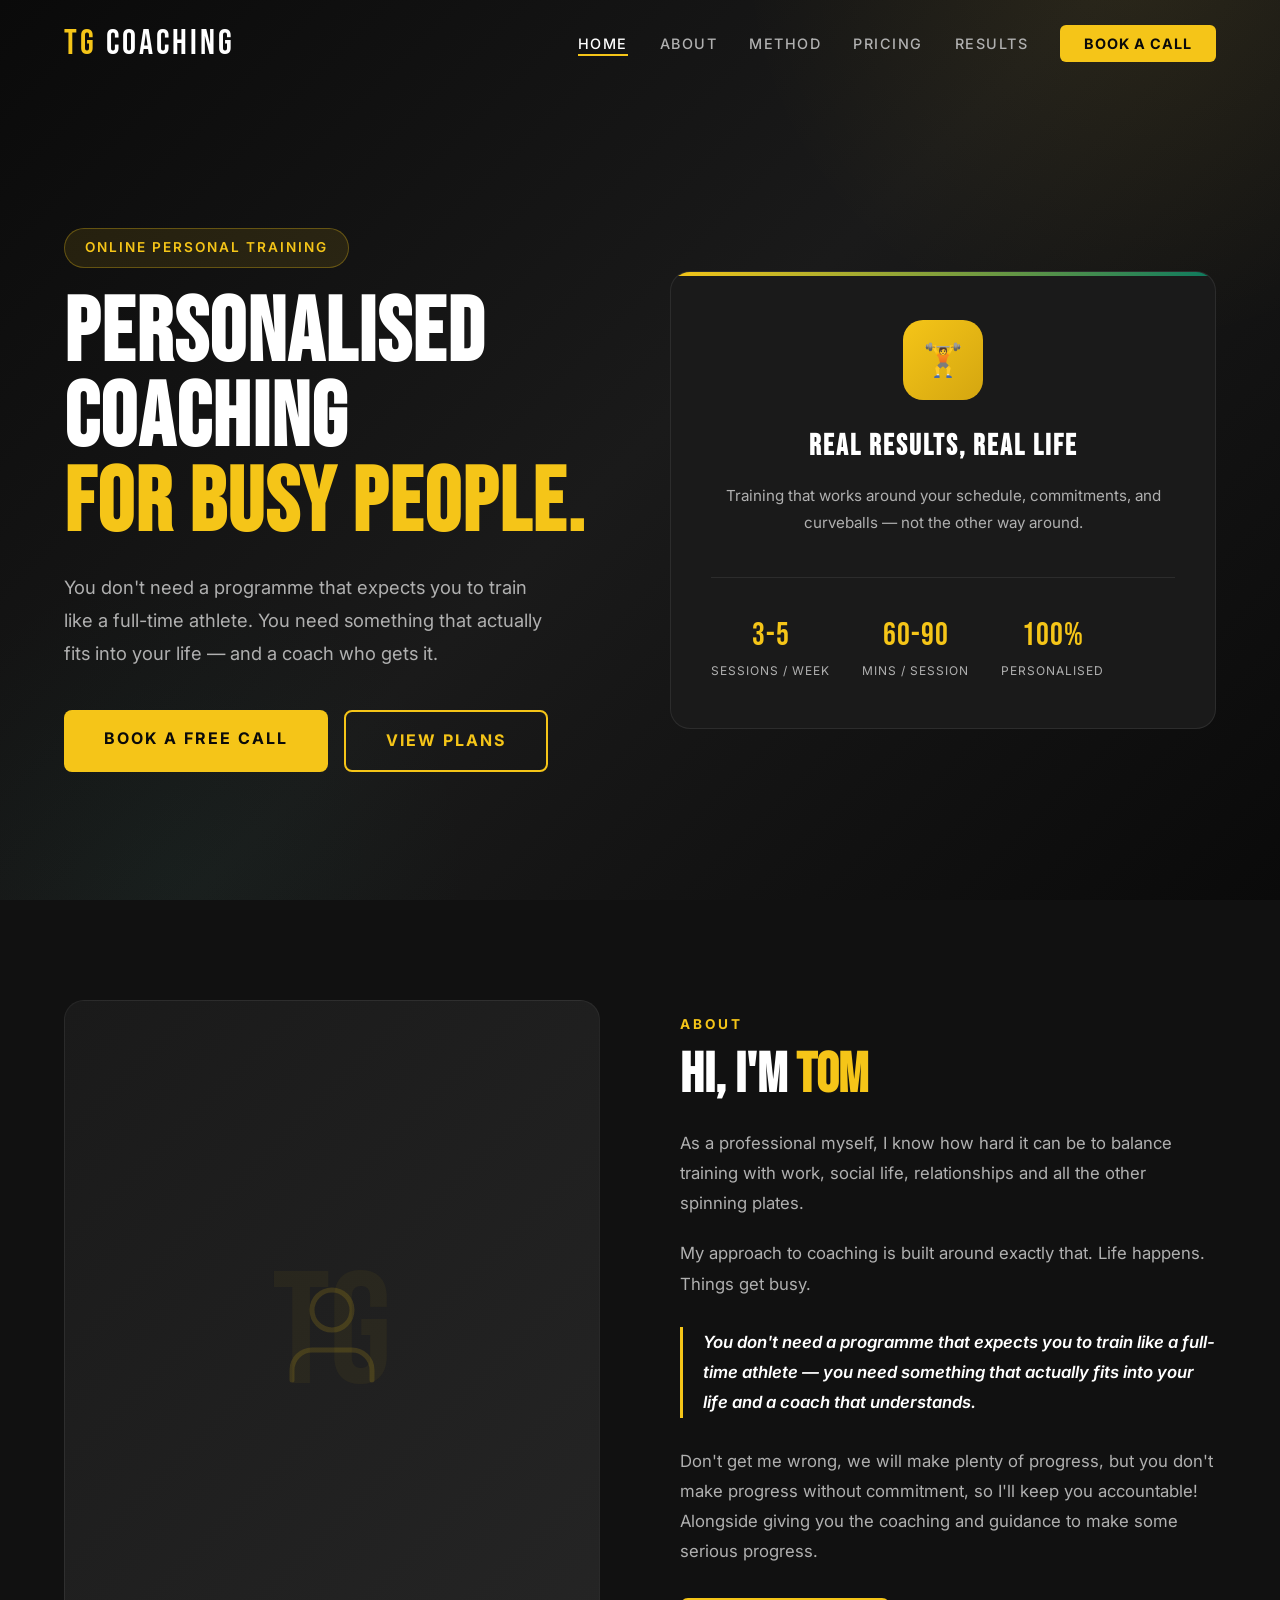
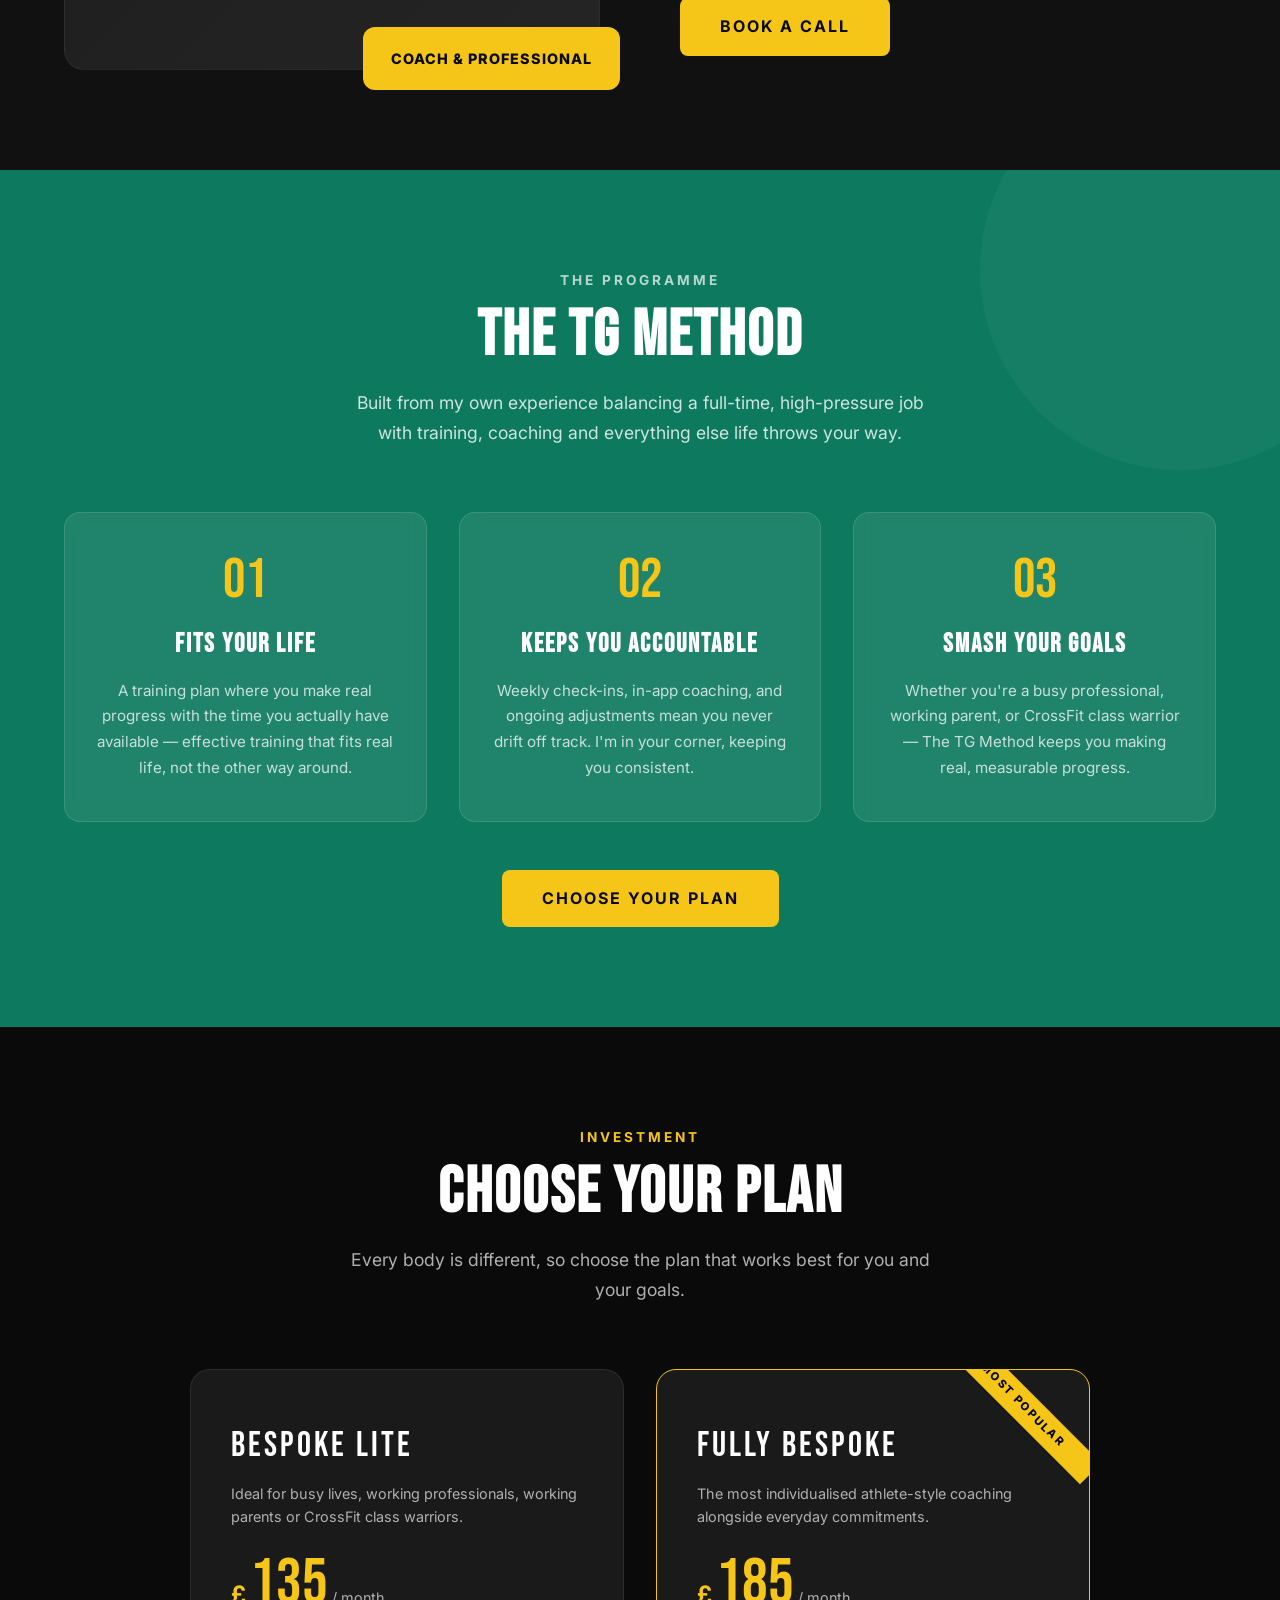
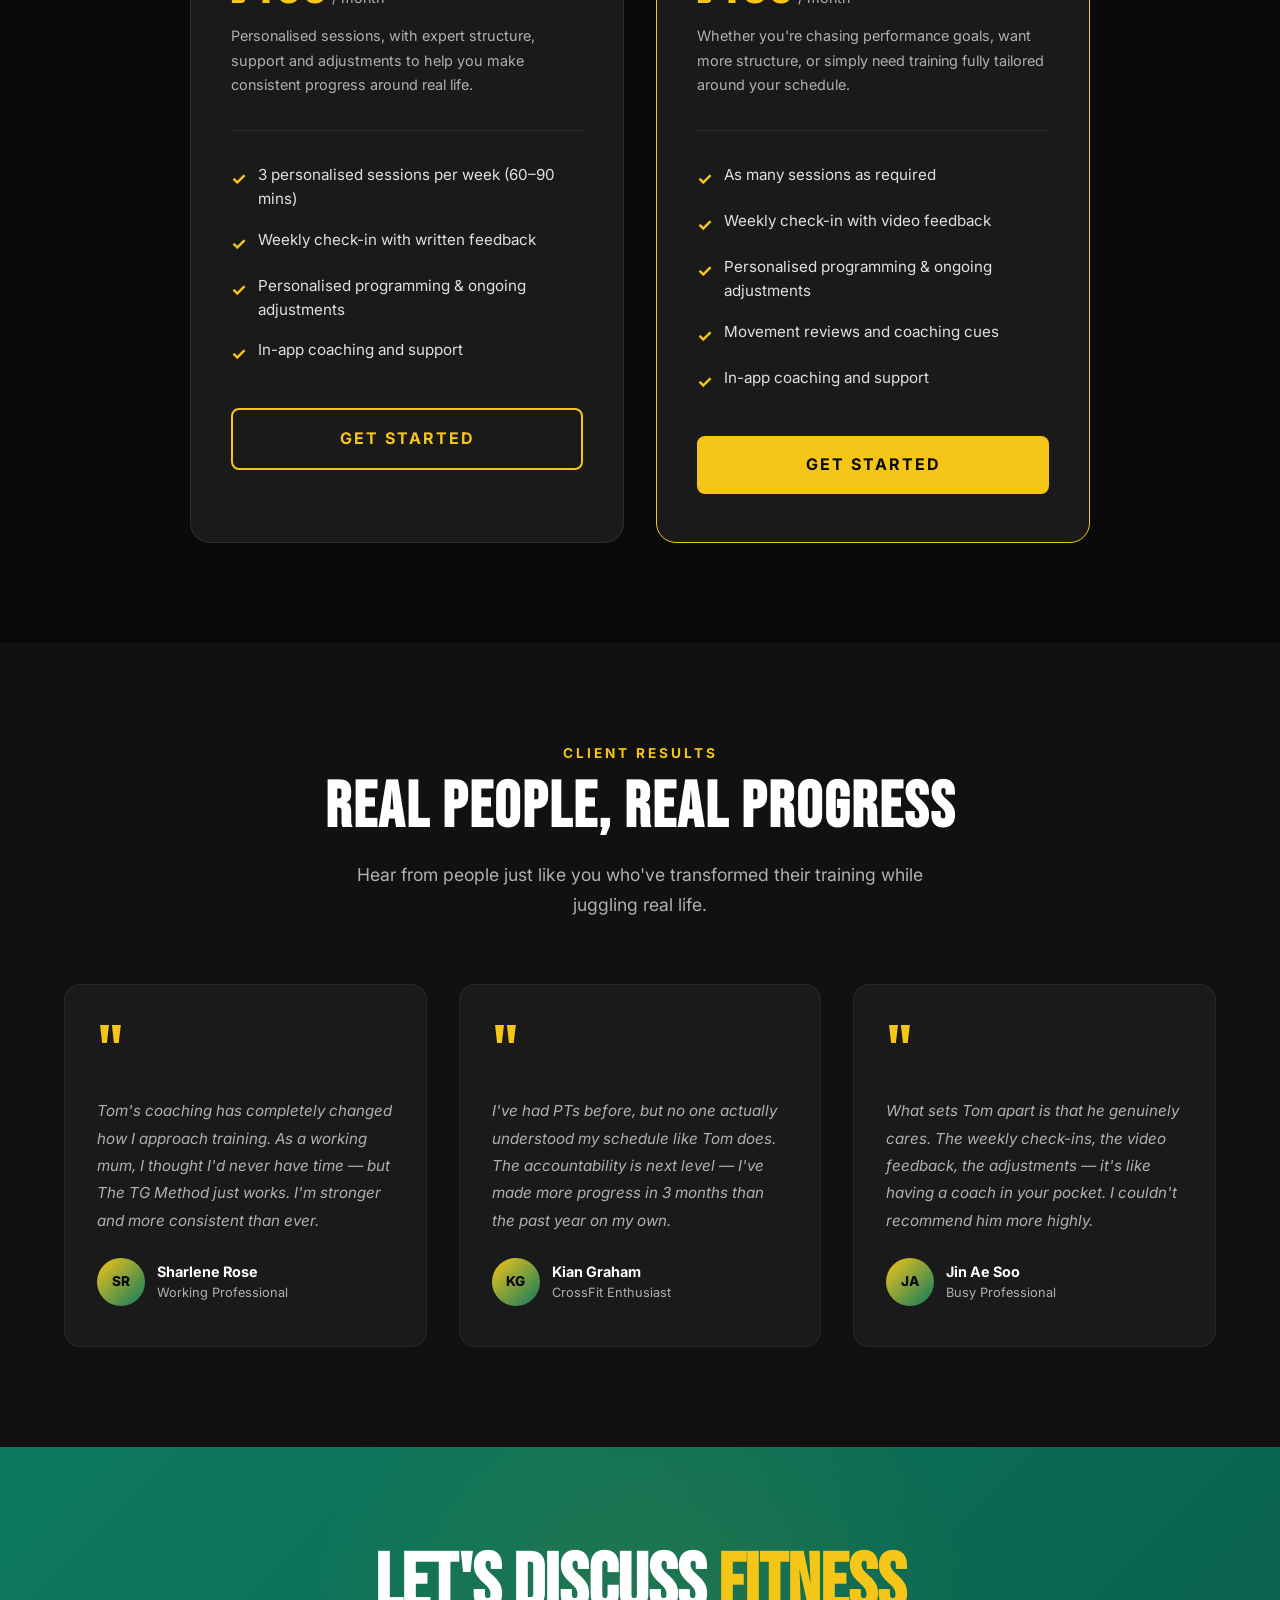
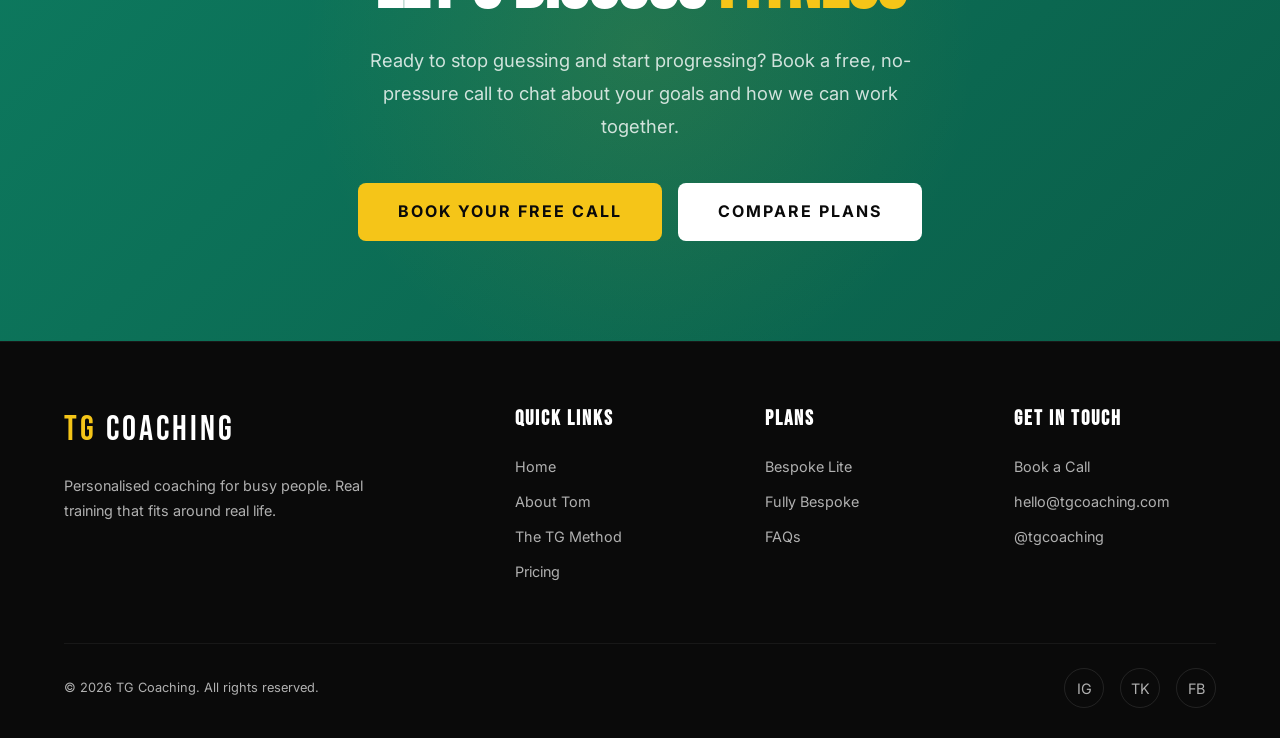
==== index.html @ 7793b57e "Add files via upload" ====
<!DOCTYPE html>
<html lang="en">
<head>
  <meta charset="UTF-8">
  <meta name="viewport" content="width=device-width, initial-scale=1.0">
  <title>TG Coaching | Personalised Coaching for Busy People</title>
  <meta name="description" content="Personalised coaching that fits around your real life. Training plans for busy professionals by Tom — The TG Method.">
  <link rel="stylesheet" href="css/style.css">
  <link rel="icon" href="data:image/svg+xml,<svg xmlns='http://www.w3.org/2000/svg' viewBox='0 0 100 100'><text y='.9em' font-size='90'>💪</text></svg>">
</head>
<body>

  <!-- NAVIGATION -->
  <nav class="nav" id="nav">
    <div class="container">
      <a href="index.html" class="nav-logo">TG <span>COACHING</span></a>
      <ul class="nav-links" id="navLinks">
        <li><a href="index.html" class="active">Home</a></li>
        <li><a href="#about">About</a></li>
        <li><a href="#method">Method</a></li>
        <li><a href="pricing.html">Pricing</a></li>
        <li><a href="#testimonials">Results</a></li>
        <li><a href="contact.html" class="nav-cta">Book a Call</a></li>
      </ul>
      <div class="hamburger" id="hamburger" onclick="toggleMenu()">
        <span></span><span></span><span></span>
      </div>
    </div>
  </nav>

  <!-- HERO -->
  <section class="hero">
    <div class="container">
      <div class="hero-content">
        <div class="hero-badge">Online Personal Training</div>
        <h1>
          PERSONALISED COACHING
          <span class="highlight">FOR BUSY PEOPLE.</span>
        </h1>
        <p>You don't need a programme that expects you to train like a full-time athlete. You need something that actually fits into your life — and a coach who gets it.</p>
        <div class="hero-buttons">
          <a href="contact.html" class="btn btn-gold">Book a Free Call</a>
          <a href="pricing.html" class="btn btn-outline">View Plans</a>
        </div>
      </div>
      <div class="hero-visual">
        <div class="hero-card">
          <div class="icon">🏋️</div>
          <h3>REAL RESULTS, REAL LIFE</h3>
          <p>Training that works around your schedule, commitments, and curveballs — not the other way around.</p>
          <div class="hero-stats">
            <div class="hero-stat">
              <div class="number">3-5</div>
              <div class="label">Sessions / Week</div>
            </div>
            <div class="hero-stat">
              <div class="number">60-90</div>
              <div class="label">Mins / Session</div>
            </div>
            <div class="hero-stat">
              <div class="number">100%</div>
              <div class="label">Personalised</div>
            </div>
          </div>
        </div>
      </div>
    </div>
  </section>

  <!-- ABOUT -->
  <section class="about" id="about">
    <div class="container">
      <div class="about-grid">
        <div class="about-image">
          <div class="image-placeholder">
            <svg width="120" height="120" viewBox="0 0 24 24" fill="none" stroke="rgba(245,197,24,0.15)" stroke-width="1" stroke-linecap="round" stroke-linejoin="round"><path d="M20 21v-2a4 4 0 0 0-4-4H8a4 4 0 0 0-4 4v2"/><circle cx="12" cy="7" r="4"/></svg>
          </div>
          <div class="accent-box">Coach & Professional</div>
        </div>
        <div class="about-content">
          <div class="section-label">About</div>
          <h2>HI, I'M <span>TOM</span></h2>
          <p>As a professional myself, I know how hard it can be to balance training with work, social life, relationships and all the other spinning plates.</p>
          <p>My approach to coaching is built around exactly that. Life happens. Things get busy.</p>
          <p class="emphasis">You don't need a programme that expects you to train like a full-time athlete — you need something that actually fits into your life and a coach that understands.</p>
          <p>Don't get me wrong, we will make plenty of progress, but you don't make progress without commitment, so I'll keep you accountable! Alongside giving you the coaching and guidance to make some serious progress.</p>
          <div style="margin-top: 32px;">
            <a href="contact.html" class="btn btn-gold">Book a Call</a>
          </div>
        </div>
      </div>
    </div>
  </section>

  <!-- THE TG METHOD -->
  <section class="method" id="method">
    <div class="container">
      <div class="section-header">
        <div class="section-label">The Programme</div>
        <h2 class="section-title">THE TG METHOD</h2>
        <p class="section-subtitle">Built from my own experience balancing a full-time, high-pressure job with training, coaching and everything else life throws your way.</p>
      </div>
      <div class="method-steps">
        <div class="method-step fade-in">
          <div class="step-number">01</div>
          <h3>FITS YOUR LIFE</h3>
          <p>A training plan where you make real progress with the time you actually have available — effective training that fits real life, not the other way around.</p>
        </div>
        <div class="method-step fade-in">
          <div class="step-number">02</div>
          <h3>KEEPS YOU ACCOUNTABLE</h3>
          <p>Weekly check-ins, in-app coaching, and ongoing adjustments mean you never drift off track. I'm in your corner, keeping you consistent.</p>
        </div>
        <div class="method-step fade-in">
          <div class="step-number">03</div>
          <h3>SMASH YOUR GOALS</h3>
          <p>Whether you're a busy professional, working parent, or CrossFit class warrior — The TG Method keeps you making real, measurable progress.</p>
        </div>
      </div>
      <div style="text-align: center; margin-top: 48px;">
        <a href="pricing.html" class="btn btn-gold">Choose Your Plan</a>
      </div>
    </div>
  </section>

  <!-- PRICING PREVIEW -->
  <section class="pricing" id="pricing">
    <div class="container">
      <div class="section-header">
        <div class="section-label">Investment</div>
        <h2 class="section-title">CHOOSE YOUR PLAN</h2>
        <p class="section-subtitle">Every body is different, so choose the plan that works best for you and your goals.</p>
      </div>
      <div class="pricing-grid">
        <!-- BESPOKE LITE -->
        <div class="price-card fade-in">
          <div class="plan-name">BESPOKE LITE</div>
          <div class="plan-tagline">Ideal for busy lives, working professionals, working parents or CrossFit class warriors.</div>
          <div class="price">
            <span class="currency">£</span>
            <span class="amount">135</span>
            <span class="period">/ month</span>
          </div>
          <div class="plan-description">Personalised sessions, with expert structure, support and adjustments to help you make consistent progress around real life.</div>
          <ul class="features">
            <li><span class="check">✓</span> 3 personalised sessions per week (60–90 mins)</li>
            <li><span class="check">✓</span> Weekly check-in with written feedback</li>
            <li><span class="check">✓</span> Personalised programming &amp; ongoing adjustments</li>
            <li><span class="check">✓</span> In-app coaching and support</li>
          </ul>
          <a href="contact.html" class="btn btn-outline">Get Started</a>
        </div>
        <!-- FULLY BESPOKE -->
        <div class="price-card featured fade-in">
          <div class="plan-name">FULLY BESPOKE</div>
          <div class="plan-tagline">The most individualised athlete-style coaching alongside everyday commitments.</div>
          <div class="price">
            <span class="currency">£</span>
            <span class="amount">185</span>
            <span class="period">/ month</span>
          </div>
          <div class="plan-description">Whether you're chasing performance goals, want more structure, or simply need training fully tailored around your schedule.</div>
          <ul class="features">
            <li><span class="check">✓</span> As many sessions as required</li>
            <li><span class="check">✓</span> Weekly check-in with video feedback</li>
            <li><span class="check">✓</span> Personalised programming &amp; ongoing adjustments</li>
            <li><span class="check">✓</span> Movement reviews and coaching cues</li>
            <li><span class="check">✓</span> In-app coaching and support</li>
          </ul>
          <a href="contact.html" class="btn btn-gold">Get Started</a>
        </div>
      </div>
    </div>
  </section>

  <!-- TESTIMONIALS -->
  <section class="testimonials" id="testimonials">
    <div class="container">
      <div class="section-header">
        <div class="section-label">Client Results</div>
        <h2 class="section-title">REAL PEOPLE, REAL PROGRESS</h2>
        <p class="section-subtitle">Hear from people just like you who've transformed their training while juggling real life.</p>
      </div>
      <div class="testimonials-grid">
        <div class="testimonial-card fade-in">
          <div class="quote-mark">"</div>
          <p>Tom's coaching has completely changed how I approach training. As a working mum, I thought I'd never have time — but The TG Method just works. I'm stronger and more consistent than ever.</p>
          <div class="testimonial-author">
            <div class="testimonial-avatar">SR</div>
            <div>
              <div class="name">Sharlene Rose</div>
              <div class="role">Working Professional</div>
            </div>
          </div>
        </div>
        <div class="testimonial-card fade-in">
          <div class="quote-mark">"</div>
          <p>I've had PTs before, but no one actually understood my schedule like Tom does. The accountability is next level — I've made more progress in 3 months than the past year on my own.</p>
          <div class="testimonial-author">
            <div class="testimonial-avatar">KG</div>
            <div>
              <div class="name">Kian Graham</div>
              <div class="role">CrossFit Enthusiast</div>
            </div>
          </div>
        </div>
        <div class="testimonial-card fade-in">
          <div class="quote-mark">"</div>
          <p>What sets Tom apart is that he genuinely cares. The weekly check-ins, the video feedback, the adjustments — it's like having a coach in your pocket. I couldn't recommend him more highly.</p>
          <div class="testimonial-author">
            <div class="testimonial-avatar">JA</div>
            <div>
              <div class="name">Jin Ae Soo</div>
              <div class="role">Busy Professional</div>
            </div>
          </div>
        </div>
      </div>
    </div>
  </section>

  <!-- CTA -->
  <section class="cta-section">
    <div class="container">
      <h2>LET'S DISCUSS <span>FITNESS</span></h2>
      <p>Ready to stop guessing and start progressing? Book a free, no-pressure call to chat about your goals and how we can work together.</p>
      <div class="cta-buttons">
        <a href="contact.html" class="btn btn-gold">Book Your Free Call</a>
        <a href="pricing.html" class="btn btn-white">Compare Plans</a>
      </div>
    </div>
  </section>

  <!-- FOOTER -->
  <footer class="footer">
    <div class="container">
      <div class="footer-grid">
        <div class="footer-brand">
          <a href="index.html" class="nav-logo">TG <span>COACHING</span></a>
          <p>Personalised coaching for busy people. Real training that fits around real life.</p>
        </div>
        <div class="footer-col">
          <h4>QUICK LINKS</h4>
          <a href="index.html">Home</a>
          <a href="#about">About Tom</a>
          <a href="#method">The TG Method</a>
          <a href="pricing.html">Pricing</a>
        </div>
        <div class="footer-col">
          <h4>PLANS</h4>
          <a href="pricing.html">Bespoke Lite</a>
          <a href="pricing.html">Fully Bespoke</a>
          <a href="pricing.html#faq">FAQs</a>
        </div>
        <div class="footer-col">
          <h4>GET IN TOUCH</h4>
          <a href="contact.html">Book a Call</a>
          <a href="mailto:hello@tgcoaching.com">hello@tgcoaching.com</a>
          <a href="#">@tgcoaching</a>
        </div>
      </div>
      <div class="footer-bottom">
        <p>&copy; 2026 TG Coaching. All rights reserved.</p>
        <div class="social-links">
          <a href="#" aria-label="Instagram">IG</a>
          <a href="#" aria-label="TikTok">TK</a>
          <a href="#" aria-label="Facebook">FB</a>
        </div>
      </div>
    </div>
  </footer>

  <script>
    // Navbar scroll effect
    window.addEventListener('scroll', () => {
      document.getElementById('nav').classList.toggle('scrolled', window.scrollY > 50);
    });

    // Mobile menu toggle
    function toggleMenu() {
      document.getElementById('navLinks').classList.toggle('active');
    }

    // Close mobile menu on link click
    document.querySelectorAll('.nav-links a').forEach(link => {
      link.addEventListener('click', () => {
        document.getElementById('navLinks').classList.remove('active');
      });
    });

    // Fade-in on scroll
    const observer = new IntersectionObserver((entries) => {
      entries.forEach(entry => {
        if (entry.isIntersecting) {
          entry.target.classList.add('visible');
        }
      });
    }, { threshold: 0.1 });

    document.querySelectorAll('.fade-in').forEach(el => observer.observe(el));
  </script>

</body>
</html>
---- css/style.css ----
/* ===== TG COACHING - GLOBAL STYLES ===== */
@import url('https://fonts.googleapis.com/css2?family=Inter:wght@400;500;600;700;800;900&family=Bebas+Neue&display=swap');

:root {
  --black: #0a0a0a;
  --dark: #111111;
  --dark-card: #1a1a1a;
  --gold: #F5C518;
  --gold-hover: #e6b800;
  --teal: #0d7a5f;
  --teal-dark: #0a5e49;
  --white: #ffffff;
  --gray: #b0b0b0;
  --light-gray: #e0e0e0;
  --font-heading: 'Bebas Neue', sans-serif;
  --font-body: 'Inter', sans-serif;
}

* { margin: 0; padding: 0; box-sizing: border-box; }

html {
  scroll-behavior: smooth;
  font-size: 16px;
}

body {
  font-family: var(--font-body);
  background: var(--black);
  color: var(--white);
  line-height: 1.6;
  overflow-x: hidden;
}

a { text-decoration: none; color: inherit; }
ul { list-style: none; }
img { max-width: 100%; display: block; }

.container {
  max-width: 1200px;
  margin: 0 auto;
  padding: 0 24px;
}

/* ===== NAVIGATION ===== */
.nav {
  position: fixed;
  top: 0;
  left: 0;
  right: 0;
  z-index: 1000;
  padding: 16px 0;
  transition: background 0.3s, backdrop-filter 0.3s;
}

.nav.scrolled {
  background: rgba(10,10,10,0.95);
  backdrop-filter: blur(12px);
  box-shadow: 0 2px 20px rgba(0,0,0,0.5);
}

.nav .container {
  display: flex;
  align-items: center;
  justify-content: space-between;
}

.nav-logo {
  font-family: var(--font-heading);
  font-size: 2.2rem;
  letter-spacing: 3px;
  color: var(--gold);
}

.nav-logo span {
  color: var(--white);
}

.nav-links {
  display: flex;
  gap: 32px;
  align-items: center;
}

.nav-links a {
  font-size: 0.9rem;
  font-weight: 500;
  text-transform: uppercase;
  letter-spacing: 1.5px;
  color: var(--gray);
  transition: color 0.3s;
  position: relative;
}

.nav-links a:hover,
.nav-links a.active {
  color: var(--white);
}

.nav-links a::after {
  content: '';
  position: absolute;
  bottom: -4px;
  left: 0;
  width: 0;
  height: 2px;
  background: var(--gold);
  transition: width 0.3s;
}

.nav-links a:hover::after,
.nav-links a.active::after {
  width: 100%;
}

.nav-cta {
  background: var(--gold) !important;
  color: var(--black) !important;
  padding: 10px 24px !important;
  border-radius: 6px;
  font-weight: 700 !important;
  letter-spacing: 1px !important;
  transition: background 0.3s, transform 0.3s !important;
}

.nav-cta:hover {
  background: var(--gold-hover) !important;
  transform: translateY(-2px);
}

.nav-cta::after { display: none !important; }

/* Mobile menu */
.hamburger {
  display: none;
  flex-direction: column;
  gap: 5px;
  cursor: pointer;
  z-index: 1001;
}

.hamburger span {
  width: 28px;
  height: 3px;
  background: var(--white);
  border-radius: 2px;
  transition: 0.3s;
}

/* ===== BUTTONS ===== */
.btn {
  display: inline-block;
  padding: 16px 40px;
  font-family: var(--font-body);
  font-size: 1rem;
  font-weight: 700;
  text-transform: uppercase;
  letter-spacing: 2px;
  border: none;
  border-radius: 8px;
  cursor: pointer;
  transition: all 0.3s;
  text-align: center;
}

.btn-gold {
  background: var(--gold);
  color: var(--black);
}

.btn-gold:hover {
  background: var(--gold-hover);
  transform: translateY(-3px);
  box-shadow: 0 8px 30px rgba(245,197,24,0.3);
}

.btn-outline {
  background: transparent;
  color: var(--gold);
  border: 2px solid var(--gold);
}

.btn-outline:hover {
  background: var(--gold);
  color: var(--black);
  transform: translateY(-3px);
}

.btn-teal {
  background: var(--teal);
  color: var(--white);
}

.btn-teal:hover {
  background: var(--teal-dark);
  transform: translateY(-3px);
  box-shadow: 0 8px 30px rgba(13,122,95,0.3);
}

.btn-white {
  background: var(--white);
  color: var(--black);
}

.btn-white:hover {
  background: var(--light-gray);
  transform: translateY(-3px);
}

/* ===== HERO SECTION ===== */
.hero {
  position: relative;
  min-height: 100vh;
  display: flex;
  align-items: center;
  overflow: hidden;
  background: linear-gradient(135deg, var(--black) 0%, #1a1a1a 50%, var(--black) 100%);
}

.hero::before {
  content: '';
  position: absolute;
  top: -50%;
  right: -20%;
  width: 800px;
  height: 800px;
  background: radial-gradient(circle, rgba(245,197,24,0.08) 0%, transparent 70%);
  border-radius: 50%;
}

.hero::after {
  content: '';
  position: absolute;
  bottom: -30%;
  left: -10%;
  width: 600px;
  height: 600px;
  background: radial-gradient(circle, rgba(13,122,95,0.06) 0%, transparent 70%);
  border-radius: 50%;
}

.hero .container {
  position: relative;
  z-index: 2;
  display: grid;
  grid-template-columns: 1fr 1fr;
  gap: 60px;
  align-items: center;
  padding-top: 100px;
}

.hero-content {
  animation: fadeInUp 1s ease;
}

.hero-badge {
  display: inline-block;
  padding: 8px 20px;
  background: rgba(245,197,24,0.1);
  border: 1px solid rgba(245,197,24,0.3);
  border-radius: 50px;
  font-size: 0.85rem;
  font-weight: 600;
  color: var(--gold);
  text-transform: uppercase;
  letter-spacing: 2px;
  margin-bottom: 24px;
}

.hero h1 {
  font-family: var(--font-heading);
  font-size: clamp(3.5rem, 7vw, 6rem);
  line-height: 0.95;
  letter-spacing: 2px;
  margin-bottom: 24px;
}

.hero h1 .highlight {
  color: var(--gold);
  display: block;
}

.hero p {
  font-size: 1.15rem;
  color: var(--gray);
  max-width: 480px;
  margin-bottom: 40px;
  line-height: 1.8;
}

.hero-buttons {
  display: flex;
  gap: 16px;
  flex-wrap: wrap;
}

.hero-visual {
  position: relative;
  display: flex;
  justify-content: center;
  align-items: center;
  animation: fadeInRight 1s ease 0.3s both;
}

.hero-card {
  background: var(--dark-card);
  border: 1px solid rgba(255,255,255,0.08);
  border-radius: 20px;
  padding: 48px 40px;
  text-align: center;
  position: relative;
  overflow: hidden;
}

.hero-card::before {
  content: '';
  position: absolute;
  top: 0;
  left: 0;
  right: 0;
  height: 4px;
  background: linear-gradient(90deg, var(--gold), var(--teal));
}

.hero-card .icon {
  width: 80px;
  height: 80px;
  background: linear-gradient(135deg, var(--gold), #d4a610);
  border-radius: 20px;
  display: flex;
  align-items: center;
  justify-content: center;
  margin: 0 auto 24px;
  font-size: 2rem;
}

.hero-card h3 {
  font-family: var(--font-heading);
  font-size: 1.8rem;
  letter-spacing: 2px;
  margin-bottom: 12px;
}

.hero-card p {
  color: var(--gray);
  font-size: 0.95rem;
}

.hero-stats {
  display: flex;
  gap: 32px;
  margin-top: 32px;
  padding-top: 32px;
  border-top: 1px solid rgba(255,255,255,0.08);
}

.hero-stat {
  text-align: center;
}

.hero-stat .number {
  font-family: var(--font-heading);
  font-size: 2rem;
  color: var(--gold);
  letter-spacing: 1px;
}

.hero-stat .label {
  font-size: 0.75rem;
  color: var(--gray);
  text-transform: uppercase;
  letter-spacing: 1px;
}

/* ===== SECTION STYLES ===== */
section {
  padding: 100px 0;
}

.section-label {
  font-size: 0.85rem;
  font-weight: 700;
  text-transform: uppercase;
  letter-spacing: 3px;
  color: var(--gold);
  margin-bottom: 12px;
}

.section-title {
  font-family: var(--font-heading);
  font-size: clamp(2.5rem, 5vw, 4rem);
  letter-spacing: 2px;
  margin-bottom: 20px;
  line-height: 1;
}

.section-subtitle {
  font-size: 1.1rem;
  color: var(--gray);
  max-width: 600px;
  line-height: 1.7;
}

.section-header {
  text-align: center;
  margin-bottom: 64px;
}

.section-header .section-subtitle {
  margin: 0 auto;
}

/* ===== ABOUT SECTION ===== */
.about {
  background: var(--dark);
}

.about-grid {
  display: grid;
  grid-template-columns: 1fr 1fr;
  gap: 80px;
  align-items: center;
}

.about-image {
  position: relative;
}

.about-image .image-placeholder {
  width: 100%;
  aspect-ratio: 4/5;
  background: linear-gradient(135deg, var(--dark-card), #252525);
  border-radius: 20px;
  display: flex;
  align-items: center;
  justify-content: center;
  font-size: 8rem;
  border: 1px solid rgba(255,255,255,0.05);
  overflow: hidden;
  position: relative;
}

.about-image .image-placeholder::after {
  content: 'TG';
  font-family: var(--font-heading);
  font-size: 10rem;
  color: rgba(245,197,24,0.05);
  position: absolute;
}

.about-image .accent-box {
  position: absolute;
  bottom: -20px;
  right: -20px;
  background: var(--gold);
  color: var(--black);
  padding: 20px 28px;
  border-radius: 12px;
  font-weight: 800;
  font-size: 0.9rem;
  text-transform: uppercase;
  letter-spacing: 1px;
}

.about-content h2 {
  font-family: var(--font-heading);
  font-size: 3.5rem;
  line-height: 1;
  margin-bottom: 24px;
}

.about-content h2 span {
  color: var(--gold);
}

.about-content p {
  color: var(--gray);
  font-size: 1.05rem;
  line-height: 1.8;
  margin-bottom: 20px;
}

.about-content .emphasis {
  color: var(--white);
  font-weight: 600;
  font-style: italic;
  border-left: 3px solid var(--gold);
  padding-left: 20px;
  margin: 28px 0;
}

/* ===== METHOD SECTION ===== */
.method {
  background: var(--teal);
  position: relative;
  overflow: hidden;
}

.method::before {
  content: '';
  position: absolute;
  top: -100px;
  right: -100px;
  width: 400px;
  height: 400px;
  background: rgba(255,255,255,0.03);
  border-radius: 50%;
}

.method .section-label {
  color: rgba(255,255,255,0.7);
}

.method .section-title {
  color: var(--white);
}

.method .section-subtitle {
  color: rgba(255,255,255,0.8);
}

.method-steps {
  display: grid;
  grid-template-columns: repeat(3, 1fr);
  gap: 32px;
  margin-top: 48px;
}

.method-step {
  background: rgba(255,255,255,0.08);
  backdrop-filter: blur(10px);
  border: 1px solid rgba(255,255,255,0.12);
  border-radius: 16px;
  padding: 40px 32px;
  text-align: center;
  transition: transform 0.3s, background 0.3s;
}

.method-step:hover {
  transform: translateY(-8px);
  background: rgba(255,255,255,0.12);
}

.method-step .step-number {
  font-family: var(--font-heading);
  font-size: 3.5rem;
  color: var(--gold);
  line-height: 1;
  margin-bottom: 16px;
}

.method-step h3 {
  font-family: var(--font-heading);
  font-size: 1.6rem;
  letter-spacing: 2px;
  margin-bottom: 12px;
}

.method-step p {
  color: rgba(255,255,255,0.75);
  font-size: 0.95rem;
  line-height: 1.7;
}

/* ===== PRICING SECTION ===== */
.pricing {
  background: var(--black);
}

.pricing-grid {
  display: grid;
  grid-template-columns: repeat(2, 1fr);
  gap: 32px;
  max-width: 900px;
  margin: 0 auto;
}

.price-card {
  background: var(--dark-card);
  border: 1px solid rgba(255,255,255,0.08);
  border-radius: 20px;
  padding: 48px 40px;
  position: relative;
  overflow: hidden;
  transition: transform 0.3s, border-color 0.3s;
}

.price-card:hover {
  transform: translateY(-8px);
  border-color: rgba(245,197,24,0.3);
}

.price-card.featured {
  border-color: var(--gold);
}

.price-card.featured::before {
  content: 'MOST POPULAR';
  position: absolute;
  top: 20px;
  right: -30px;
  background: var(--gold);
  color: var(--black);
  padding: 6px 40px;
  font-size: 0.7rem;
  font-weight: 800;
  letter-spacing: 2px;
  transform: rotate(45deg);
}

.price-card .plan-name {
  font-family: var(--font-heading);
  font-size: 2.2rem;
  letter-spacing: 3px;
  margin-bottom: 8px;
}

.price-card .plan-tagline {
  color: var(--gray);
  font-size: 0.9rem;
  margin-bottom: 24px;
  line-height: 1.6;
}

.price-card .price {
  display: flex;
  align-items: baseline;
  gap: 4px;
  margin-bottom: 8px;
}

.price-card .price .currency {
  font-size: 1.5rem;
  color: var(--gold);
  font-weight: 700;
}

.price-card .price .amount {
  font-family: var(--font-heading);
  font-size: 4rem;
  color: var(--gold);
  line-height: 1;
}

.price-card .price .period {
  font-size: 0.9rem;
  color: var(--gray);
}

.price-card .plan-description {
  color: var(--gray);
  font-size: 0.9rem;
  margin-bottom: 32px;
  padding-bottom: 32px;
  border-bottom: 1px solid rgba(255,255,255,0.08);
  line-height: 1.7;
}

.price-card .features {
  margin-bottom: 40px;
}

.price-card .features li {
  display: flex;
  align-items: flex-start;
  gap: 12px;
  margin-bottom: 16px;
  font-size: 0.95rem;
  color: var(--light-gray);
}

.price-card .features li .check {
  color: var(--gold);
  font-weight: 700;
  font-size: 1.1rem;
  flex-shrink: 0;
  margin-top: 2px;
}

.price-card .btn {
  width: 100%;
}

/* ===== TESTIMONIALS ===== */
.testimonials {
  background: var(--dark);
}

.testimonials-grid {
  display: grid;
  grid-template-columns: repeat(3, 1fr);
  gap: 32px;
}

.testimonial-card {
  background: var(--dark-card);
  border: 1px solid rgba(255,255,255,0.06);
  border-radius: 16px;
  padding: 40px 32px;
  position: relative;
  transition: transform 0.3s;
}

.testimonial-card:hover {
  transform: translateY(-4px);
}

.testimonial-card .quote-mark {
  font-family: var(--font-heading);
  font-size: 5rem;
  color: var(--gold);
  line-height: 0.8;
  margin-bottom: 8px;
}

.testimonial-card p {
  color: var(--gray);
  font-size: 0.95rem;
  line-height: 1.8;
  font-style: italic;
  margin-bottom: 24px;
}

.testimonial-author {
  display: flex;
  align-items: center;
  gap: 12px;
}

.testimonial-avatar {
  width: 48px;
  height: 48px;
  border-radius: 50%;
  background: linear-gradient(135deg, var(--gold), var(--teal));
  display: flex;
  align-items: center;
  justify-content: center;
  font-weight: 800;
  font-size: 0.85rem;
  color: var(--black);
}

.testimonial-author .name {
  font-weight: 700;
  font-size: 0.9rem;
}

.testimonial-author .role {
  color: var(--gray);
  font-size: 0.8rem;
}

/* ===== CTA SECTION ===== */
.cta-section {
  background: linear-gradient(135deg, var(--teal) 0%, var(--teal-dark) 100%);
  text-align: center;
  position: relative;
  overflow: hidden;
}

.cta-section::before {
  content: '';
  position: absolute;
  top: -200px;
  left: 50%;
  transform: translateX(-50%);
  width: 800px;
  height: 800px;
  background: radial-gradient(circle, rgba(245,197,24,0.1) 0%, transparent 60%);
  border-radius: 50%;
}

.cta-section .container {
  position: relative;
  z-index: 2;
}

.cta-section h2 {
  font-family: var(--font-heading);
  font-size: clamp(3rem, 6vw, 5rem);
  margin-bottom: 20px;
  line-height: 1;
}

.cta-section h2 span {
  color: var(--gold);
}

.cta-section p {
  font-size: 1.15rem;
  color: rgba(255,255,255,0.8);
  max-width: 550px;
  margin: 0 auto 40px;
  line-height: 1.8;
}

.cta-buttons {
  display: flex;
  gap: 16px;
  justify-content: center;
  flex-wrap: wrap;
}

/* ===== FOOTER ===== */
.footer {
  background: var(--black);
  border-top: 1px solid rgba(255,255,255,0.06);
  padding: 60px 0 30px;
}

.footer-grid {
  display: grid;
  grid-template-columns: 2fr 1fr 1fr 1fr;
  gap: 48px;
  margin-bottom: 48px;
}

.footer-brand .nav-logo {
  margin-bottom: 16px;
  display: inline-block;
}

.footer-brand p {
  color: var(--gray);
  font-size: 0.9rem;
  line-height: 1.7;
  max-width: 300px;
}

.footer-col h4 {
  font-family: var(--font-heading);
  font-size: 1.3rem;
  letter-spacing: 2px;
  margin-bottom: 20px;
  color: var(--white);
}

.footer-col a {
  display: block;
  color: var(--gray);
  font-size: 0.9rem;
  margin-bottom: 12px;
  transition: color 0.3s;
}

.footer-col a:hover {
  color: var(--gold);
}

.footer-bottom {
  border-top: 1px solid rgba(255,255,255,0.06);
  padding-top: 24px;
  display: flex;
  justify-content: space-between;
  align-items: center;
  color: var(--gray);
  font-size: 0.8rem;
}

.social-links {
  display: flex;
  gap: 16px;
}

.social-links a {
  width: 40px;
  height: 40px;
  border: 1px solid rgba(255,255,255,0.1);
  border-radius: 50%;
  display: flex;
  align-items: center;
  justify-content: center;
  color: var(--gray);
  transition: all 0.3s;
  font-size: 0.9rem;
}

.social-links a:hover {
  background: var(--gold);
  border-color: var(--gold);
  color: var(--black);
}

/* ===== GETTING STARTED (for pricing page) ===== */
.steps-section {
  background: var(--dark);
}

.steps-timeline {
  display: flex;
  gap: 0;
  position: relative;
  max-width: 900px;
  margin: 0 auto;
}

.steps-timeline::before {
  content: '';
  position: absolute;
  top: 40px;
  left: 60px;
  right: 60px;
  height: 3px;
  background: rgba(255,255,255,0.08);
}

.step-item {
  flex: 1;
  text-align: center;
  position: relative;
  padding: 0 16px;
}

.step-item .step-circle {
  width: 80px;
  height: 80px;
  border-radius: 50%;
  background: var(--gold);
  color: var(--black);
  font-family: var(--font-heading);
  font-size: 2rem;
  display: flex;
  align-items: center;
  justify-content: center;
  margin: 0 auto 20px;
  position: relative;
  z-index: 2;
}

.step-item h3 {
  font-family: var(--font-heading);
  font-size: 1.5rem;
  letter-spacing: 2px;
  margin-bottom: 8px;
}

.step-item p {
  color: var(--gray);
  font-size: 0.9rem;
  line-height: 1.6;
}

/* ===== FAQ (for pricing page) ===== */
.faq {
  background: var(--black);
}

.faq-list {
  max-width: 750px;
  margin: 0 auto;
}

.faq-item {
  border-bottom: 1px solid rgba(255,255,255,0.08);
}

.faq-question {
  display: flex;
  justify-content: space-between;
  align-items: center;
  padding: 24px 0;
  cursor: pointer;
  font-size: 1.05rem;
  font-weight: 600;
  transition: color 0.3s;
}

.faq-question:hover {
  color: var(--gold);
}

.faq-question .icon {
  font-size: 1.5rem;
  color: var(--gold);
  transition: transform 0.3s;
  font-weight: 300;
}

.faq-item.active .faq-question .icon {
  transform: rotate(45deg);
}

.faq-answer {
  max-height: 0;
  overflow: hidden;
  transition: max-height 0.4s ease, padding 0.4s ease;
}

.faq-item.active .faq-answer {
  max-height: 300px;
  padding-bottom: 24px;
}

.faq-answer p {
  color: var(--gray);
  font-size: 0.95rem;
  line-height: 1.7;
}

/* ===== CONTACT PAGE ===== */
.contact-hero {
  min-height: 60vh;
  display: flex;
  align-items: center;
  background: linear-gradient(135deg, var(--black), var(--dark));
  padding-top: 100px;
}

.contact-grid {
  display: grid;
  grid-template-columns: 1fr 1fr;
  gap: 64px;
  align-items: start;
}

.contact-form-card {
  background: var(--dark-card);
  border: 1px solid rgba(255,255,255,0.08);
  border-radius: 20px;
  padding: 48px 40px;
}

.form-group {
  margin-bottom: 24px;
}

.form-group label {
  display: block;
  font-size: 0.85rem;
  font-weight: 600;
  text-transform: uppercase;
  letter-spacing: 1px;
  color: var(--gray);
  margin-bottom: 8px;
}

.form-group input,
.form-group select,
.form-group textarea {
  width: 100%;
  padding: 14px 18px;
  background: rgba(255,255,255,0.05);
  border: 1px solid rgba(255,255,255,0.12);
  border-radius: 10px;
  color: var(--white);
  font-family: var(--font-body);
  font-size: 1rem;
  transition: border-color 0.3s;
}

.form-group input:focus,
.form-group select:focus,
.form-group textarea:focus {
  outline: none;
  border-color: var(--gold);
}

.form-group textarea {
  resize: vertical;
  min-height: 120px;
}

.form-group select option {
  background: var(--dark);
}

.contact-info {
  padding-top: 20px;
}

.contact-info h2 {
  font-family: var(--font-heading);
  font-size: 3rem;
  margin-bottom: 20px;
  line-height: 1;
}

.contact-info h2 span {
  color: var(--gold);
}

.contact-info > p {
  color: var(--gray);
  font-size: 1.05rem;
  line-height: 1.8;
  margin-bottom: 40px;
}

.contact-details {
  display: flex;
  flex-direction: column;
  gap: 20px;
  margin-bottom: 40px;
}

.contact-detail {
  display: flex;
  align-items: center;
  gap: 16px;
}

.contact-detail .detail-icon {
  width: 48px;
  height: 48px;
  background: rgba(245,197,24,0.1);
  border-radius: 12px;
  display: flex;
  align-items: center;
  justify-content: center;
  color: var(--gold);
  font-size: 1.2rem;
  flex-shrink: 0;
}

.contact-detail .detail-text .label {
  font-size: 0.8rem;
  color: var(--gray);
  text-transform: uppercase;
  letter-spacing: 1px;
}

.contact-detail .detail-text .value {
  font-weight: 600;
  font-size: 1rem;
}

/* ===== COMPARE TABLE (pricing page) ===== */
.compare-table {
  width: 100%;
  max-width: 800px;
  margin: 0 auto;
  border-collapse: separate;
  border-spacing: 0;
  background: var(--dark-card);
  border-radius: 16px;
  overflow: hidden;
  border: 1px solid rgba(255,255,255,0.08);
}

.compare-table thead th {
  background: var(--teal);
  padding: 20px 24px;
  font-family: var(--font-heading);
  font-size: 1.3rem;
  letter-spacing: 2px;
  text-align: center;
}

.compare-table thead th:first-child {
  text-align: left;
}

.compare-table tbody td {
  padding: 16px 24px;
  border-bottom: 1px solid rgba(255,255,255,0.06);
  font-size: 0.95rem;
  color: var(--gray);
  text-align: center;
}

.compare-table tbody td:first-child {
  text-align: left;
  color: var(--white);
  font-weight: 500;
}

.compare-table tbody tr:last-child td {
  border-bottom: none;
}

.compare-table .check-yes {
  color: var(--gold);
  font-size: 1.2rem;
}

.compare-table .check-no {
  color: rgba(255,255,255,0.2);
}

/* ===== PRICING PAGE HERO ===== */
.pricing-hero {
  min-height: 50vh;
  display: flex;
  align-items: center;
  text-align: center;
  background: linear-gradient(135deg, var(--black), var(--dark));
  padding-top: 100px;
}

/* ===== ANIMATIONS ===== */
@keyframes fadeInUp {
  from { opacity: 0; transform: translateY(30px); }
  to { opacity: 1; transform: translateY(0); }
}

@keyframes fadeInRight {
  from { opacity: 0; transform: translateX(30px); }
  to { opacity: 1; transform: translateX(0); }
}

.fade-in {
  opacity: 0;
  transform: translateY(20px);
  transition: opacity 0.6s ease, transform 0.6s ease;
}

.fade-in.visible {
  opacity: 1;
  transform: translateY(0);
}

/* ===== RESPONSIVE ===== */
@media (max-width: 1024px) {
  .hero .container {
    grid-template-columns: 1fr;
    text-align: center;
  }
  .hero p { margin: 0 auto 40px; }
  .hero-buttons { justify-content: center; }
  .hero-visual { display: none; }
  .about-grid { grid-template-columns: 1fr; gap: 48px; }
  .about-image { max-width: 400px; margin: 0 auto; }
  .pricing-grid { grid-template-columns: 1fr; max-width: 480px; }
  .footer-grid { grid-template-columns: 1fr 1fr; }
  .contact-grid { grid-template-columns: 1fr; }
}

@media (max-width: 768px) {
  section { padding: 72px 0; }
  .nav-links { display: none; }
  .hamburger { display: flex; }
  .nav-links.active {
    display: flex;
    flex-direction: column;
    position: fixed;
    top: 0;
    left: 0;
    right: 0;
    bottom: 0;
    background: var(--black);
    justify-content: center;
    align-items: center;
    gap: 24px;
    z-index: 999;
  }
  .nav-links.active a { font-size: 1.3rem; }
  .method-steps { grid-template-columns: 1fr; }
  .testimonials-grid { grid-template-columns: 1fr; }
  .footer-grid { grid-template-columns: 1fr; }
  .steps-timeline { flex-direction: column; gap: 32px; }
  .steps-timeline::before { display: none; }
  .hero h1 { font-size: 3rem; }
  .contact-form-card { padding: 32px 24px; }
}
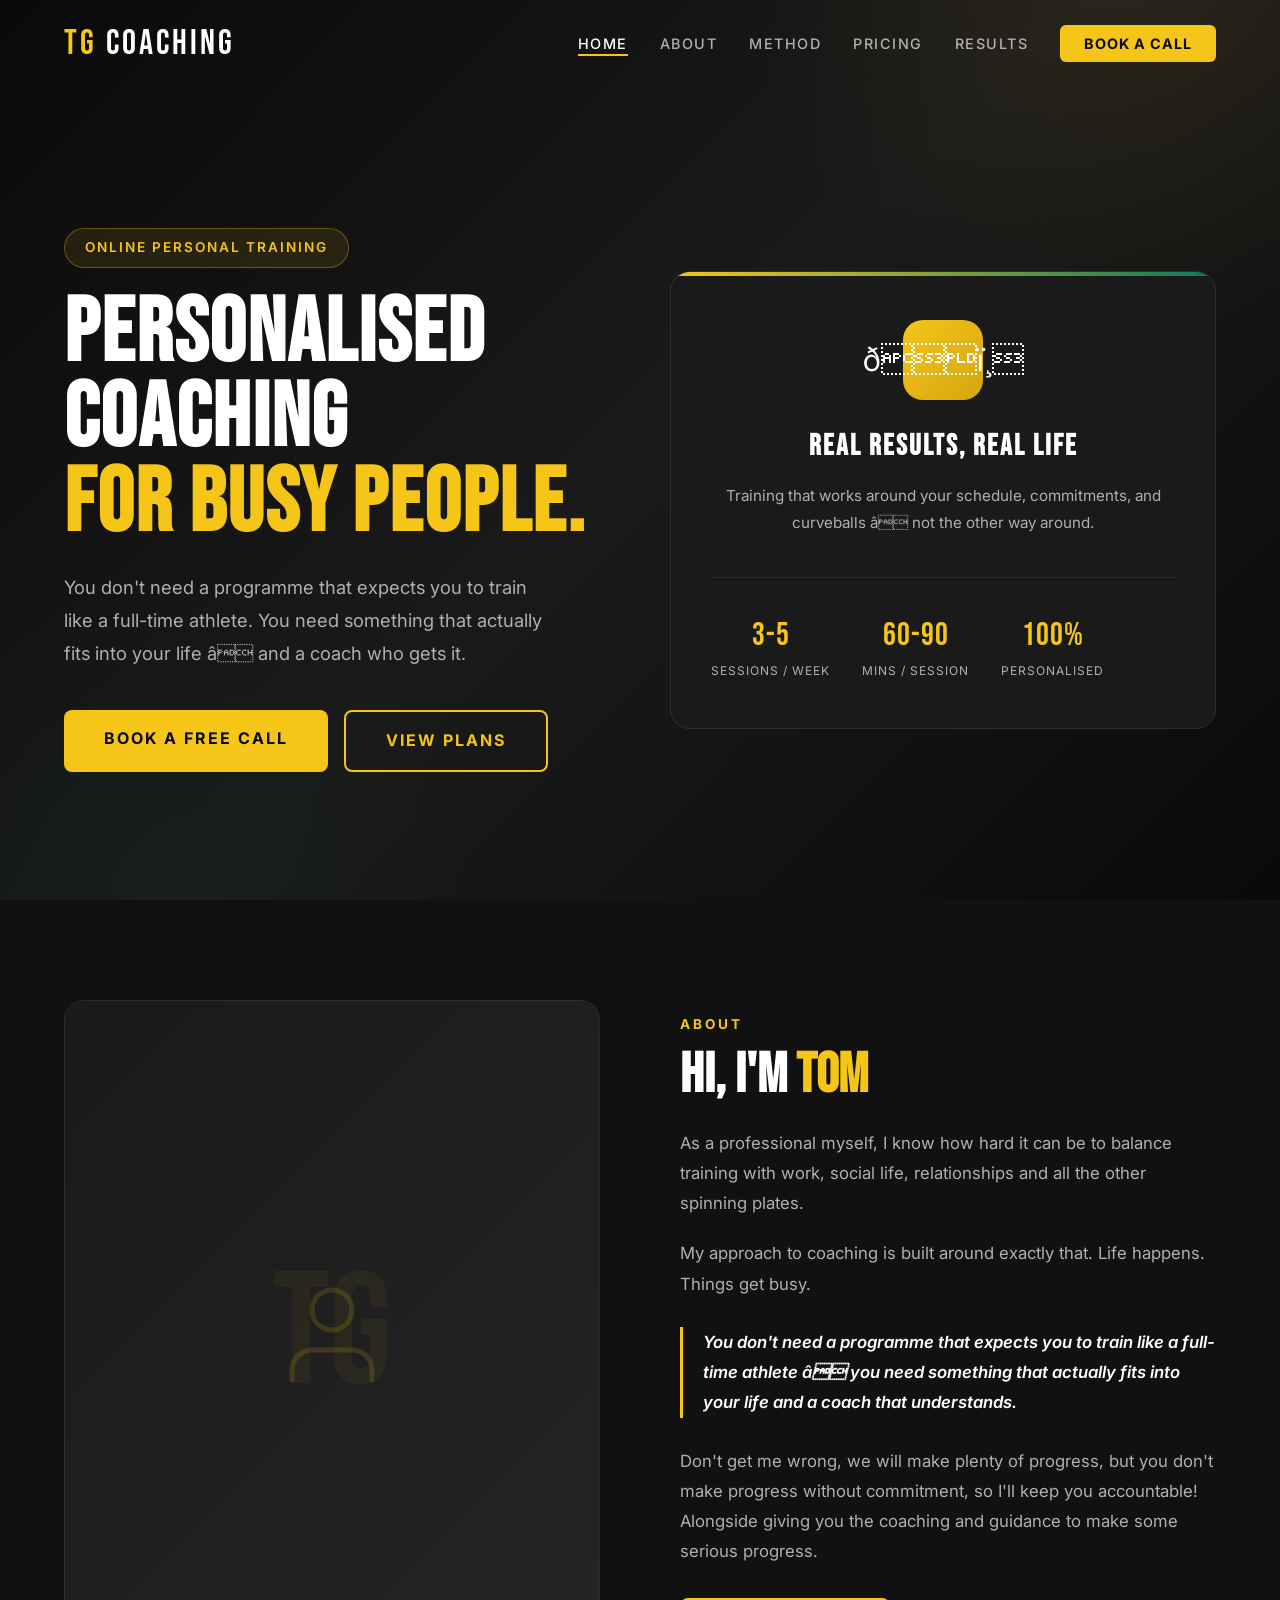
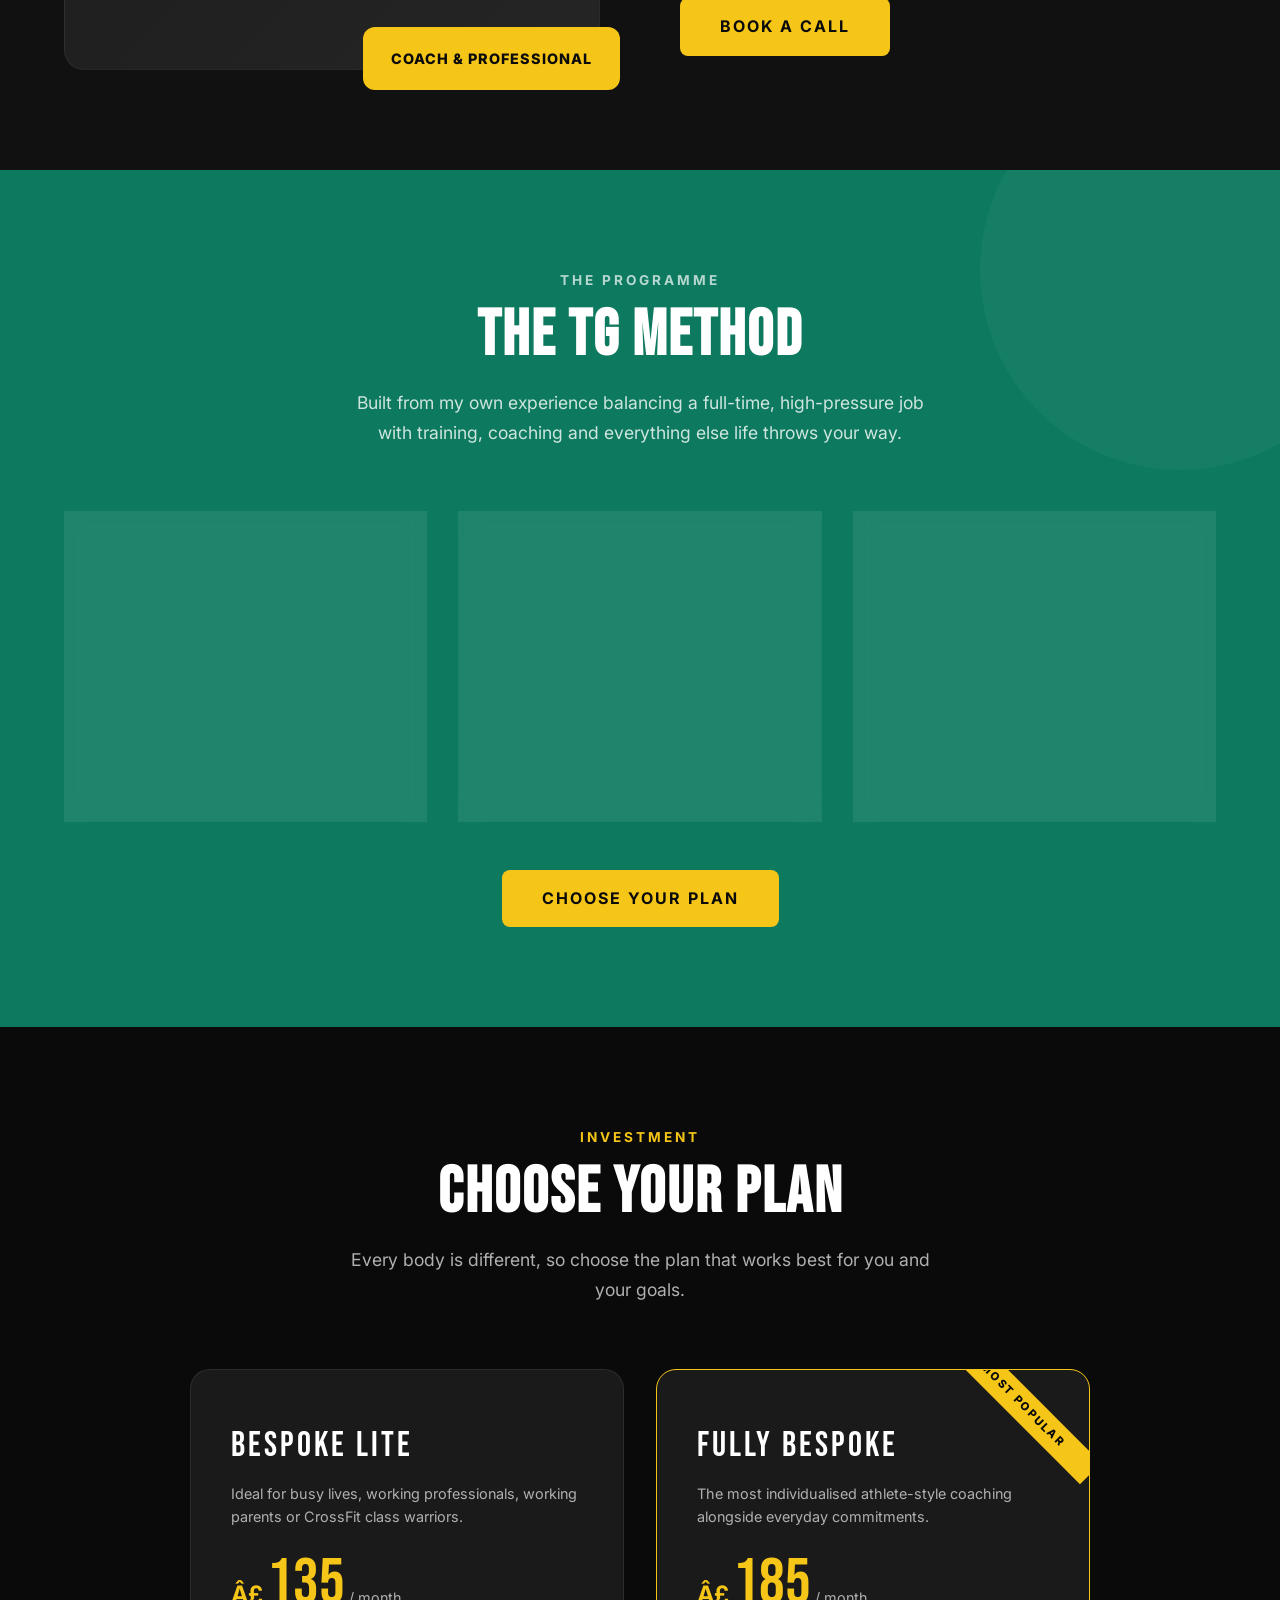
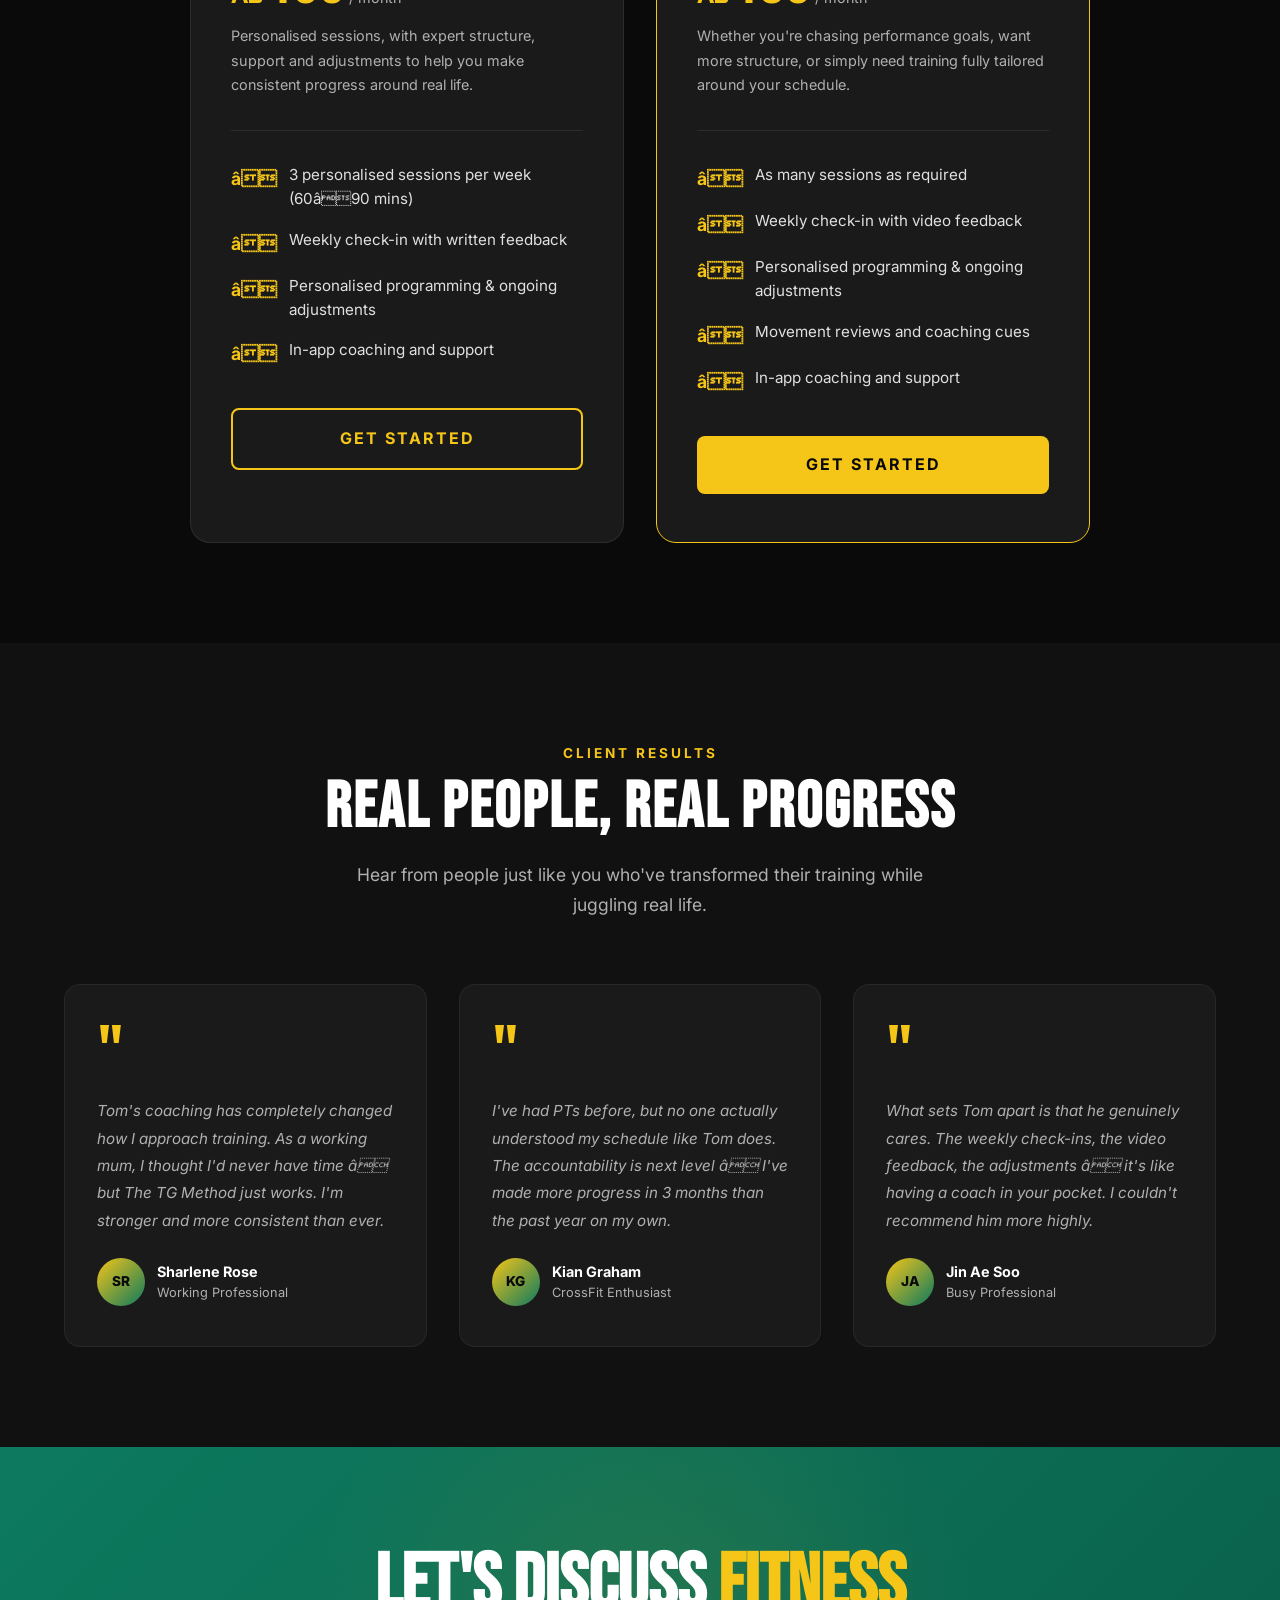
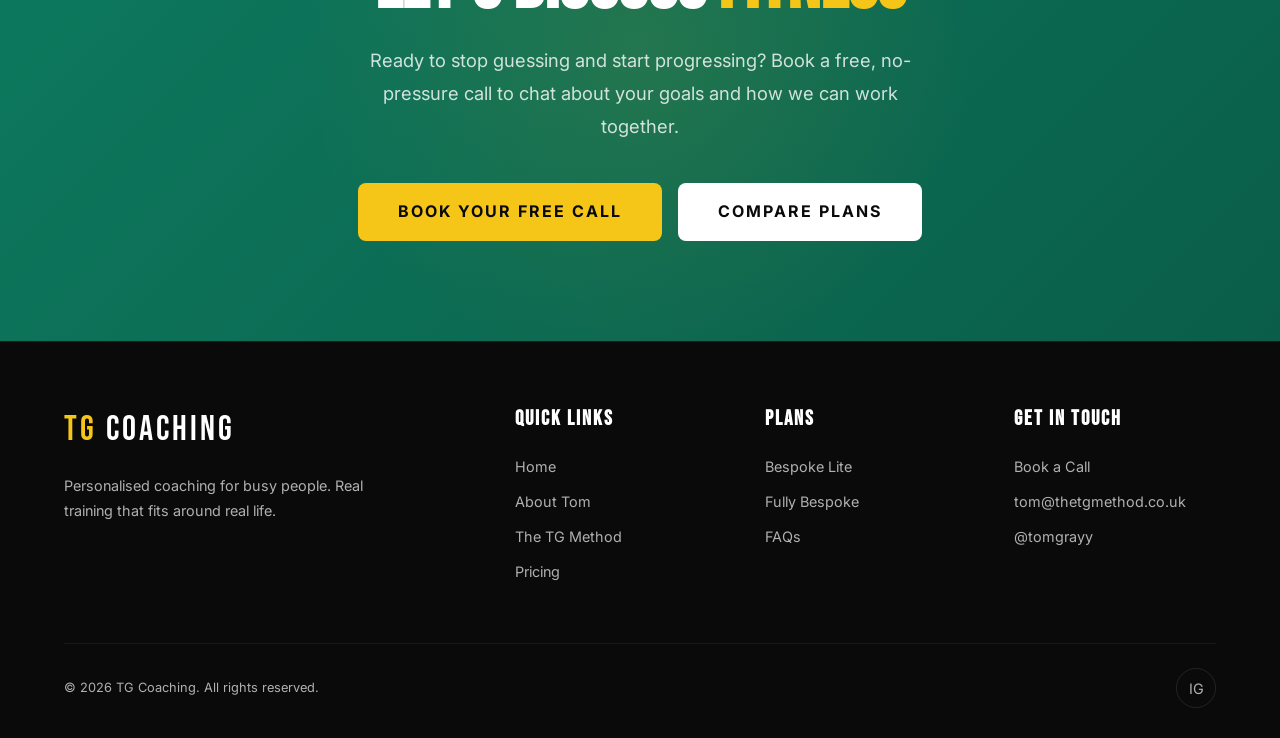
==== commit 174a459f: "Update footer, email, social links and Calendly URLs" ====
--- a/index.html
+++ b/index.html
@@ -4,9 +4,9 @@
   <meta charset="UTF-8">
   <meta name="viewport" content="width=device-width, initial-scale=1.0">
   <title>TG Coaching | Personalised Coaching for Busy People</title>
-  <meta name="description" content="Personalised coaching that fits around your real life. Training plans for busy professionals by Tom — The TG Method.">
+  <meta name="description" content="Personalised coaching that fits around your real life. Training plans for busy professionals by Tom â The TG Method.">
   <link rel="stylesheet" href="css/style.css">
-  <link rel="icon" href="data:image/svg+xml,<svg xmlns='http://www.w3.org/2000/svg' viewBox='0 0 100 100'><text y='.9em' font-size='90'>💪</text></svg>">
+  <link rel="icon" href="data:image/svg+xml,<svg xmlns='http://www.w3.org/2000/svg' viewBox='0 0 100 100'><text y='.9em' font-size='90'>ðª</text></svg>">
 </head>
 <body>
 
@@ -20,7 +20,7 @@
         <li><a href="#method">Method</a></li>
         <li><a href="pricing.html">Pricing</a></li>
         <li><a href="#testimonials">Results</a></li>
-        <li><a href="contact.html" class="nav-cta">Book a Call</a></li>
+        <li><a href="https://calendly.com/tom-thetgmethod/30min" class="nav-cta">Book a Call</a></li>
       </ul>
       <div class="hamburger" id="hamburger" onclick="toggleMenu()">
         <span></span><span></span><span></span>
@@ -37,17 +37,17 @@
           PERSONALISED COACHING
           <span class="highlight">FOR BUSY PEOPLE.</span>
         </h1>
-        <p>You don't need a programme that expects you to train like a full-time athlete. You need something that actually fits into your life — and a coach who gets it.</p>
+        <p>You don't need a programme that expects you to train like a full-time athlete. You need something that actually fits into your life â and a coach who gets it.</p>
         <div class="hero-buttons">
-          <a href="contact.html" class="btn btn-gold">Book a Free Call</a>
+          <a href="https://calendly.com/tom-thetgmethod/30min" class="btn btn-gold">Book a Free Call</a>
           <a href="pricing.html" class="btn btn-outline">View Plans</a>
         </div>
       </div>
       <div class="hero-visual">
         <div class="hero-card">
-          <div class="icon">🏋️</div>
+          <div class="icon">ðï¸</div>
           <h3>REAL RESULTS, REAL LIFE</h3>
-          <p>Training that works around your schedule, commitments, and curveballs — not the other way around.</p>
+          <p>Training that works around your schedule, commitments, and curveballs â not the other way around.</p>
           <div class="hero-stats">
             <div class="hero-stat">
               <div class="number">3-5</div>
@@ -82,10 +82,10 @@
           <h2>HI, I'M <span>TOM</span></h2>
           <p>As a professional myself, I know how hard it can be to balance training with work, social life, relationships and all the other spinning plates.</p>
           <p>My approach to coaching is built around exactly that. Life happens. Things get busy.</p>
-          <p class="emphasis">You don't need a programme that expects you to train like a full-time athlete — you need something that actually fits into your life and a coach that understands.</p>
+          <p class="emphasis">You don't need a programme that expects you to train like a full-time athlete â you need something that actually fits into your life and a coach that understands.</p>
           <p>Don't get me wrong, we will make plenty of progress, but you don't make progress without commitment, so I'll keep you accountable! Alongside giving you the coaching and guidance to make some serious progress.</p>
           <div style="margin-top: 32px;">
-            <a href="contact.html" class="btn btn-gold">Book a Call</a>
+            <a href="https://calendly.com/tom-thetgmethod/30min" class="btn btn-gold">Book a Call</a>
           </div>
         </div>
       </div>
@@ -104,7 +104,7 @@
         <div class="method-step fade-in">
           <div class="step-number">01</div>
           <h3>FITS YOUR LIFE</h3>
-          <p>A training plan where you make real progress with the time you actually have available — effective training that fits real life, not the other way around.</p>
+          <p>A training plan where you make real progress with the time you actually have available â effective training that fits real life, not the other way around.</p>
         </div>
         <div class="method-step fade-in">
           <div class="step-number">02</div>
@@ -114,7 +114,7 @@
         <div class="method-step fade-in">
           <div class="step-number">03</div>
           <h3>SMASH YOUR GOALS</h3>
-          <p>Whether you're a busy professional, working parent, or CrossFit class warrior — The TG Method keeps you making real, measurable progress.</p>
+          <p>Whether you're a busy professional, working parent, or CrossFit class warrior â The TG Method keeps you making real, measurable progress.</p>
         </div>
       </div>
       <div style="text-align: center; margin-top: 48px;">
@@ -137,37 +137,37 @@
           <div class="plan-name">BESPOKE LITE</div>
           <div class="plan-tagline">Ideal for busy lives, working professionals, working parents or CrossFit class warriors.</div>
           <div class="price">
-            <span class="currency">£</span>
+            <span class="currency">Â£</span>
             <span class="amount">135</span>
             <span class="period">/ month</span>
           </div>
           <div class="plan-description">Personalised sessions, with expert structure, support and adjustments to help you make consistent progress around real life.</div>
           <ul class="features">
-            <li><span class="check">✓</span> 3 personalised sessions per week (60–90 mins)</li>
-            <li><span class="check">✓</span> Weekly check-in with written feedback</li>
-            <li><span class="check">✓</span> Personalised programming &amp; ongoing adjustments</li>
-            <li><span class="check">✓</span> In-app coaching and support</li>
+            <li><span class="check">â</span> 3 personalised sessions per week (60â90 mins)</li>
+            <li><span class="check">â</span> Weekly check-in with written feedback</li>
+            <li><span class="check">â</span> Personalised programming &amp; ongoing adjustments</li>
+            <li><span class="check">â</span> In-app coaching and support</li>
           </ul>
-          <a href="contact.html" class="btn btn-outline">Get Started</a>
+          <a href="https://calendly.com/tom-thetgmethod/30min" class="btn btn-outline">Get Started</a>
         </div>
         <!-- FULLY BESPOKE -->
         <div class="price-card featured fade-in">
           <div class="plan-name">FULLY BESPOKE</div>
           <div class="plan-tagline">The most individualised athlete-style coaching alongside everyday commitments.</div>
           <div class="price">
-            <span class="currency">£</span>
+            <span class="currency">Â£</span>
             <span class="amount">185</span>
             <span class="period">/ month</span>
           </div>
           <div class="plan-description">Whether you're chasing performance goals, want more structure, or simply need training fully tailored around your schedule.</div>
           <ul class="features">
-            <li><span class="check">✓</span> As many sessions as required</li>
-            <li><span class="check">✓</span> Weekly check-in with video feedback</li>
-            <li><span class="check">✓</span> Personalised programming &amp; ongoing adjustments</li>
-            <li><span class="check">✓</span> Movement reviews and coaching cues</li>
-            <li><span class="check">✓</span> In-app coaching and support</li>
+            <li><span class="check">â</span> As many sessions as required</li>
+            <li><span class="check">â</span> Weekly check-in with video feedback</li>
+            <li><span class="check">â</span> Personalised programming &amp; ongoing adjustments</li>
+            <li><span class="check">â</span> Movement reviews and coaching cues</li>
+            <li><span class="check">â</span> In-app coaching and support</li>
           </ul>
-          <a href="contact.html" class="btn btn-gold">Get Started</a>
+          <a href="https://calendly.com/tom-thetgmethod/30min" class="btn btn-gold">Get Started</a>
         </div>
       </div>
     </div>
@@ -184,7 +184,7 @@
       <div class="testimonials-grid">
         <div class="testimonial-card fade-in">
           <div class="quote-mark">"</div>
-          <p>Tom's coaching has completely changed how I approach training. As a working mum, I thought I'd never have time — but The TG Method just works. I'm stronger and more consistent than ever.</p>
+          <p>Tom's coaching has completely changed how I approach training. As a working mum, I thought I'd never have time â but The TG Method just works. I'm stronger and more consistent than ever.</p>
           <div class="testimonial-author">
             <div class="testimonial-avatar">SR</div>
             <div>
@@ -195,7 +195,7 @@
         </div>
         <div class="testimonial-card fade-in">
           <div class="quote-mark">"</div>
-          <p>I've had PTs before, but no one actually understood my schedule like Tom does. The accountability is next level — I've made more progress in 3 months than the past year on my own.</p>
+          <p>I've had PTs before, but no one actually understood my schedule like Tom does. The accountability is next level â I've made more progress in 3 months than the past year on my own.</p>
           <div class="testimonial-author">
             <div class="testimonial-avatar">KG</div>
             <div>
@@ -206,7 +206,7 @@
         </div>
         <div class="testimonial-card fade-in">
           <div class="quote-mark">"</div>
-          <p>What sets Tom apart is that he genuinely cares. The weekly check-ins, the video feedback, the adjustments — it's like having a coach in your pocket. I couldn't recommend him more highly.</p>
+          <p>What sets Tom apart is that he genuinely cares. The weekly check-ins, the video feedback, the adjustments â it's like having a coach in your pocket. I couldn't recommend him more highly.</p>
           <div class="testimonial-author">
             <div class="testimonial-avatar">JA</div>
             <div>
@@ -225,7 +225,7 @@
       <h2>LET'S DISCUSS <span>FITNESS</span></h2>
       <p>Ready to stop guessing and start progressing? Book a free, no-pressure call to chat about your goals and how we can work together.</p>
       <div class="cta-buttons">
-        <a href="contact.html" class="btn btn-gold">Book Your Free Call</a>
+        <a href="https://calendly.com/tom-thetgmethod/30min" class="btn btn-gold">Book Your Free Call</a>
         <a href="pricing.html" class="btn btn-white">Compare Plans</a>
       </div>
     </div>
@@ -254,17 +254,15 @@
         </div>
         <div class="footer-col">
           <h4>GET IN TOUCH</h4>
-          <a href="contact.html">Book a Call</a>
-          <a href="mailto:hello@tgcoaching.com">hello@tgcoaching.com</a>
-          <a href="#">@tgcoaching</a>
+          <a href="https://calendly.com/tom-thetgmethod/30min">Book a Call</a>
+          <a href="mailto:tom@thetgmethod.co.uk">tom@thetgmethod.co.uk</a>
+          <a href="https://www.instagram.com/tomgrayy">@tomgrayy</a>
         </div>
       </div>
       <div class="footer-bottom">
         <p>&copy; 2026 TG Coaching. All rights reserved.</p>
         <div class="social-links">
-          <a href="#" aria-label="Instagram">IG</a>
-          <a href="#" aria-label="TikTok">TK</a>
-          <a href="#" aria-label="Facebook">FB</a>
+          <a href="https://www.instagram.com/tomgrayy" aria-label="Instagram">IG</a>
         </div>
       </div>
     </div>
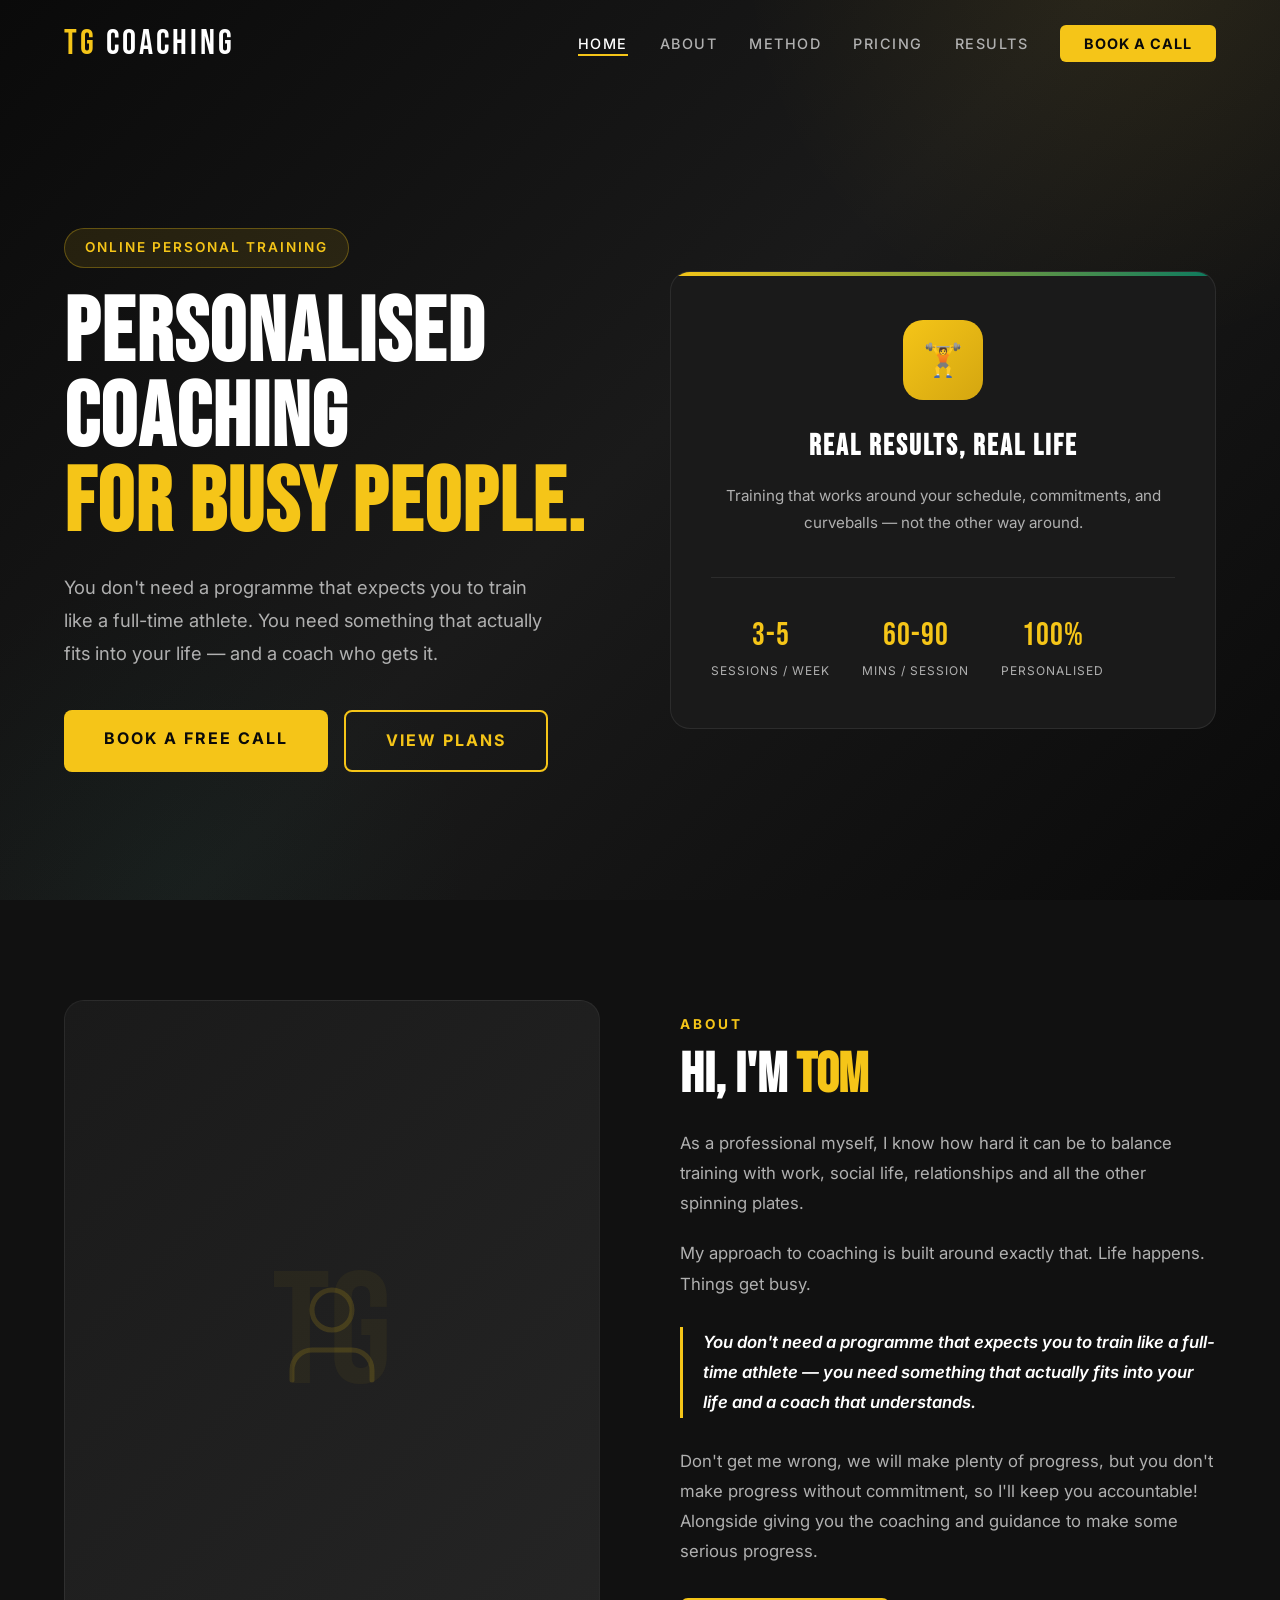
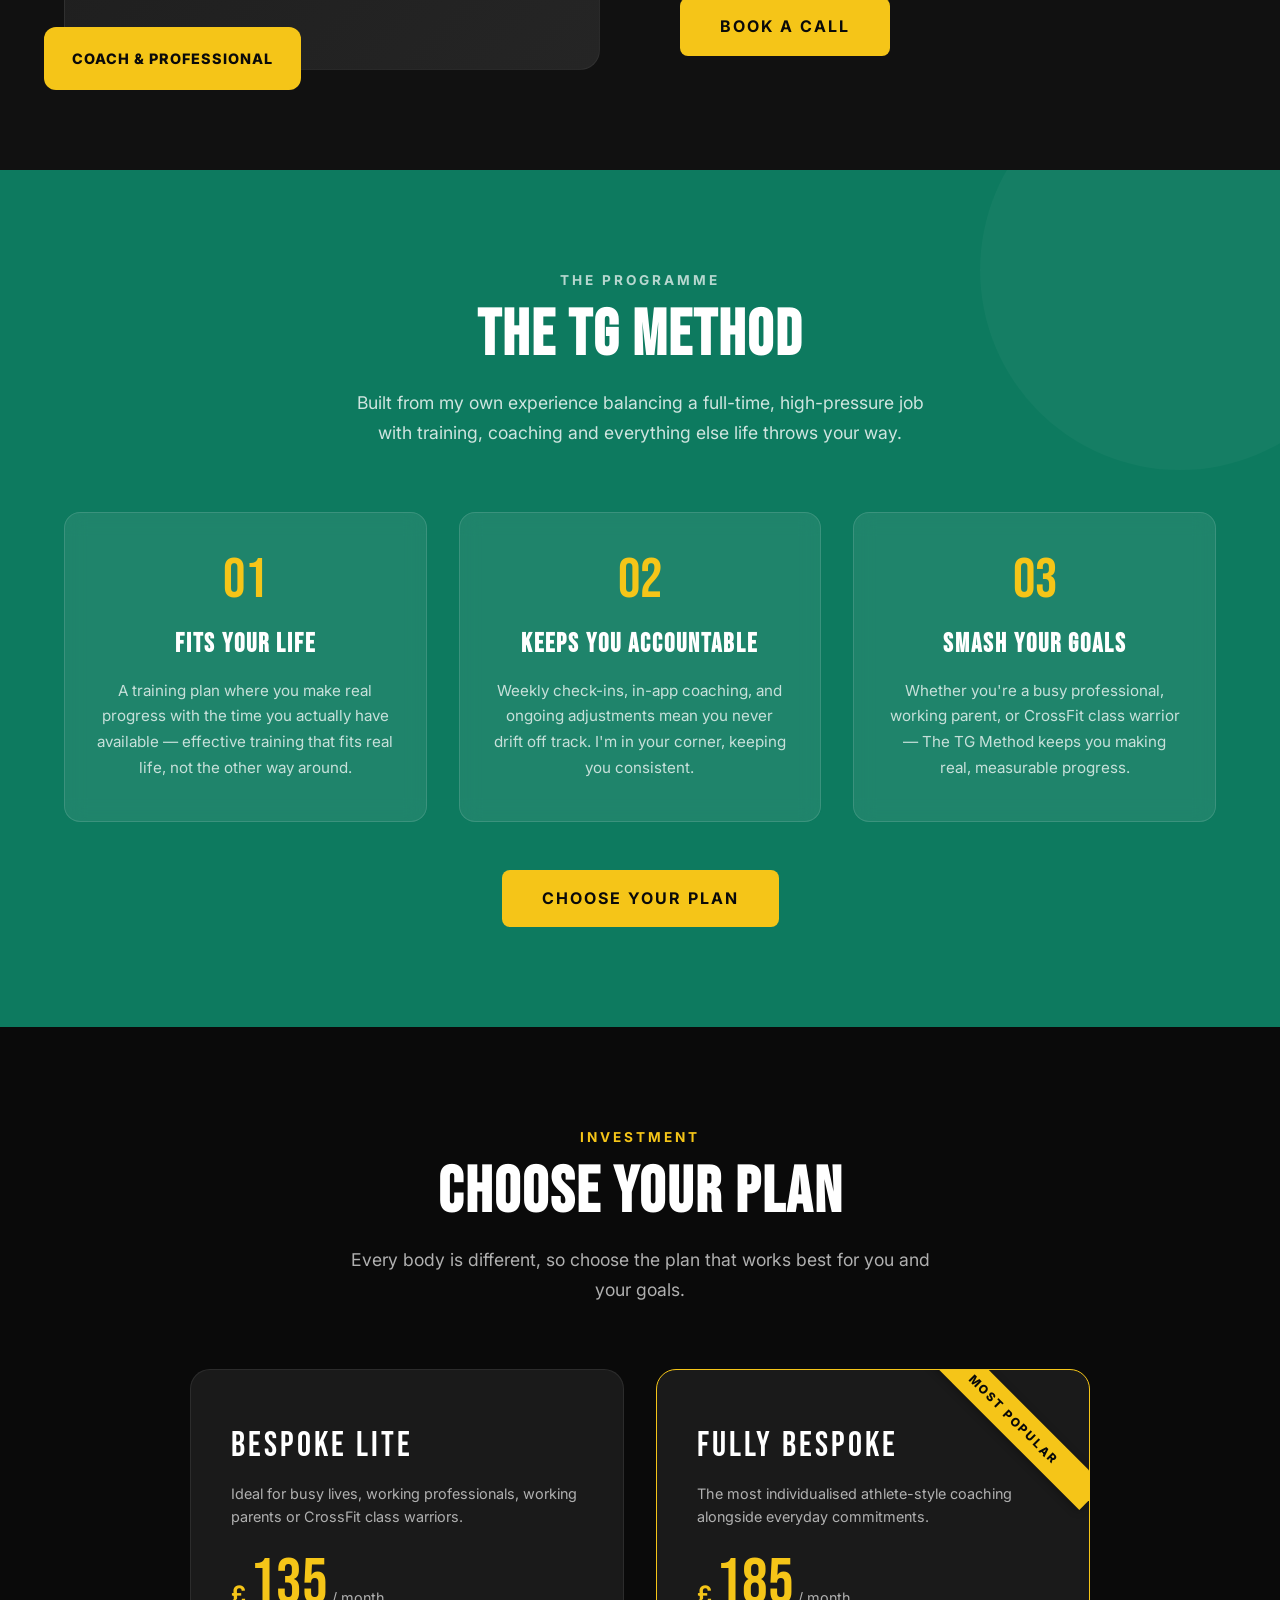
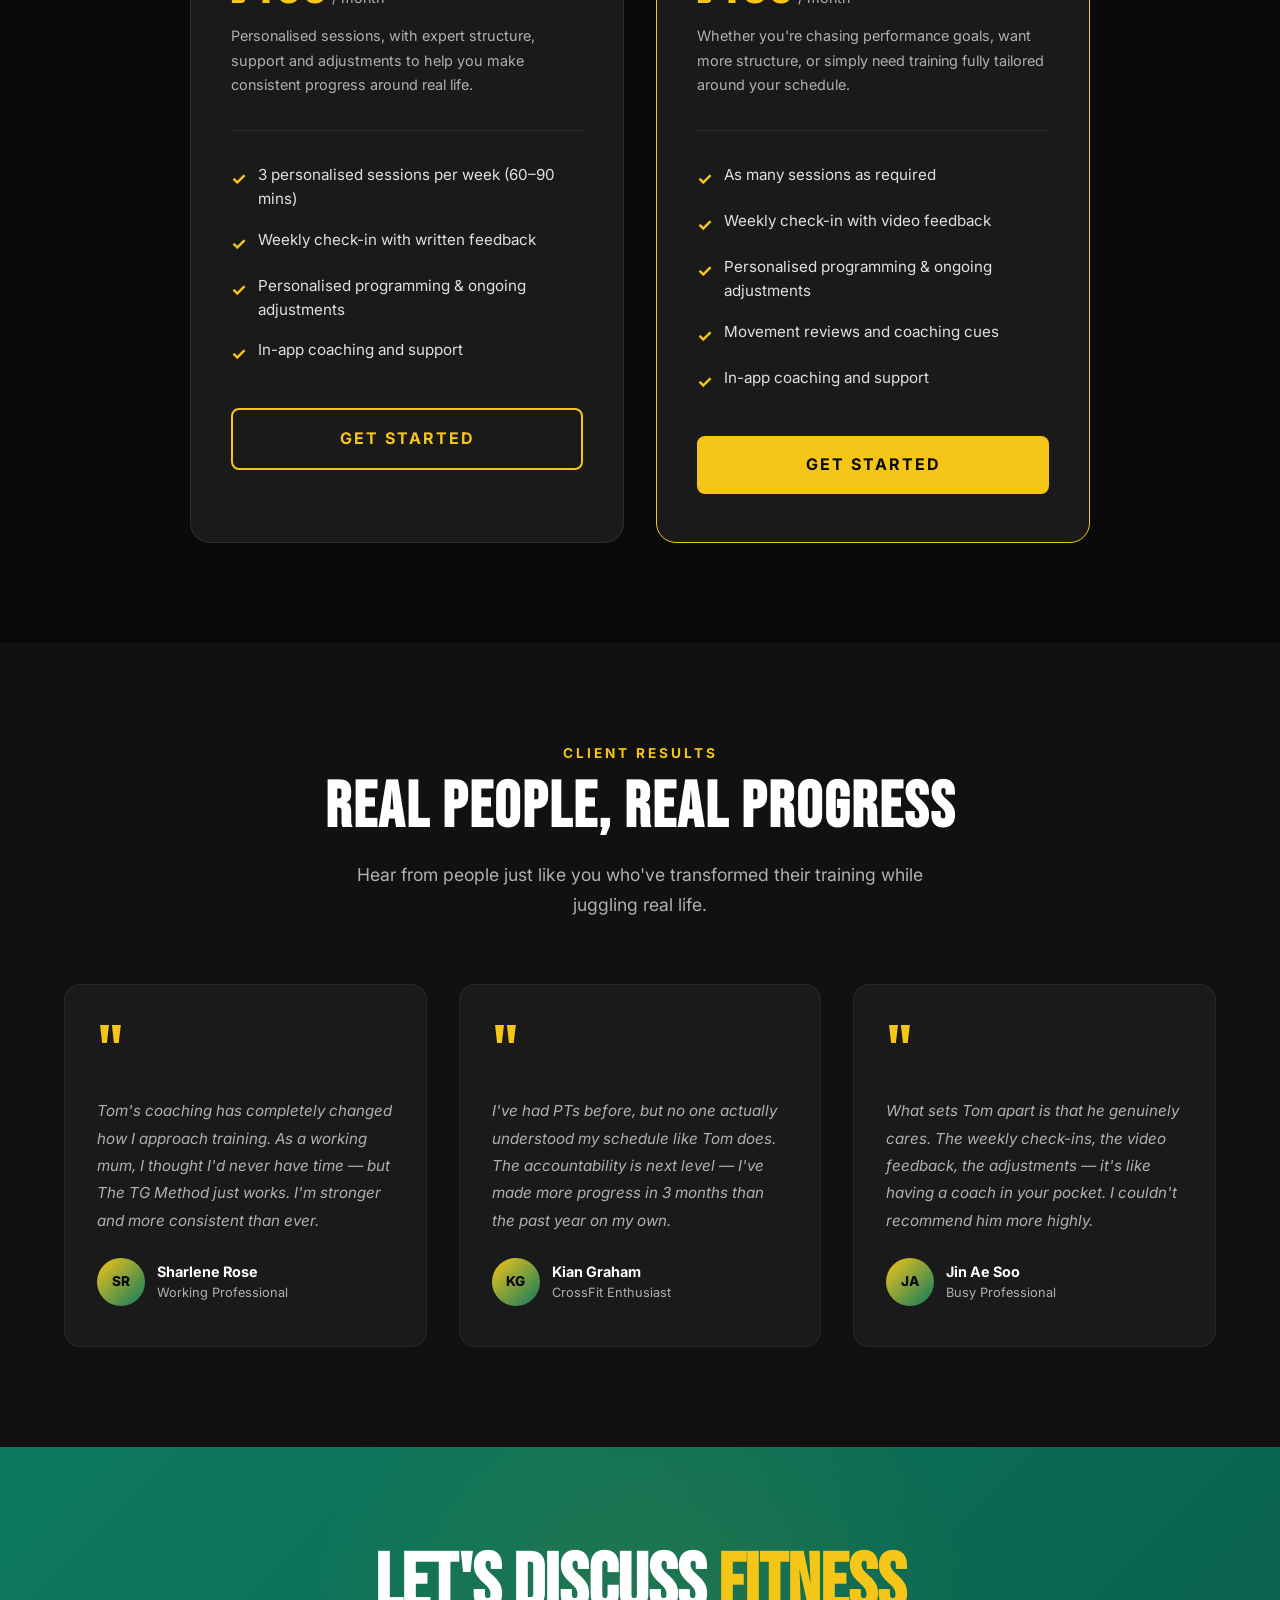
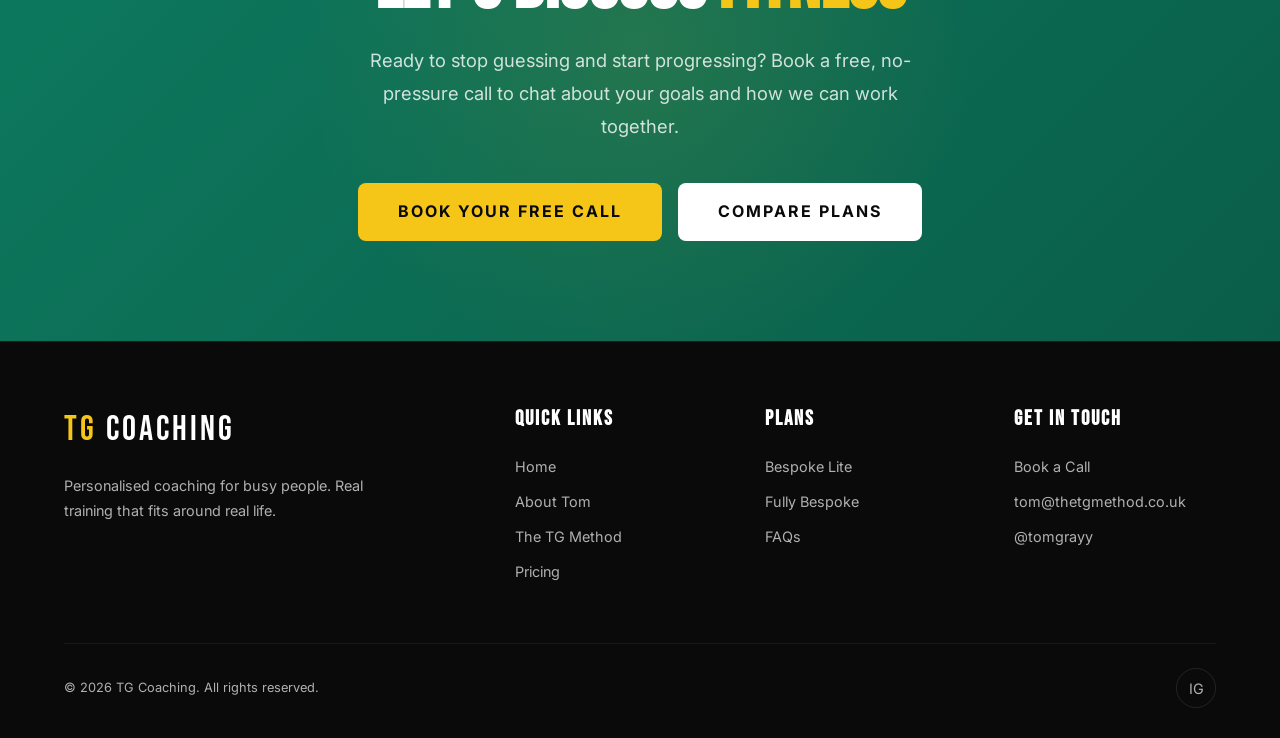
==== commit 0a5331e0: "Add files via upload" ====
--- a/index.html
+++ b/index.html
@@ -4,9 +4,9 @@
   <meta charset="UTF-8">
   <meta name="viewport" content="width=device-width, initial-scale=1.0">
   <title>TG Coaching | Personalised Coaching for Busy People</title>
-  <meta name="description" content="Personalised coaching that fits around your real life. Training plans for busy professionals by Tom â The TG Method.">
+  <meta name="description" content="Personalised coaching that fits around your real life. Training plans for busy professionals by Tom — The TG Method.">
   <link rel="stylesheet" href="css/style.css">
-  <link rel="icon" href="data:image/svg+xml,<svg xmlns='http://www.w3.org/2000/svg' viewBox='0 0 100 100'><text y='.9em' font-size='90'>ðª</text></svg>">
+  <link rel="icon" href="data:image/svg+xml,<svg xmlns='http://www.w3.org/2000/svg' viewBox='0 0 100 100'><text y='.9em' font-size='90'>💪</text></svg>">
 </head>
 <body>
 
@@ -37,7 +37,7 @@
           PERSONALISED COACHING
           <span class="highlight">FOR BUSY PEOPLE.</span>
         </h1>
-        <p>You don't need a programme that expects you to train like a full-time athlete. You need something that actually fits into your life â and a coach who gets it.</p>
+        <p>You don't need a programme that expects you to train like a full-time athlete. You need something that actually fits into your life — and a coach who gets it.</p>
         <div class="hero-buttons">
           <a href="https://calendly.com/tom-thetgmethod/30min" class="btn btn-gold">Book a Free Call</a>
           <a href="pricing.html" class="btn btn-outline">View Plans</a>
@@ -45,9 +45,9 @@
       </div>
       <div class="hero-visual">
         <div class="hero-card">
-          <div class="icon">ðï¸</div>
+          <div class="icon">🏋️</div>
           <h3>REAL RESULTS, REAL LIFE</h3>
-          <p>Training that works around your schedule, commitments, and curveballs â not the other way around.</p>
+          <p>Training that works around your schedule, commitments, and curveballs — not the other way around.</p>
           <div class="hero-stats">
             <div class="hero-stat">
               <div class="number">3-5</div>
@@ -82,7 +82,7 @@
           <h2>HI, I'M <span>TOM</span></h2>
           <p>As a professional myself, I know how hard it can be to balance training with work, social life, relationships and all the other spinning plates.</p>
           <p>My approach to coaching is built around exactly that. Life happens. Things get busy.</p>
-          <p class="emphasis">You don't need a programme that expects you to train like a full-time athlete â you need something that actually fits into your life and a coach that understands.</p>
+          <p class="emphasis">You don't need a programme that expects you to train like a full-time athlete — you need something that actually fits into your life and a coach that understands.</p>
           <p>Don't get me wrong, we will make plenty of progress, but you don't make progress without commitment, so I'll keep you accountable! Alongside giving you the coaching and guidance to make some serious progress.</p>
           <div style="margin-top: 32px;">
             <a href="https://calendly.com/tom-thetgmethod/30min" class="btn btn-gold">Book a Call</a>
@@ -104,7 +104,7 @@
         <div class="method-step fade-in">
           <div class="step-number">01</div>
           <h3>FITS YOUR LIFE</h3>
-          <p>A training plan where you make real progress with the time you actually have available â effective training that fits real life, not the other way around.</p>
+          <p>A training plan where you make real progress with the time you actually have available — effective training that fits real life, not the other way around.</p>
         </div>
         <div class="method-step fade-in">
           <div class="step-number">02</div>
@@ -114,7 +114,7 @@
         <div class="method-step fade-in">
           <div class="step-number">03</div>
           <h3>SMASH YOUR GOALS</h3>
-          <p>Whether you're a busy professional, working parent, or CrossFit class warrior â The TG Method keeps you making real, measurable progress.</p>
+          <p>Whether you're a busy professional, working parent, or CrossFit class warrior — The TG Method keeps you making real, measurable progress.</p>
         </div>
       </div>
       <div style="text-align: center; margin-top: 48px;">
@@ -137,16 +137,16 @@
           <div class="plan-name">BESPOKE LITE</div>
           <div class="plan-tagline">Ideal for busy lives, working professionals, working parents or CrossFit class warriors.</div>
           <div class="price">
-            <span class="currency">Â£</span>
+            <span class="currency">£</span>
             <span class="amount">135</span>
             <span class="period">/ month</span>
           </div>
           <div class="plan-description">Personalised sessions, with expert structure, support and adjustments to help you make consistent progress around real life.</div>
           <ul class="features">
-            <li><span class="check">â</span> 3 personalised sessions per week (60â90 mins)</li>
-            <li><span class="check">â</span> Weekly check-in with written feedback</li>
-            <li><span class="check">â</span> Personalised programming &amp; ongoing adjustments</li>
-            <li><span class="check">â</span> In-app coaching and support</li>
+            <li><span class="check">✓</span> 3 personalised sessions per week (60–90 mins)</li>
+            <li><span class="check">✓</span> Weekly check-in with written feedback</li>
+            <li><span class="check">✓</span> Personalised programming &amp; ongoing adjustments</li>
+            <li><span class="check">✓</span> In-app coaching and support</li>
           </ul>
           <a href="https://calendly.com/tom-thetgmethod/30min" class="btn btn-outline">Get Started</a>
         </div>
@@ -155,17 +155,17 @@
           <div class="plan-name">FULLY BESPOKE</div>
           <div class="plan-tagline">The most individualised athlete-style coaching alongside everyday commitments.</div>
           <div class="price">
-            <span class="currency">Â£</span>
+            <span class="currency">£</span>
             <span class="amount">185</span>
             <span class="period">/ month</span>
           </div>
           <div class="plan-description">Whether you're chasing performance goals, want more structure, or simply need training fully tailored around your schedule.</div>
           <ul class="features">
-            <li><span class="check">â</span> As many sessions as required</li>
-            <li><span class="check">â</span> Weekly check-in with video feedback</li>
-            <li><span class="check">â</span> Personalised programming &amp; ongoing adjustments</li>
-            <li><span class="check">â</span> Movement reviews and coaching cues</li>
-            <li><span class="check">â</span> In-app coaching and support</li>
+            <li><span class="check">✓</span> As many sessions as required</li>
+            <li><span class="check">✓</span> Weekly check-in with video feedback</li>
+            <li><span class="check">✓</span> Personalised programming &amp; ongoing adjustments</li>
+            <li><span class="check">✓</span> Movement reviews and coaching cues</li>
+            <li><span class="check">✓</span> In-app coaching and support</li>
           </ul>
           <a href="https://calendly.com/tom-thetgmethod/30min" class="btn btn-gold">Get Started</a>
         </div>
@@ -184,7 +184,7 @@
       <div class="testimonials-grid">
         <div class="testimonial-card fade-in">
           <div class="quote-mark">"</div>
-          <p>Tom's coaching has completely changed how I approach training. As a working mum, I thought I'd never have time â but The TG Method just works. I'm stronger and more consistent than ever.</p>
+          <p>Tom's coaching has completely changed how I approach training. As a working mum, I thought I'd never have time — but The TG Method just works. I'm stronger and more consistent than ever.</p>
           <div class="testimonial-author">
             <div class="testimonial-avatar">SR</div>
             <div>
@@ -195,7 +195,7 @@
         </div>
         <div class="testimonial-card fade-in">
           <div class="quote-mark">"</div>
-          <p>I've had PTs before, but no one actually understood my schedule like Tom does. The accountability is next level â I've made more progress in 3 months than the past year on my own.</p>
+          <p>I've had PTs before, but no one actually understood my schedule like Tom does. The accountability is next level — I've made more progress in 3 months than the past year on my own.</p>
           <div class="testimonial-author">
             <div class="testimonial-avatar">KG</div>
             <div>
@@ -206,7 +206,7 @@
         </div>
         <div class="testimonial-card fade-in">
           <div class="quote-mark">"</div>
-          <p>What sets Tom apart is that he genuinely cares. The weekly check-ins, the video feedback, the adjustments â it's like having a coach in your pocket. I couldn't recommend him more highly.</p>
+          <p>What sets Tom apart is that he genuinely cares. The weekly check-ins, the video feedback, the adjustments — it's like having a coach in your pocket. I couldn't recommend him more highly.</p>
           <div class="testimonial-author">
             <div class="testimonial-avatar">JA</div>
             <div>
--- a/css/style.css
+++ b/css/style.css
@@ -450,7 +450,7 @@
 .about-image .accent-box {
   position: absolute;
   bottom: -20px;
-  right: -20px;
+  left: -20px;
   background: var(--gold);
   color: var(--black);
   padding: 20px 28px;
@@ -596,15 +596,17 @@
 .price-card.featured::before {
   content: 'MOST POPULAR';
   position: absolute;
-  top: 20px;
-  right: -30px;
+  top: 32px;
+  right: -35px;
   background: var(--gold);
   color: var(--black);
-  padding: 6px 40px;
-  font-size: 0.7rem;
+  padding: 8px 50px;
+  font-size: 0.75rem;
   font-weight: 800;
   letter-spacing: 2px;
   transform: rotate(45deg);
+  z-index: 10;
+  box-shadow: 0 2px 8px rgba(0,0,0,0.3);
 }
 
 .price-card .plan-name {
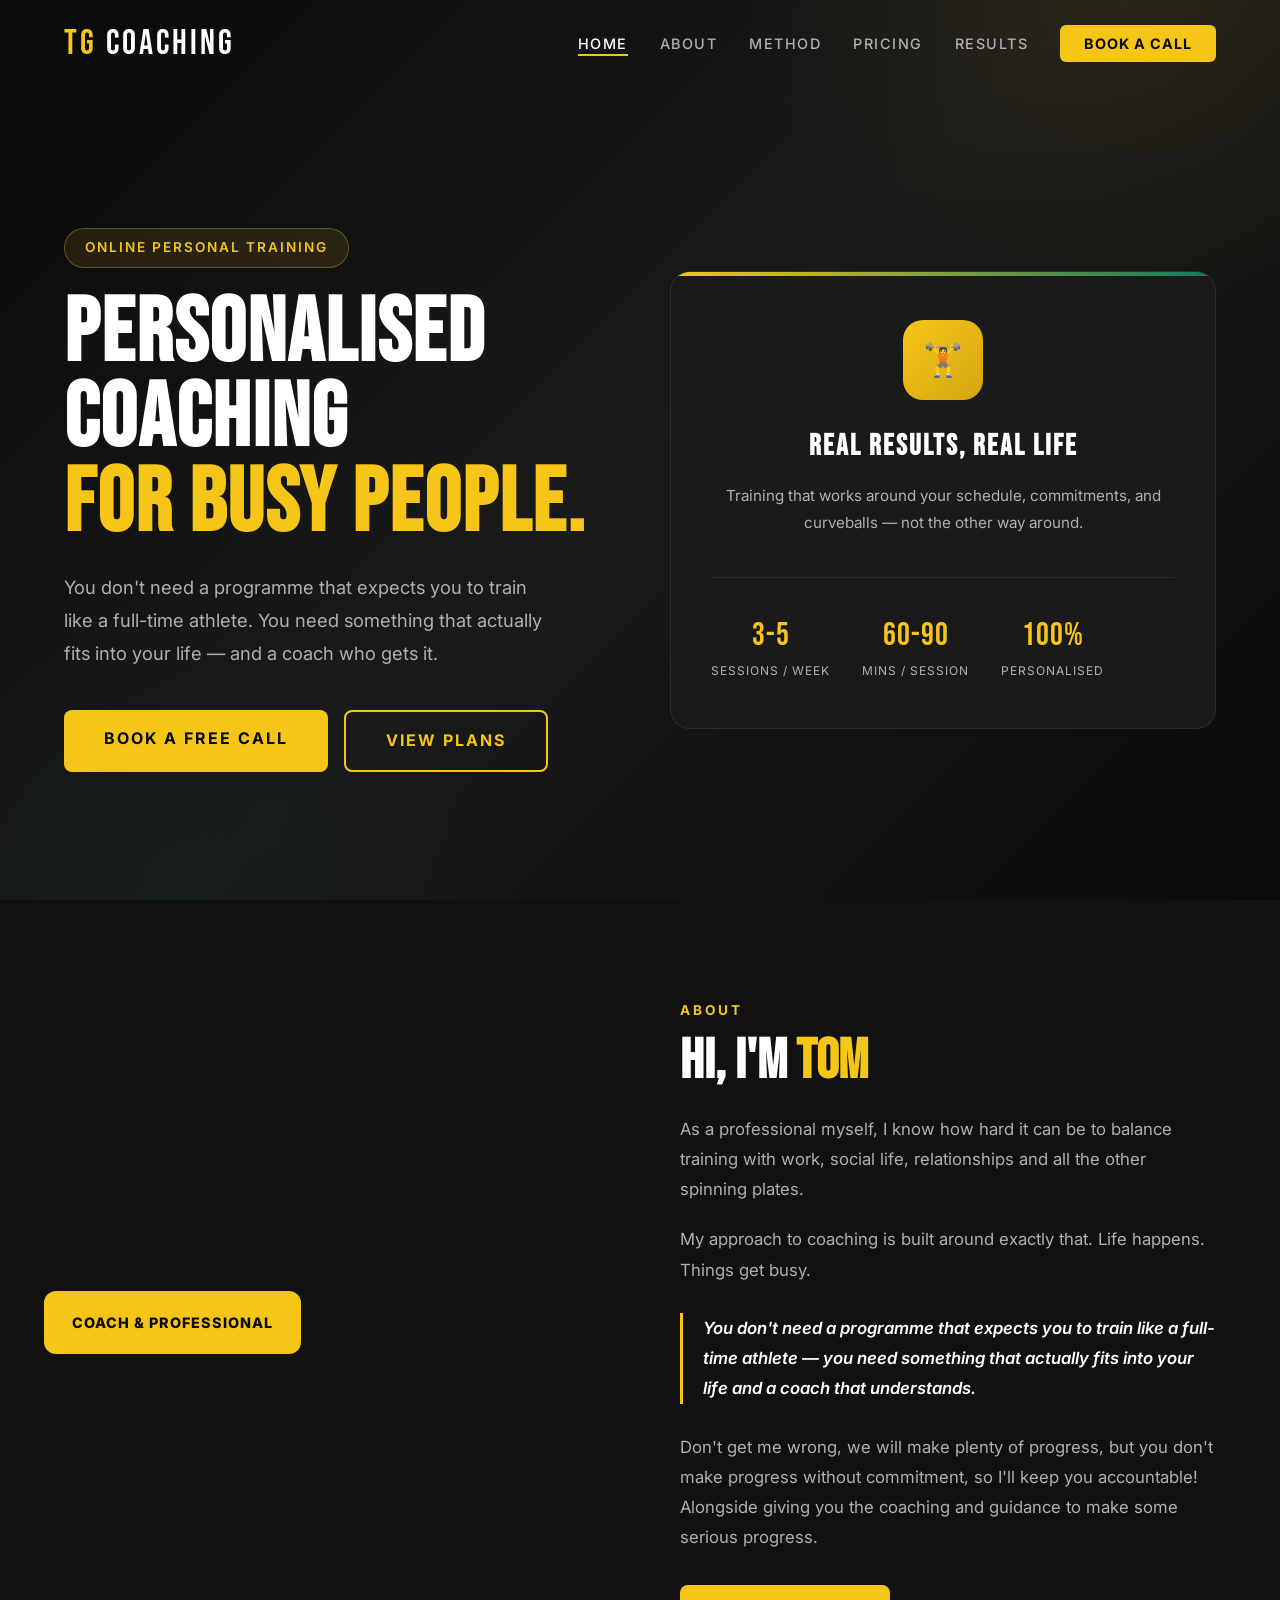
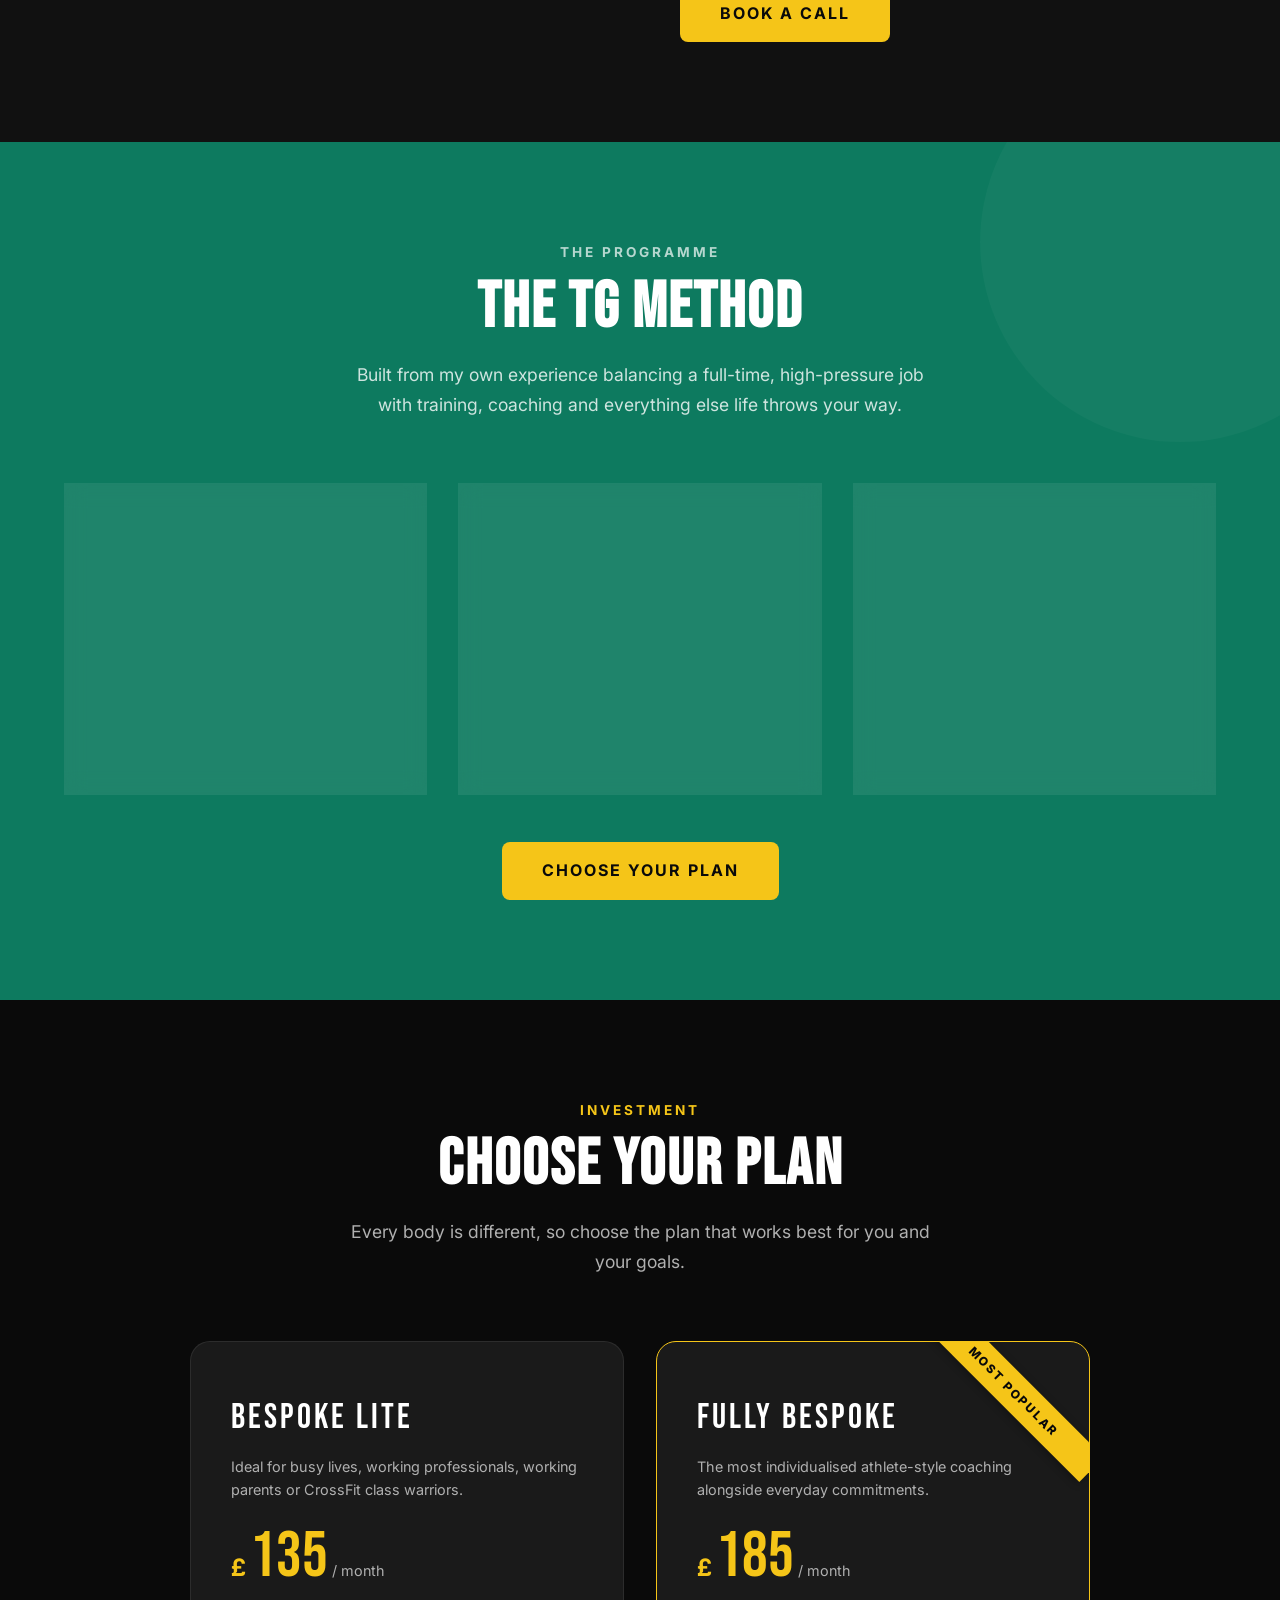
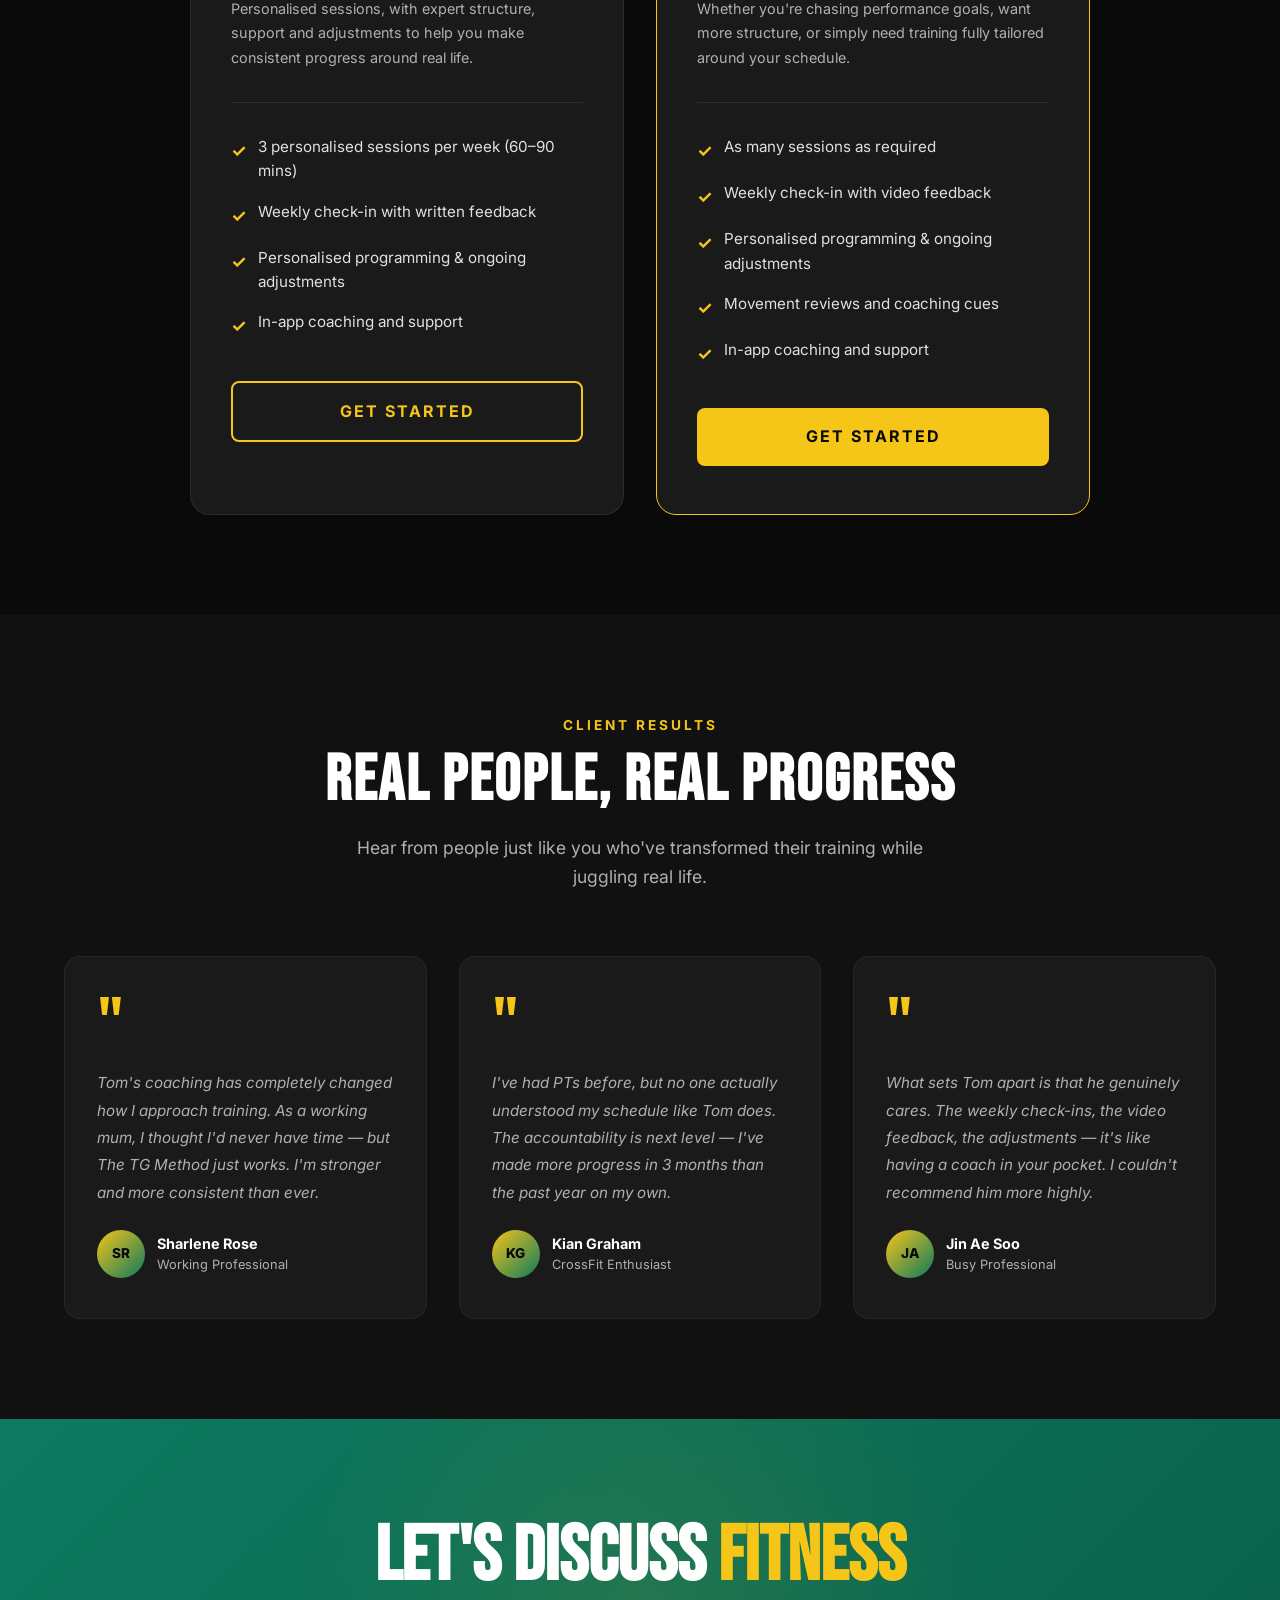
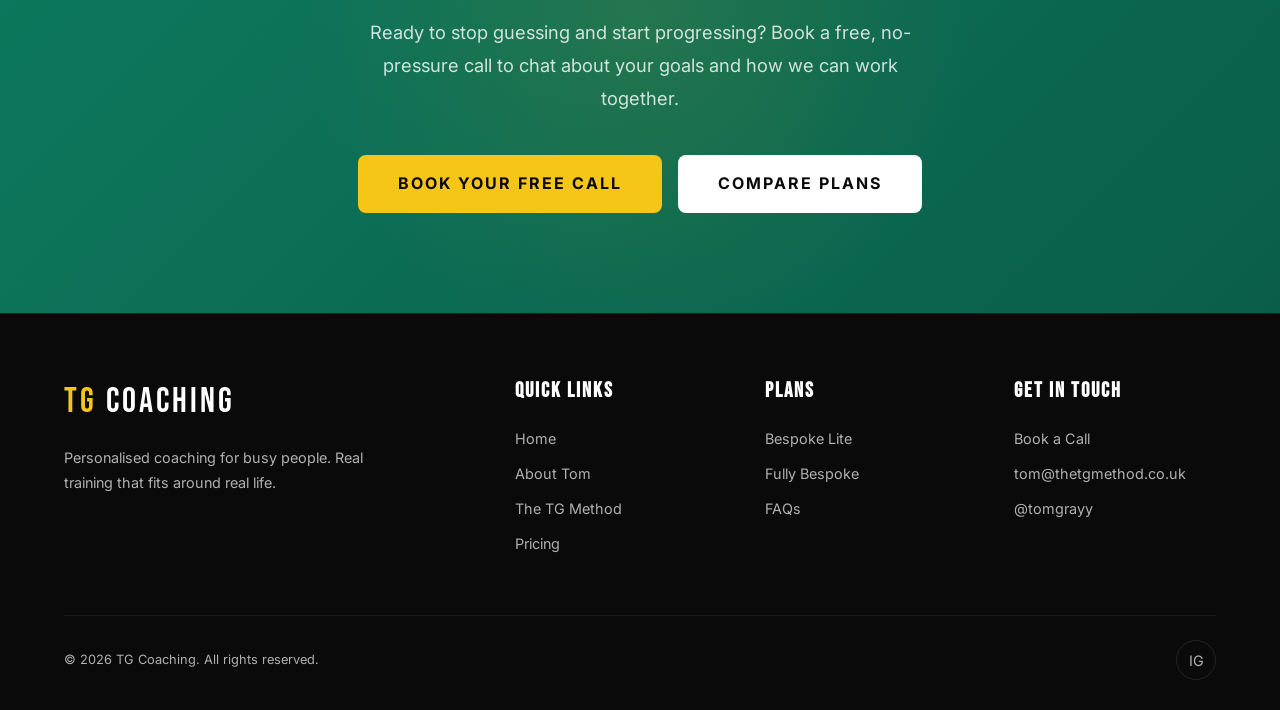
==== commit 2134065f: "Update index.html" ====
--- a/index.html
+++ b/index.html
@@ -72,9 +72,7 @@
     <div class="container">
       <div class="about-grid">
         <div class="about-image">
-          <div class="image-placeholder">
-            <svg width="120" height="120" viewBox="0 0 24 24" fill="none" stroke="rgba(245,197,24,0.15)" stroke-width="1" stroke-linecap="round" stroke-linejoin="round"><path d="M20 21v-2a4 4 0 0 0-4-4H8a4 4 0 0 0-4 4v2"/><circle cx="12" cy="7" r="4"/></svg>
-          </div>
+  <img src="assets/tom.jpg" alt="Tom" style="width:100%; height:100%; object-fit:cover; border-radius:12px;">
           <div class="accent-box">Coach & Professional</div>
         </div>
         <div class="about-content">
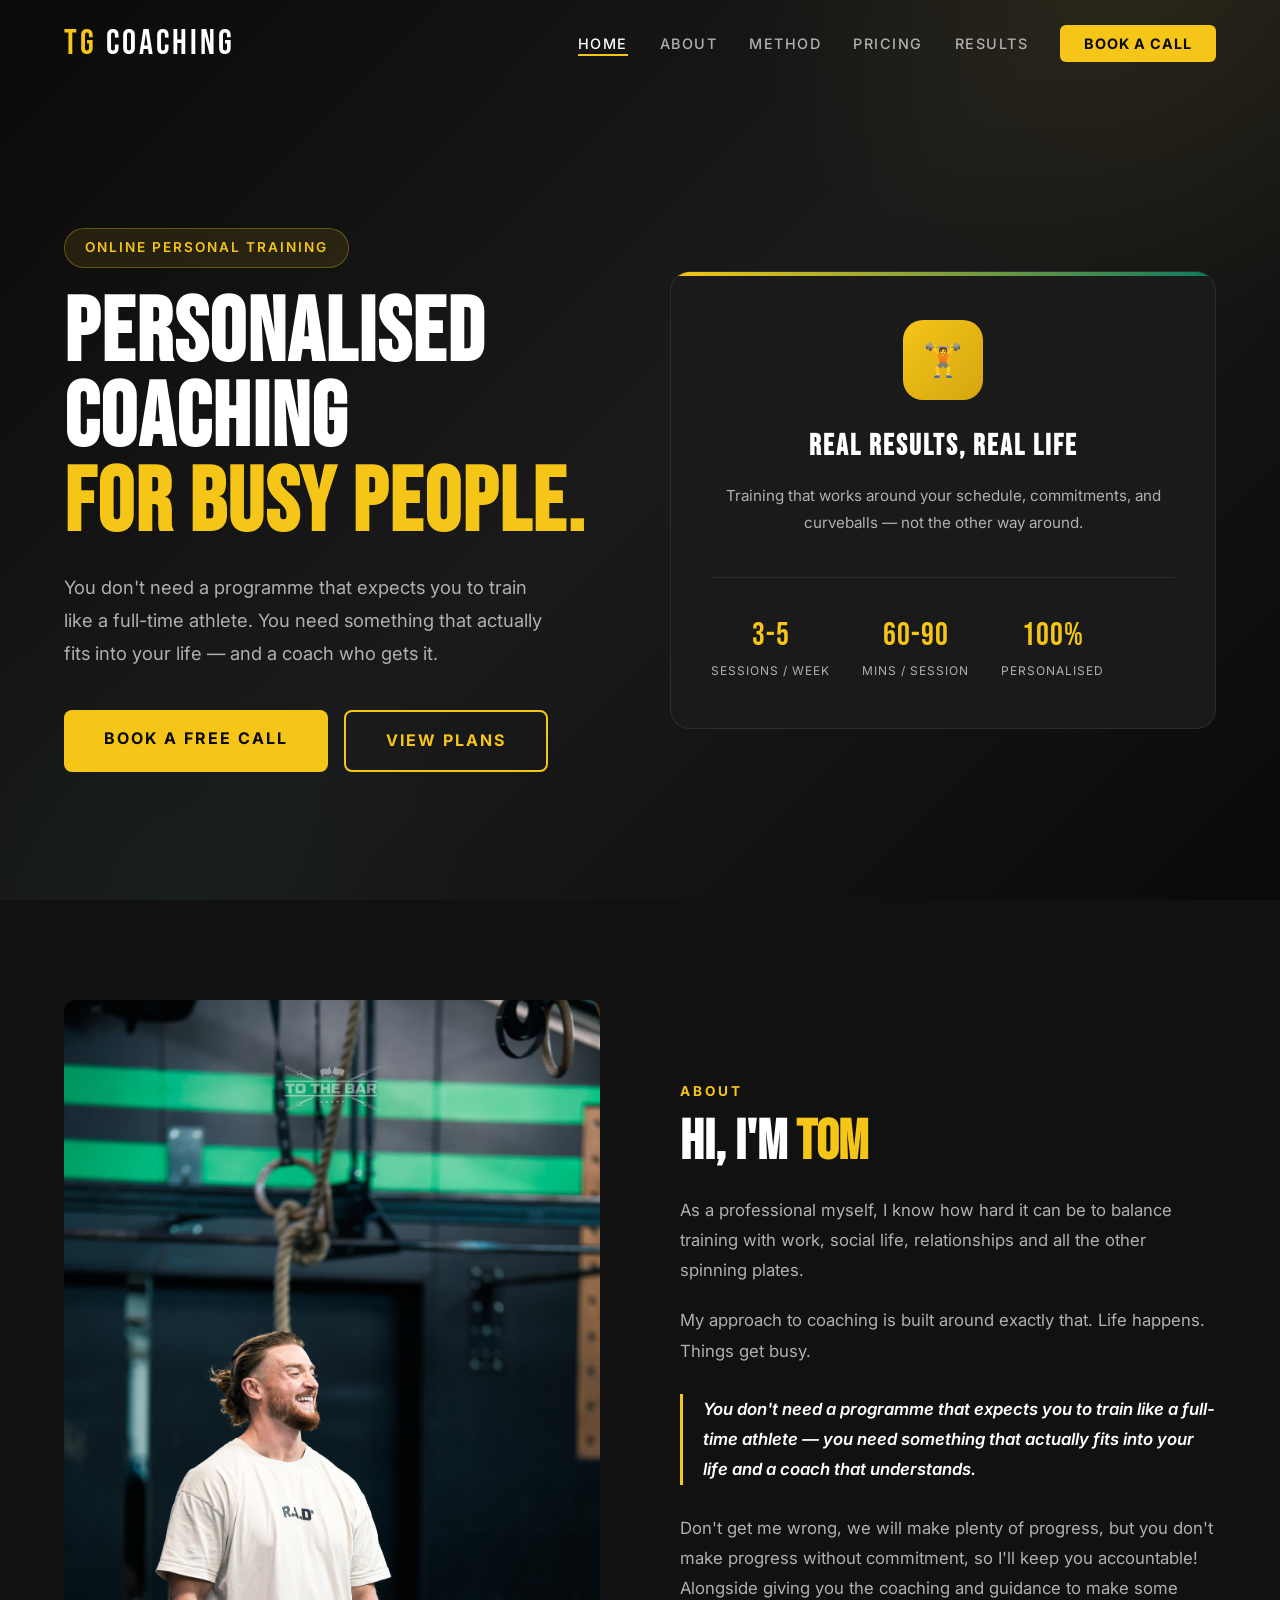
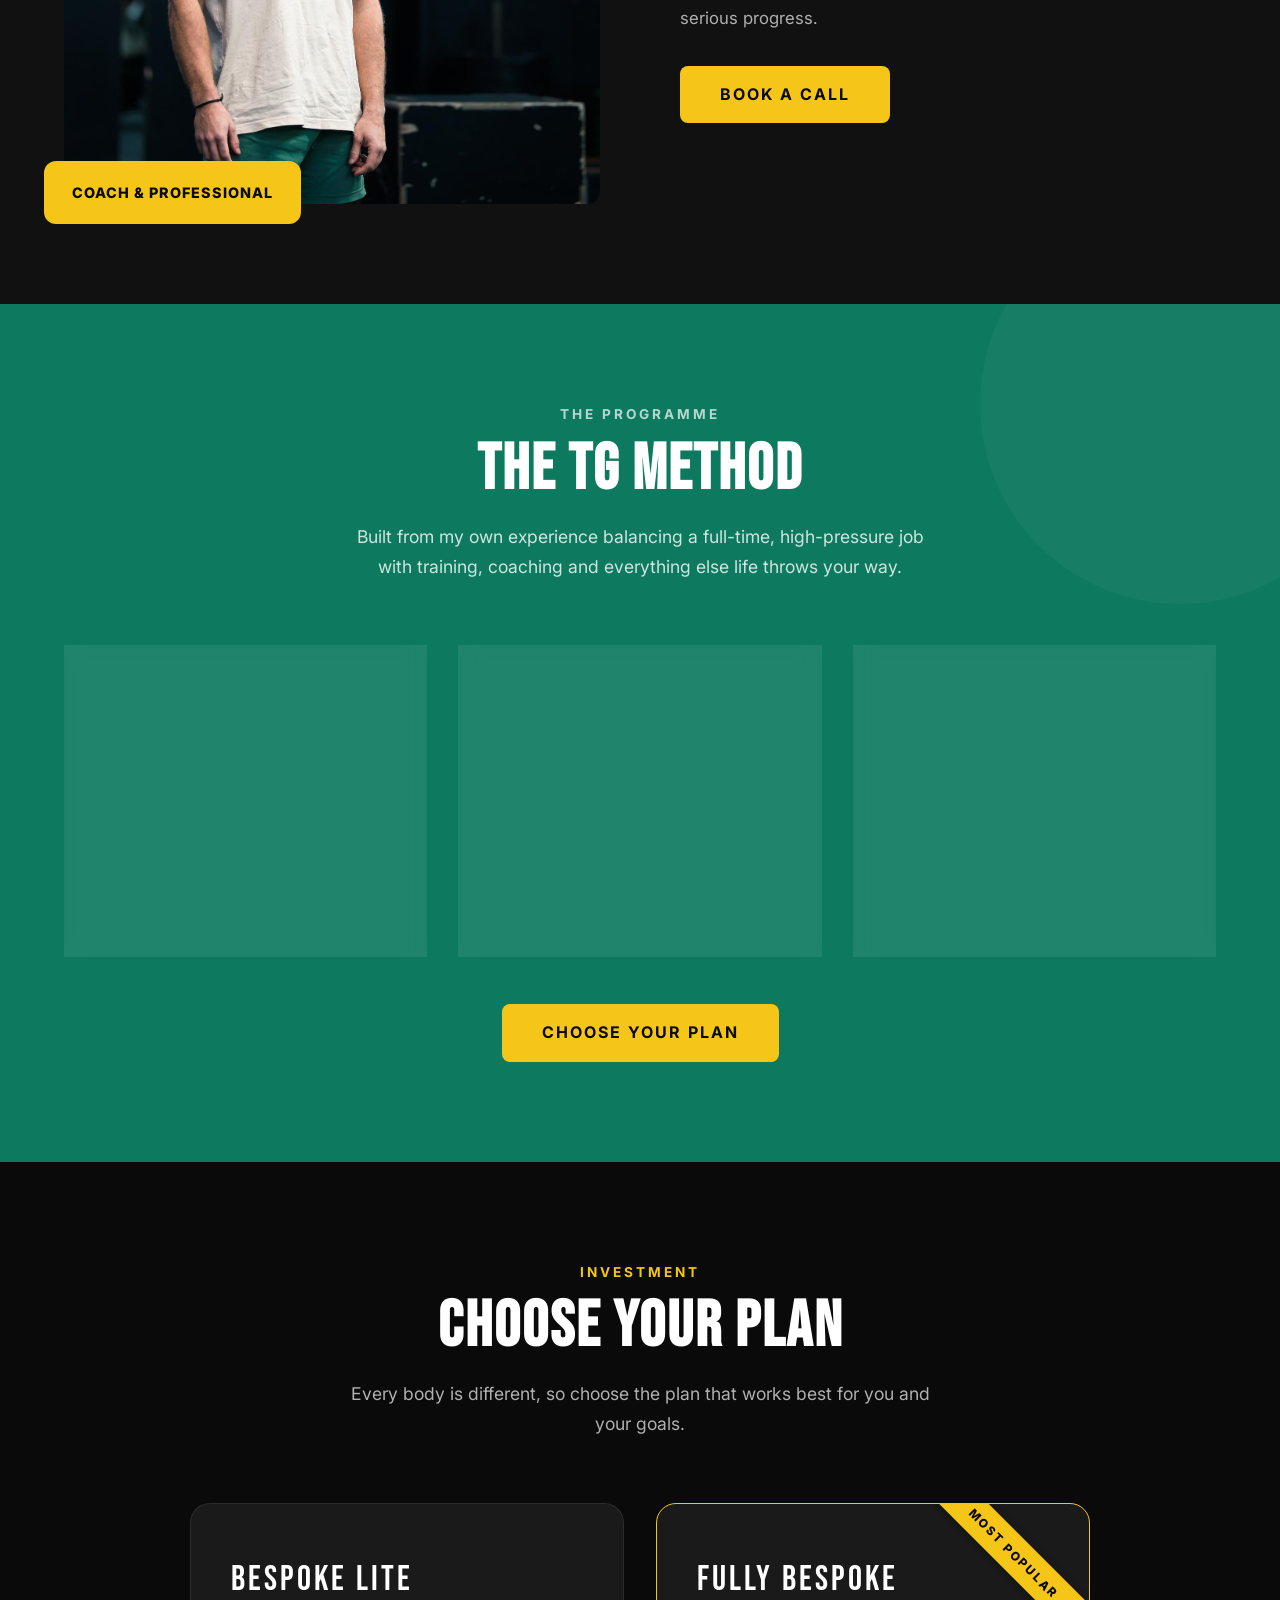
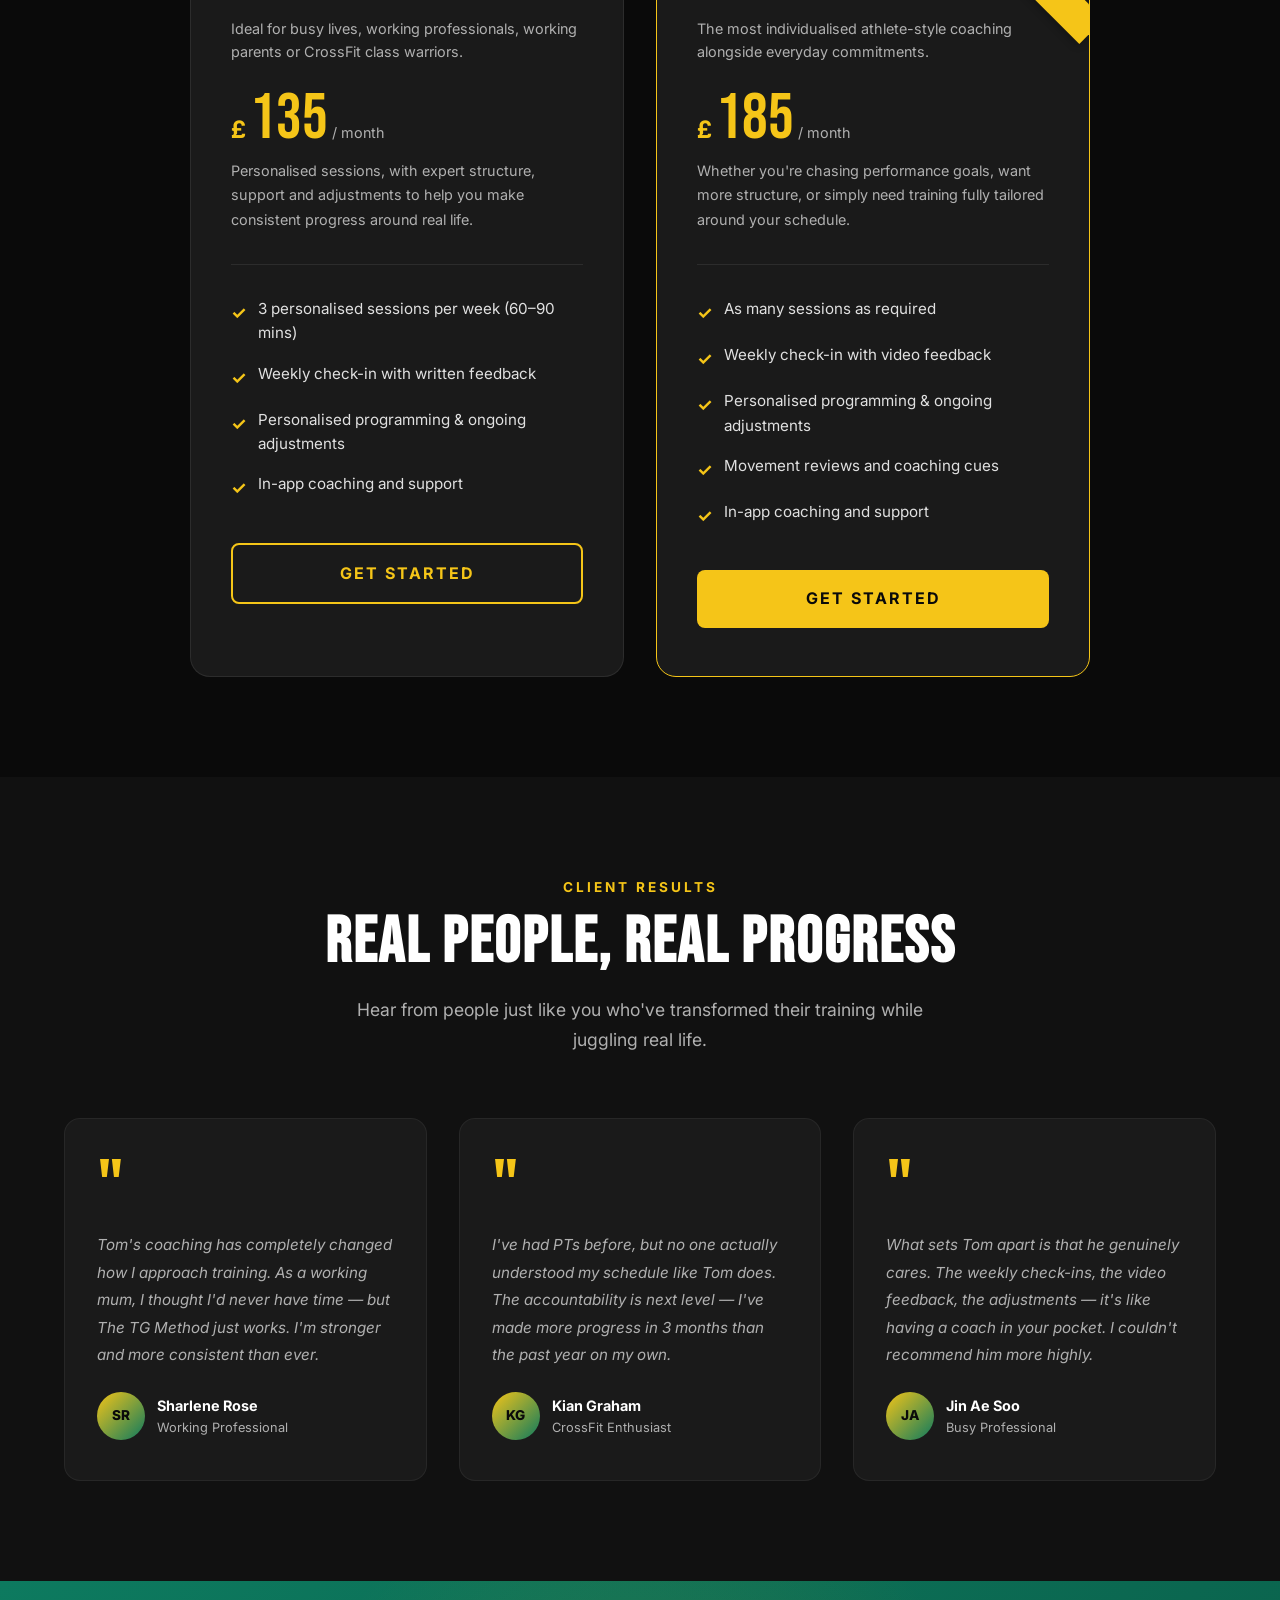
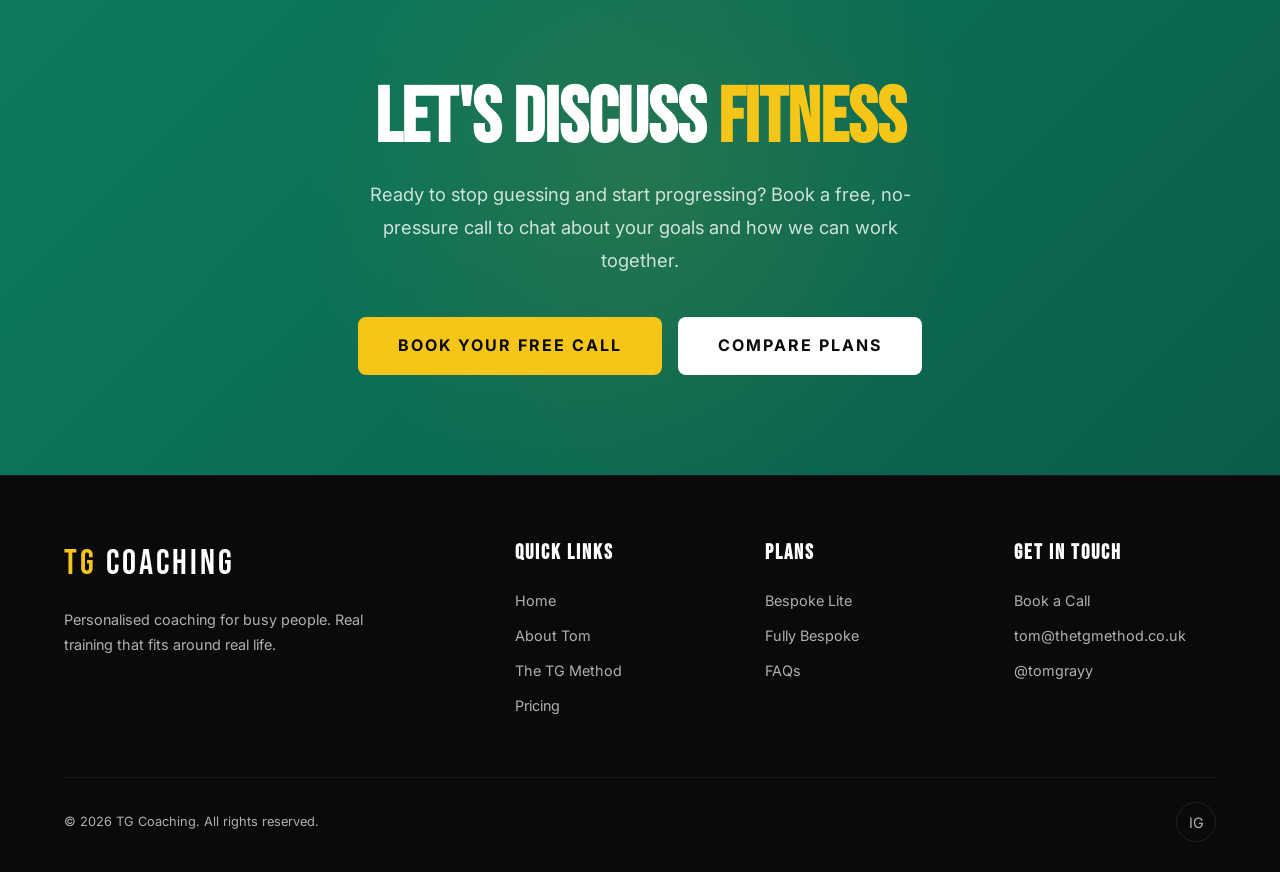
==== commit 8220d51e: "Update index.html" ====
--- a/index.html
+++ b/index.html
@@ -72,7 +72,7 @@
     <div class="container">
       <div class="about-grid">
         <div class="about-image">
-  <img src="assets/tom.jpg" alt="Tom" style="width:100%; height:100%; object-fit:cover; border-radius:12px;">
+  <img src="tom.jpg" alt="Tom" style="width:100%; height:100%; object-fit:cover; border-radius:12px;">
           <div class="accent-box">Coach & Professional</div>
         </div>
         <div class="about-content">
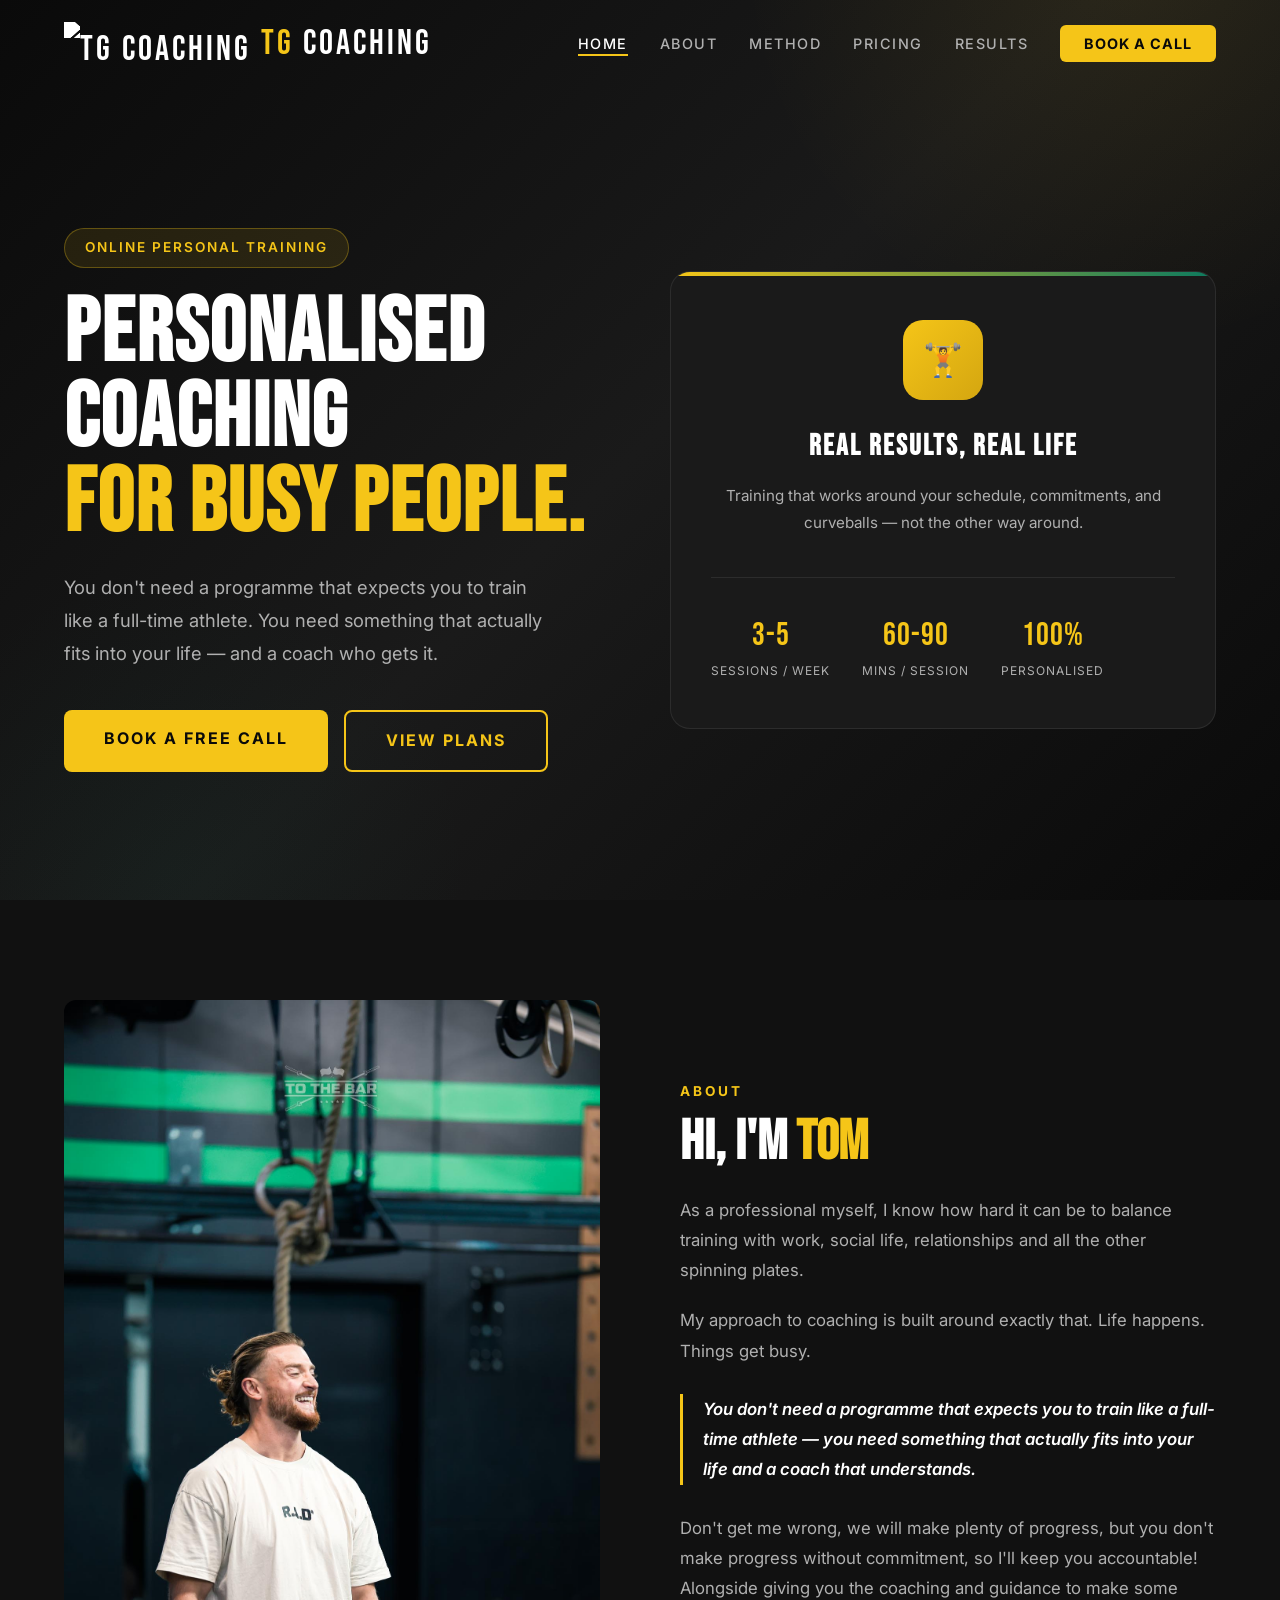
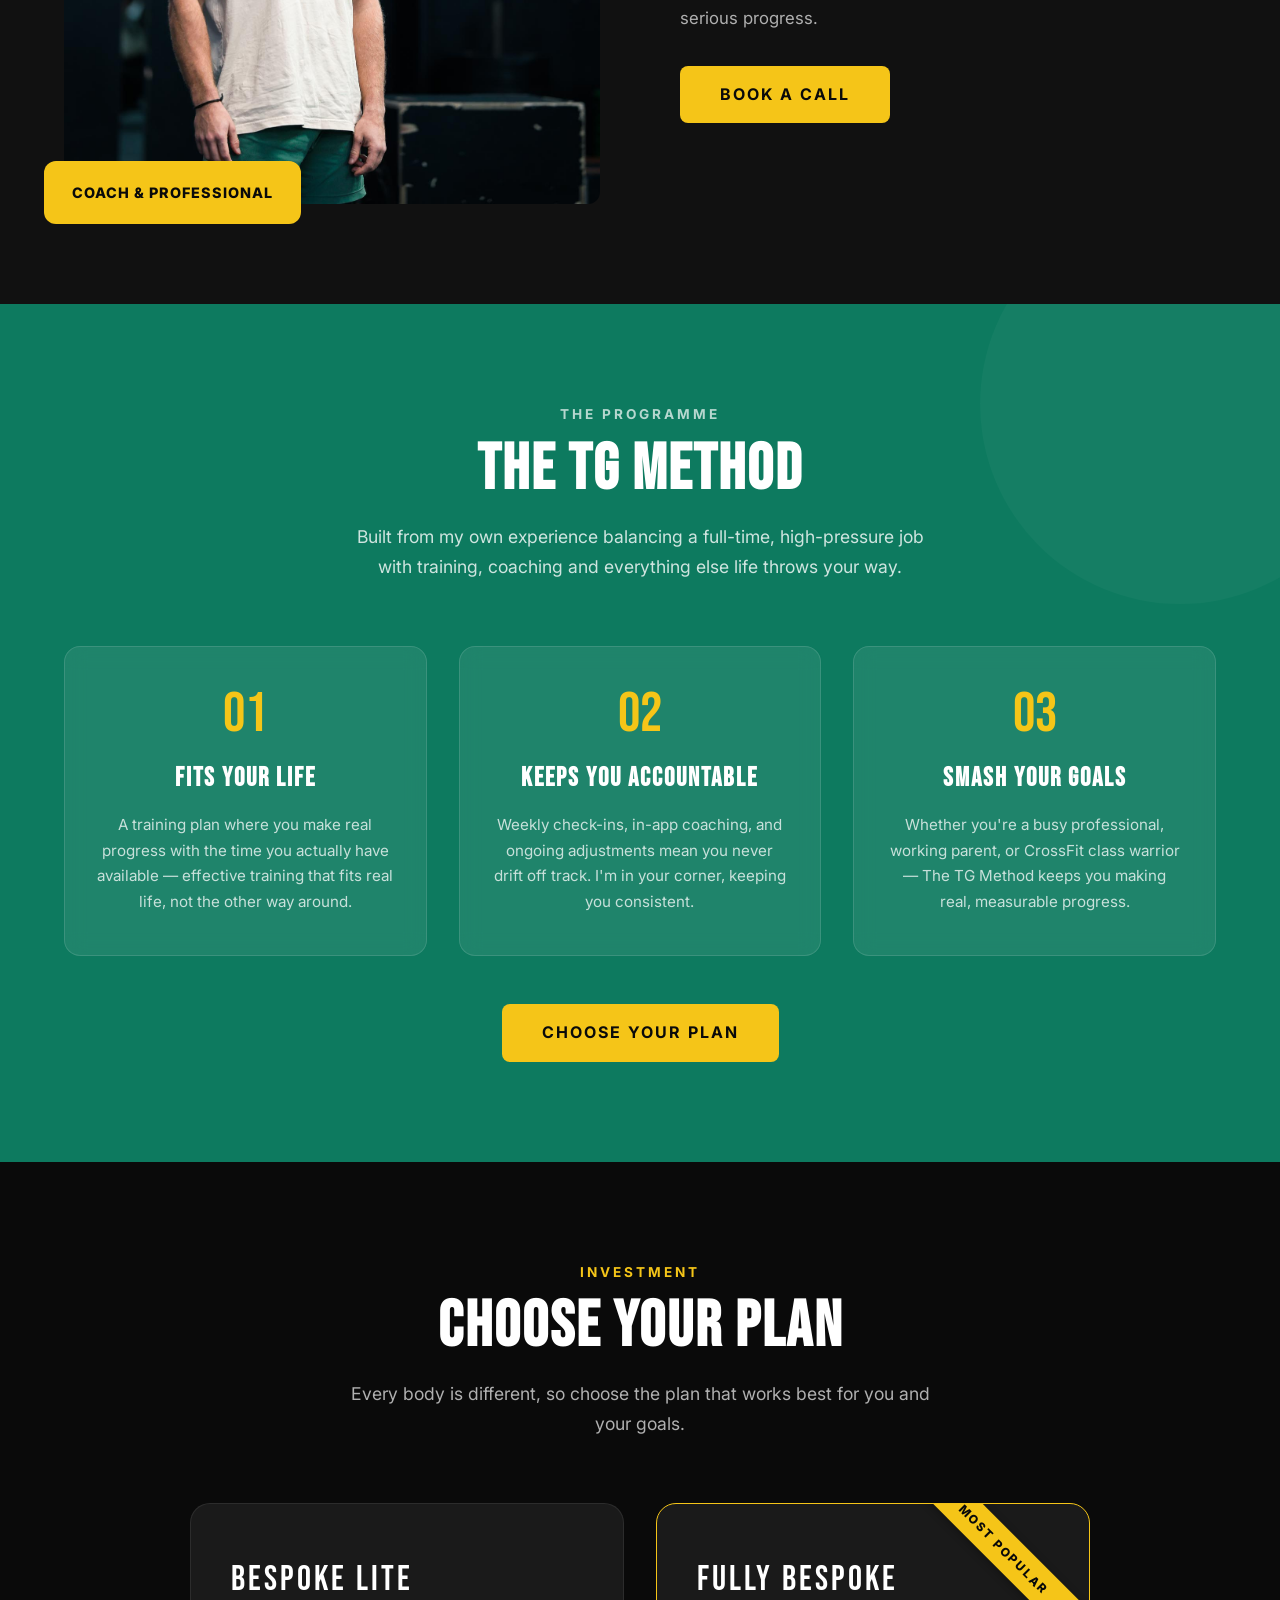
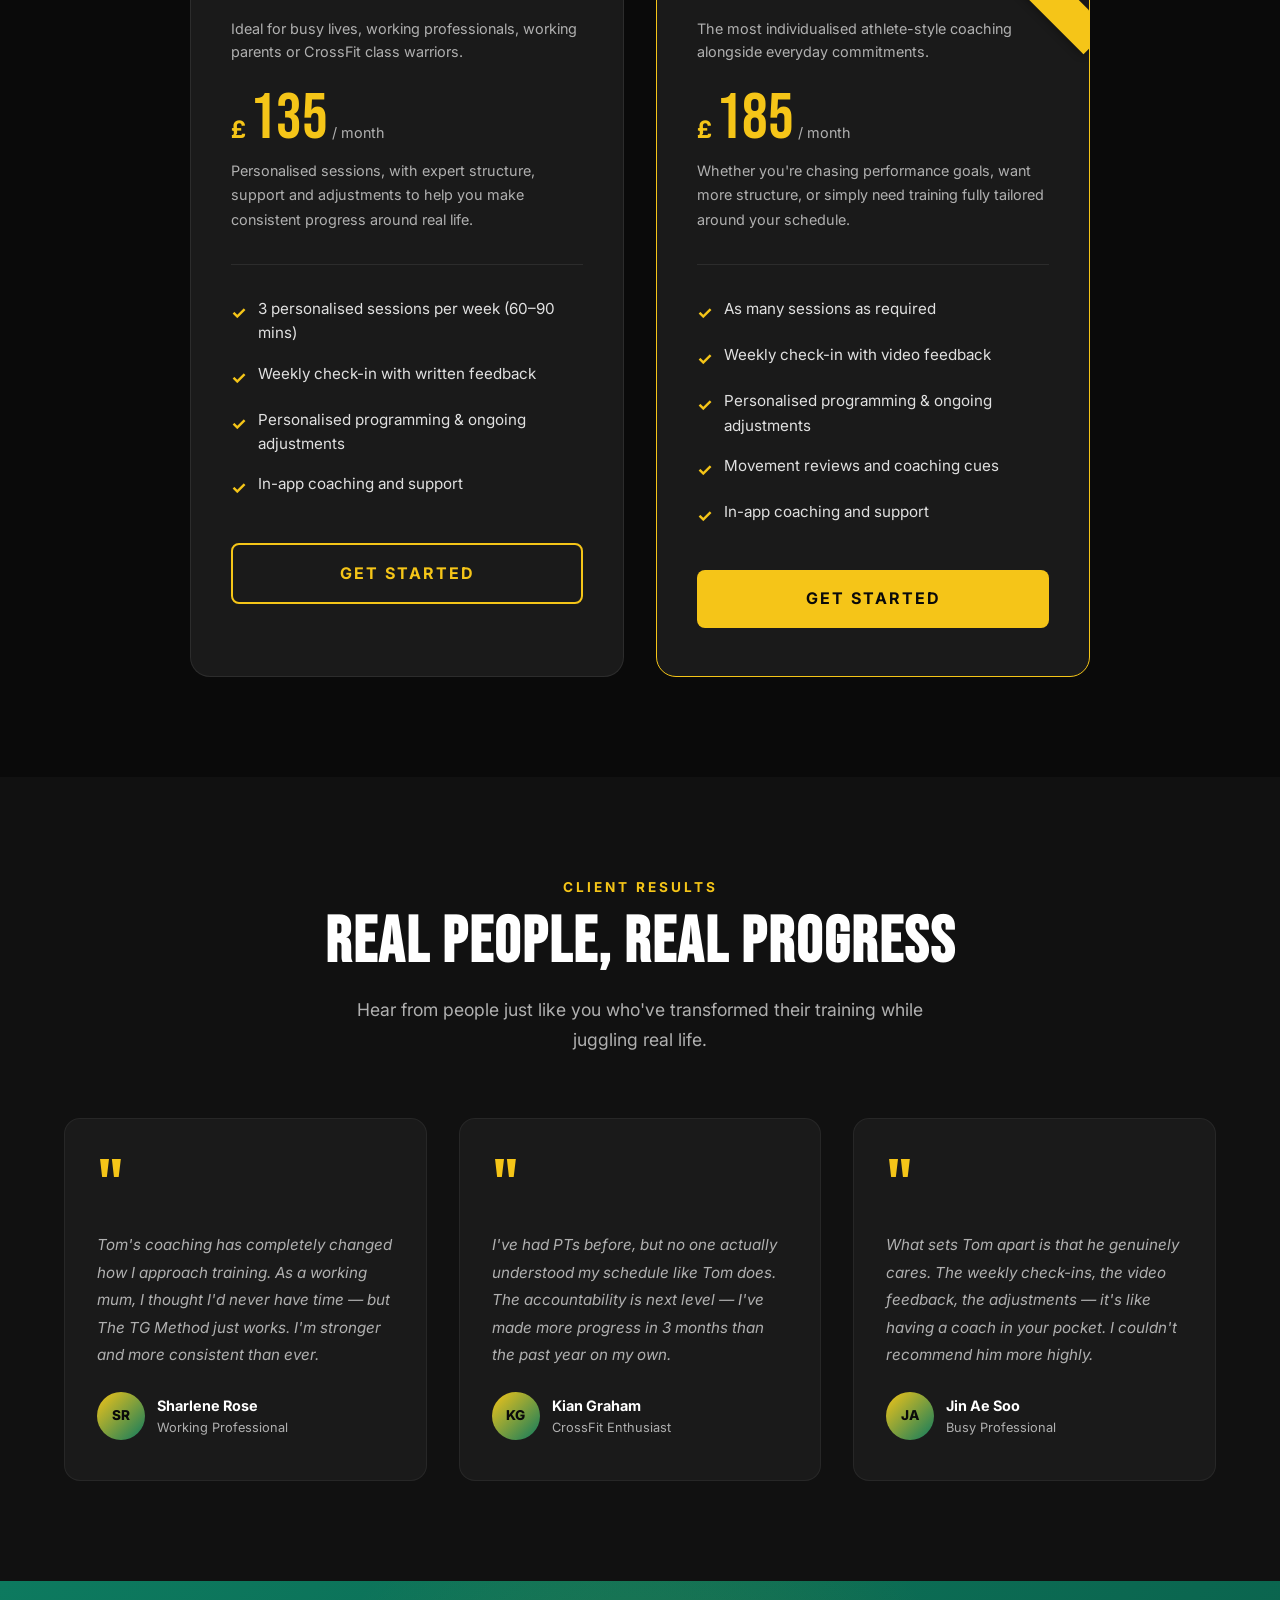
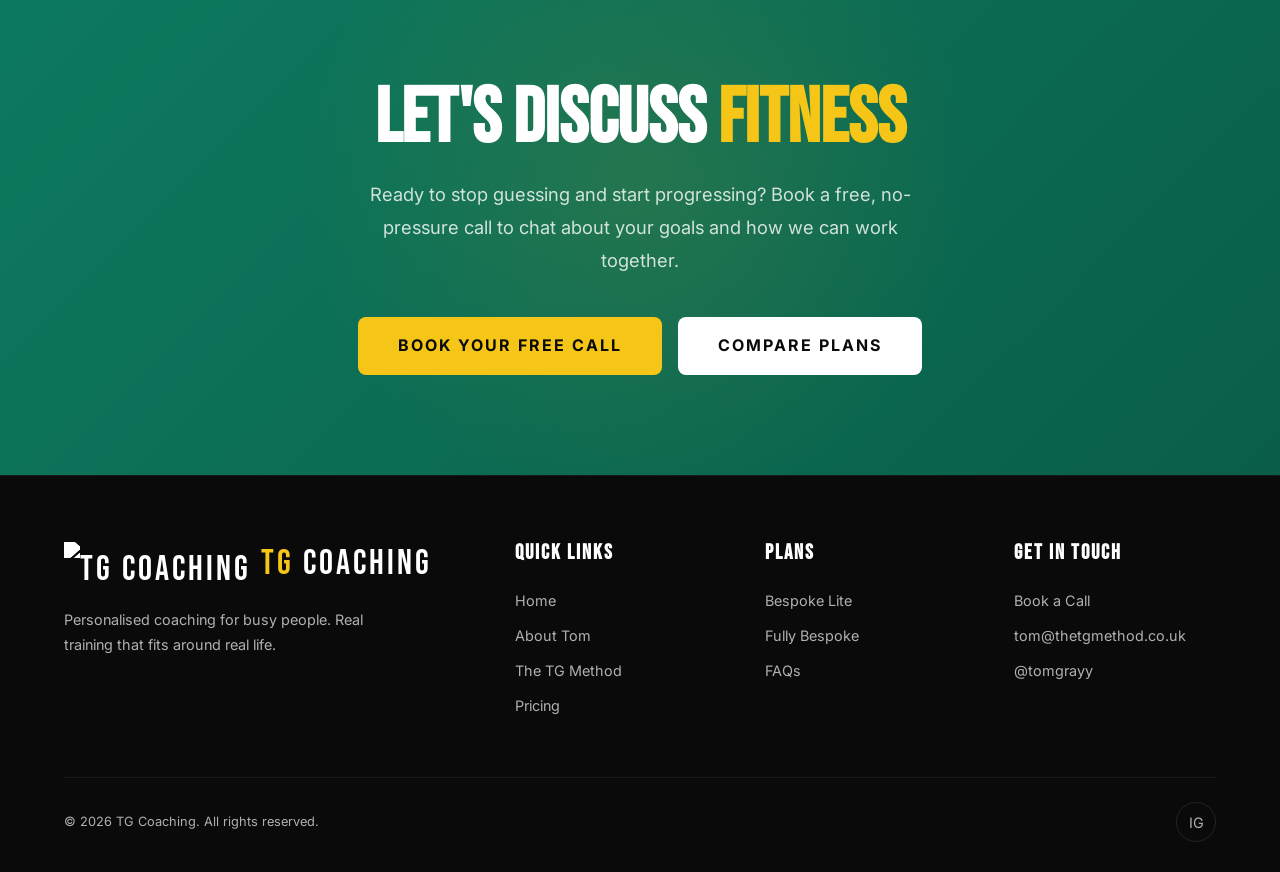
==== commit 0f137859: "Add files via upload" ====
--- a/index.html
+++ b/index.html
@@ -13,7 +13,7 @@
   <!-- NAVIGATION -->
   <nav class="nav" id="nav">
     <div class="container">
-      <a href="index.html" class="nav-logo">TG <span>COACHING</span></a>
+      <a href="index.html" class="nav-logo"><img src="images/tg-logo.png" alt="TG Coaching" class="nav-logo-img">TG <span>COACHING</span></a>
       <ul class="nav-links" id="navLinks">
         <li><a href="index.html" class="active">Home</a></li>
         <li><a href="#about">About</a></li>
@@ -72,7 +72,7 @@
     <div class="container">
       <div class="about-grid">
         <div class="about-image">
-  <img src="tom.jpg" alt="Tom" style="width:100%; height:100%; object-fit:cover; border-radius:12px;">
+  <img src="images/tom.jpg" alt="Tom" style="width:100%; height:100%; object-fit:cover; border-radius:12px;">
           <div class="accent-box">Coach & Professional</div>
         </div>
         <div class="about-content">
@@ -234,7 +234,7 @@
     <div class="container">
       <div class="footer-grid">
         <div class="footer-brand">
-          <a href="index.html" class="nav-logo">TG <span>COACHING</span></a>
+          <a href="index.html" class="nav-logo"><img src="images/tg-logo.png" alt="TG Coaching" class="nav-logo-img">TG <span>COACHING</span></a>
           <p>Personalised coaching for busy people. Real training that fits around real life.</p>
         </div>
         <div class="footer-col">
--- a/css/style.css
+++ b/css/style.css
@@ -73,6 +73,15 @@
 
 .nav-logo span {
   color: var(--white);
+}
+
+.nav-logo-img {
+  height: 40px;
+  width: auto;
+  display: inline-block;
+  vertical-align: middle;
+  margin-right: 10px;
+  filter: brightness(0) invert(1);
 }
 
 .nav-links {
@@ -596,11 +605,11 @@
 .price-card.featured::before {
   content: 'MOST POPULAR';
   position: absolute;
-  top: 32px;
-  right: -35px;
+  top: 28px;
+  right: -45px;
   background: var(--gold);
   color: var(--black);
-  padding: 8px 50px;
+  padding: 8px 70px;
   font-size: 0.75rem;
   font-weight: 800;
   letter-spacing: 2px;
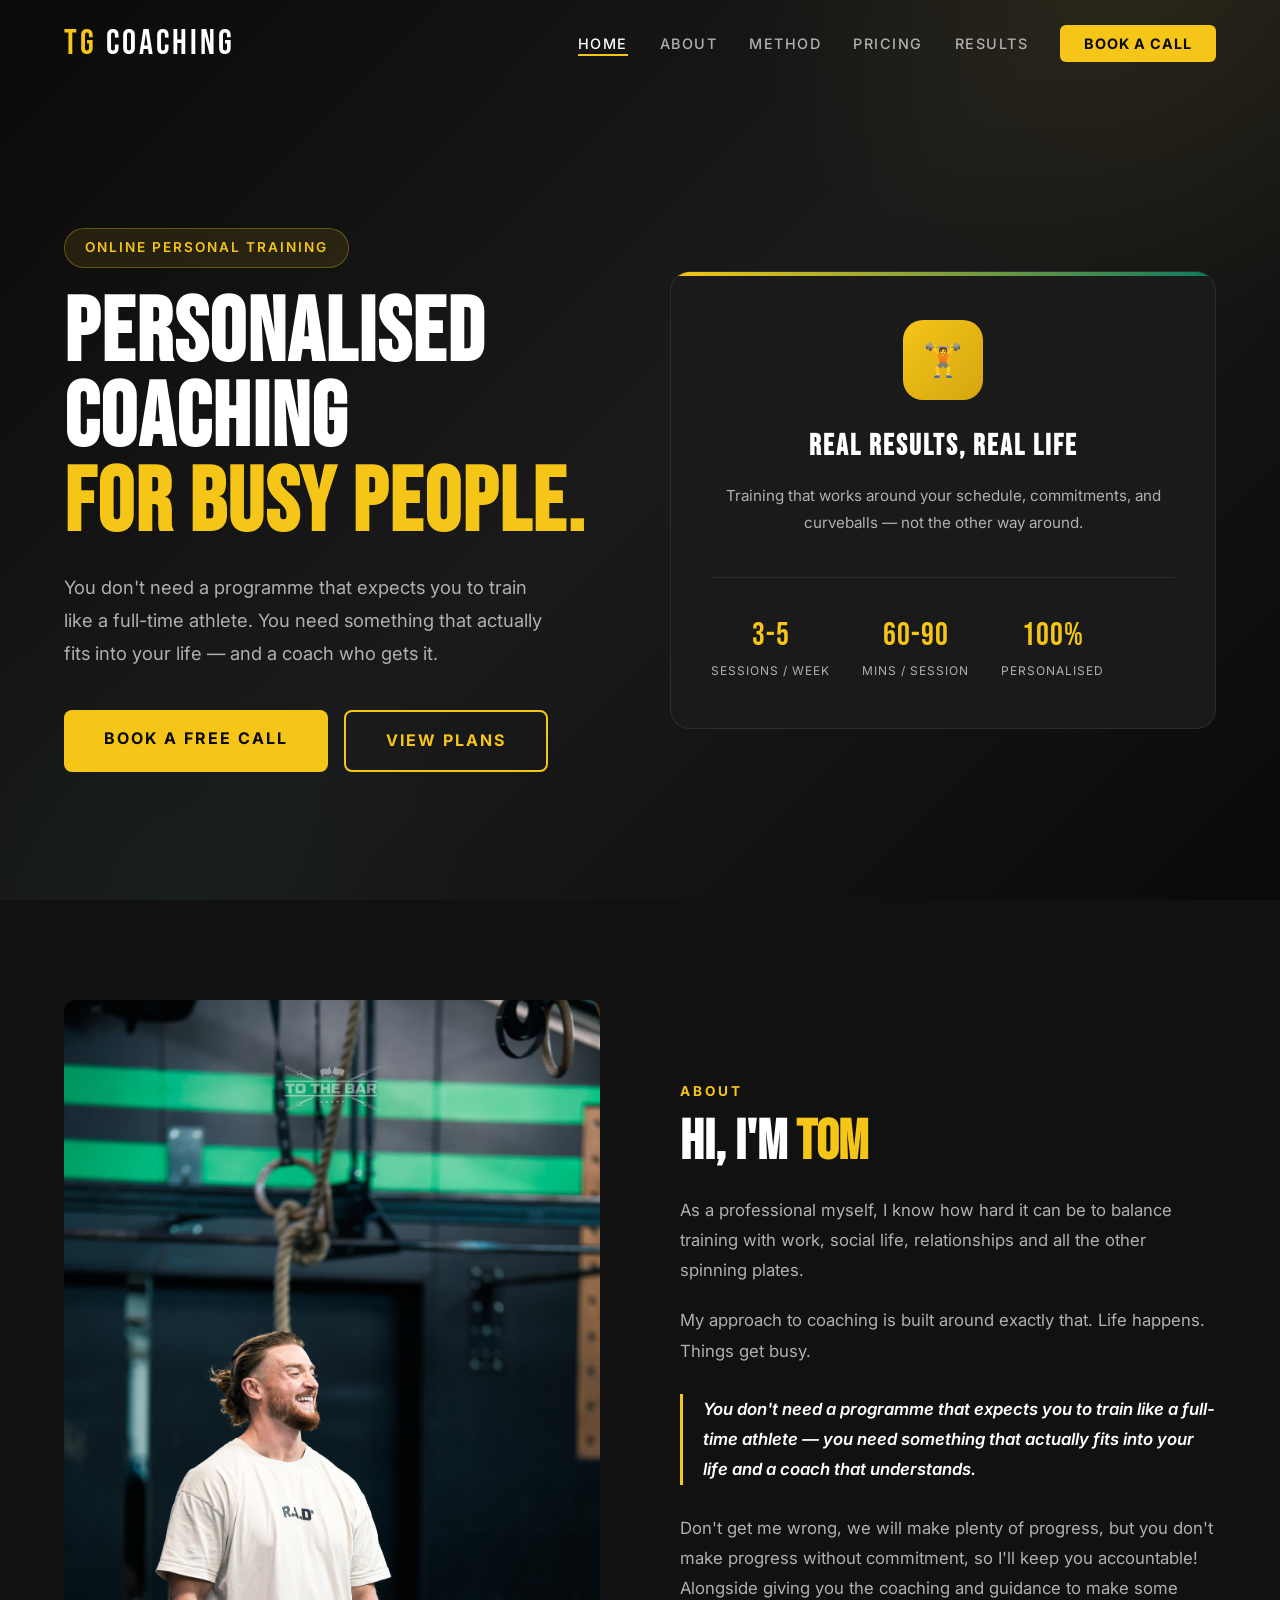
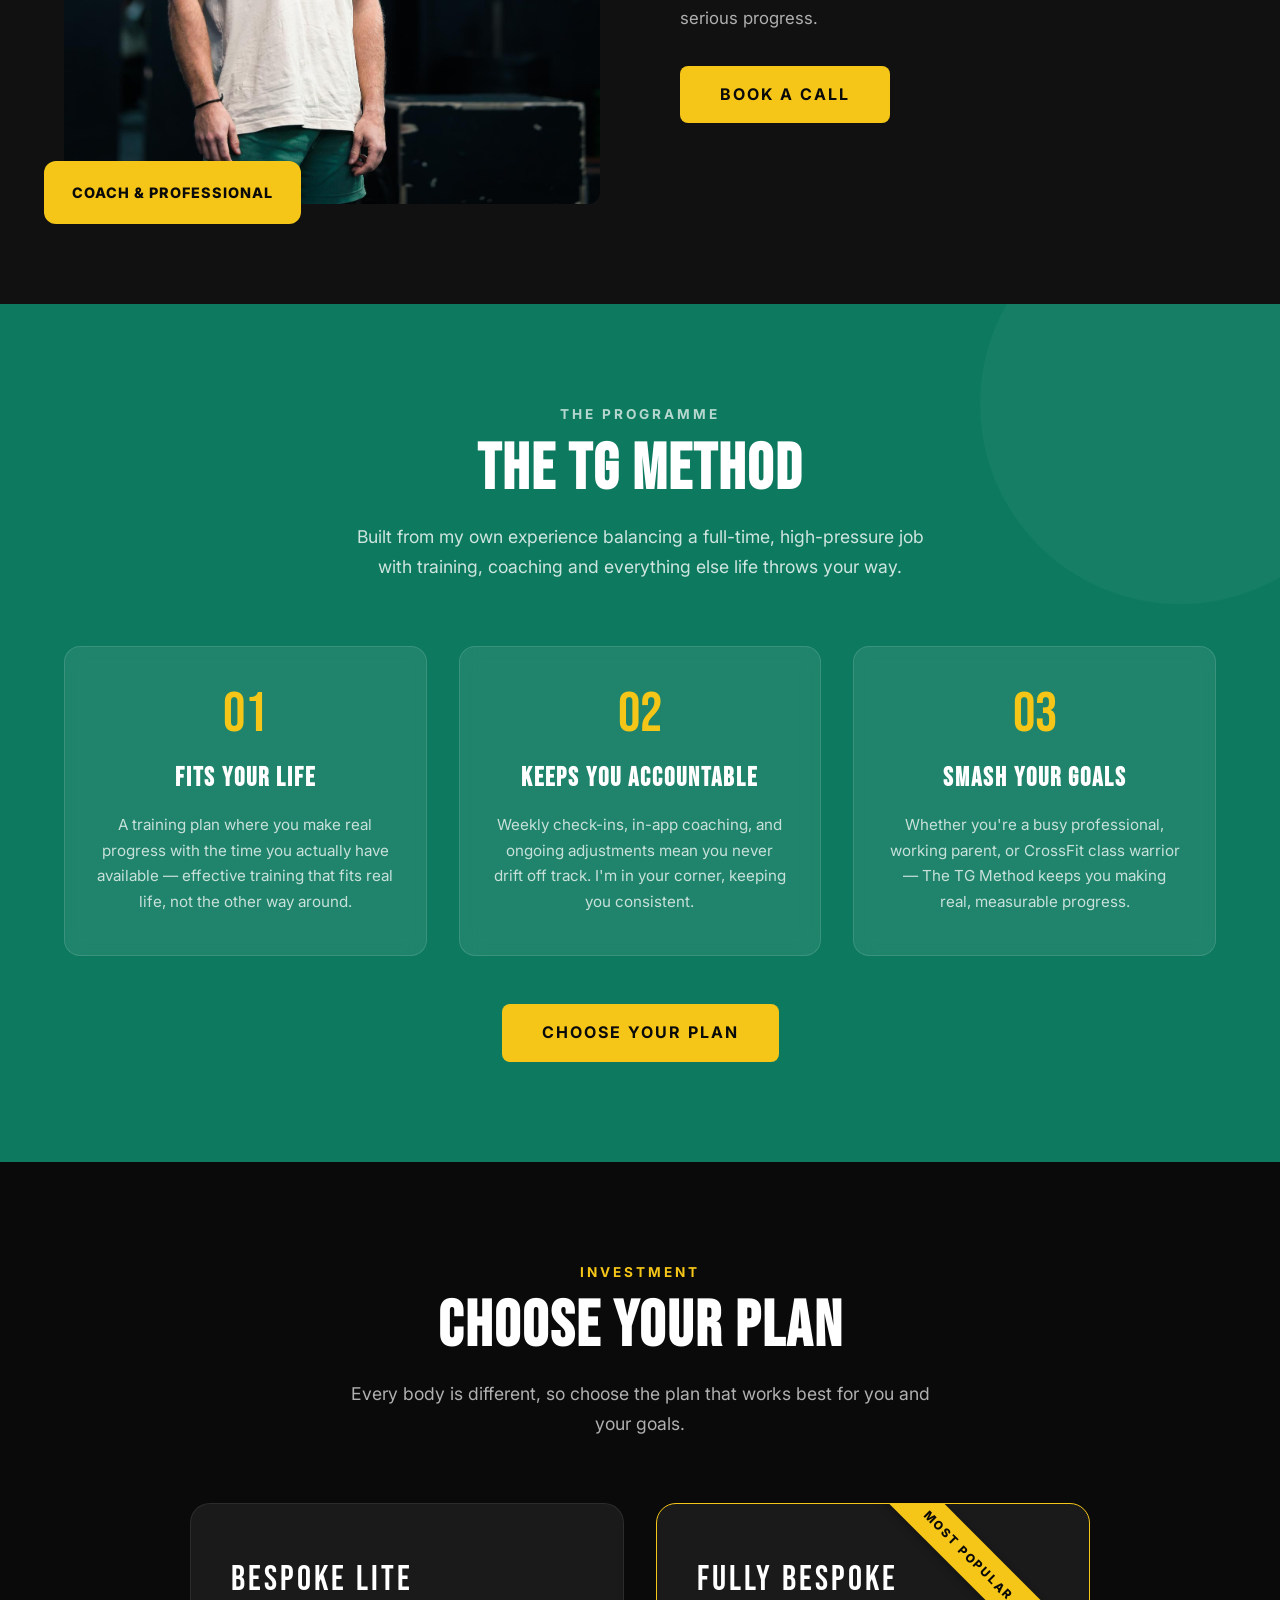
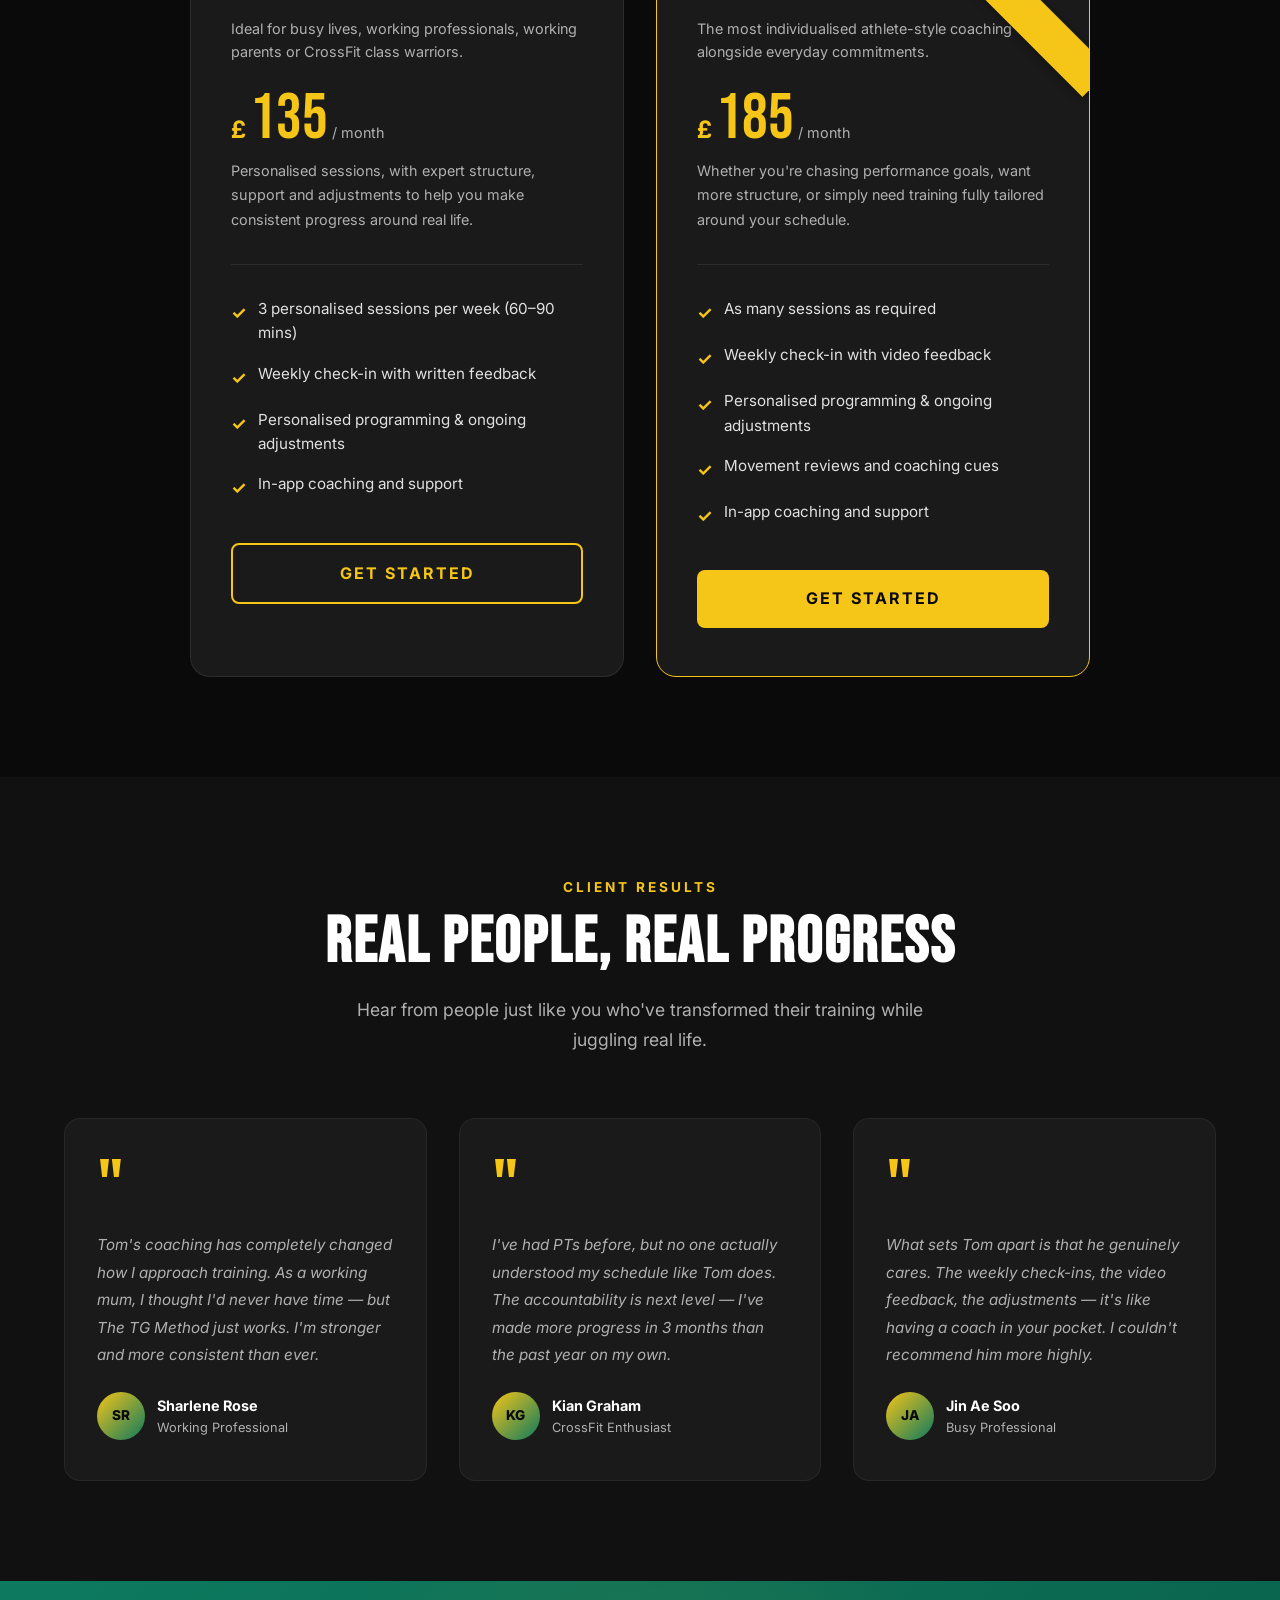
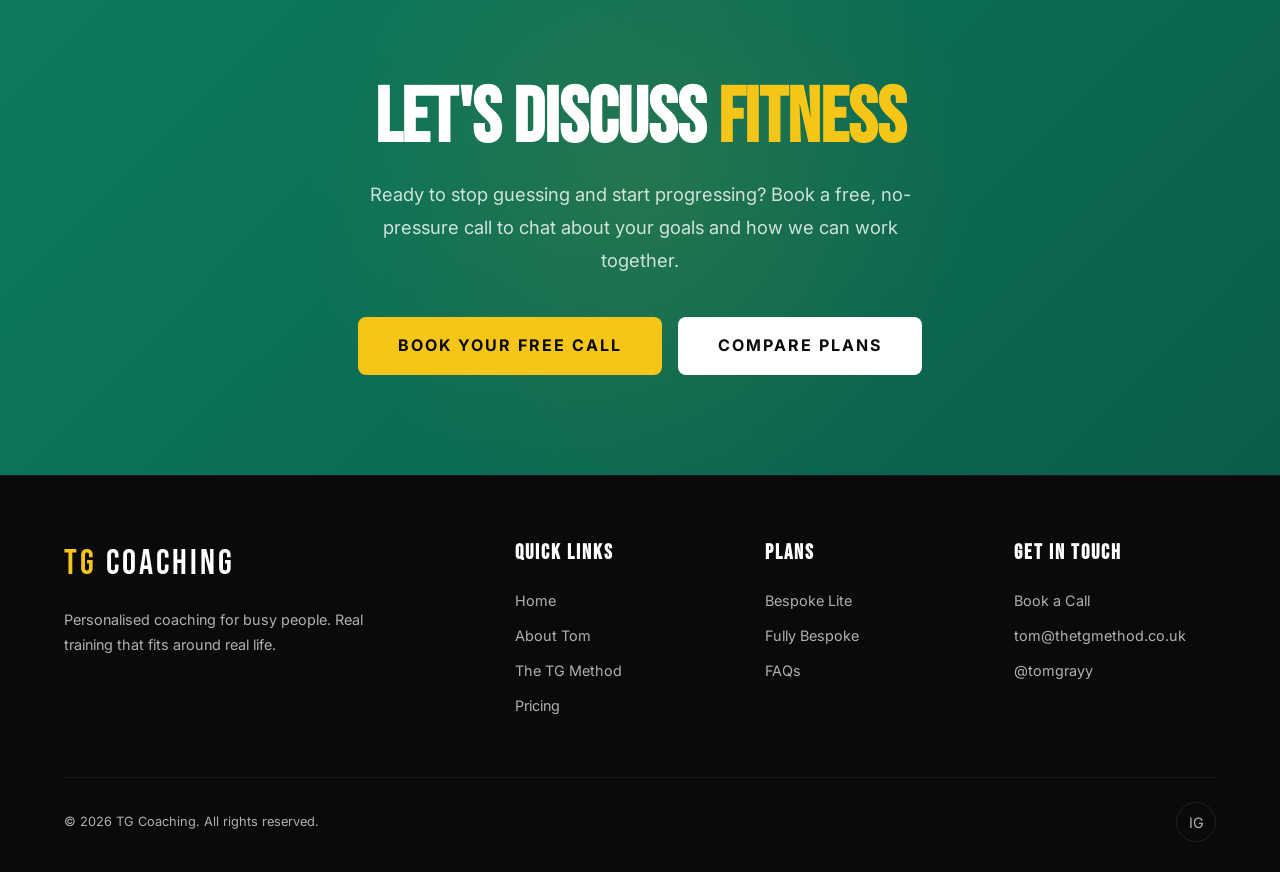
==== commit 6c4d1745: "Add files via upload" ====
--- a/index.html
+++ b/index.html
@@ -13,7 +13,7 @@
   <!-- NAVIGATION -->
   <nav class="nav" id="nav">
     <div class="container">
-      <a href="index.html" class="nav-logo"><img src="images/tg-logo.png" alt="TG Coaching" class="nav-logo-img">TG <span>COACHING</span></a>
+      <a href="index.html" class="nav-logo">TG <span>COACHING</span></a>
       <ul class="nav-links" id="navLinks">
         <li><a href="index.html" class="active">Home</a></li>
         <li><a href="#about">About</a></li>
@@ -234,7 +234,7 @@
     <div class="container">
       <div class="footer-grid">
         <div class="footer-brand">
-          <a href="index.html" class="nav-logo"><img src="images/tg-logo.png" alt="TG Coaching" class="nav-logo-img">TG <span>COACHING</span></a>
+          <a href="index.html" class="nav-logo">TG <span>COACHING</span></a>
           <p>Personalised coaching for busy people. Real training that fits around real life.</p>
         </div>
         <div class="footer-col">
--- a/css/style.css
+++ b/css/style.css
@@ -73,15 +73,6 @@
 
 .nav-logo span {
   color: var(--white);
-}
-
-.nav-logo-img {
-  height: 40px;
-  width: auto;
-  display: inline-block;
-  vertical-align: middle;
-  margin-right: 10px;
-  filter: brightness(0) invert(1);
 }
 
 .nav-links {
@@ -605,11 +596,11 @@
 .price-card.featured::before {
   content: 'MOST POPULAR';
   position: absolute;
-  top: 28px;
-  right: -45px;
+  top: 32px;
+  right: -60px;
   background: var(--gold);
   color: var(--black);
-  padding: 8px 70px;
+  padding: 10px 120px;
   font-size: 0.75rem;
   font-weight: 800;
   letter-spacing: 2px;
